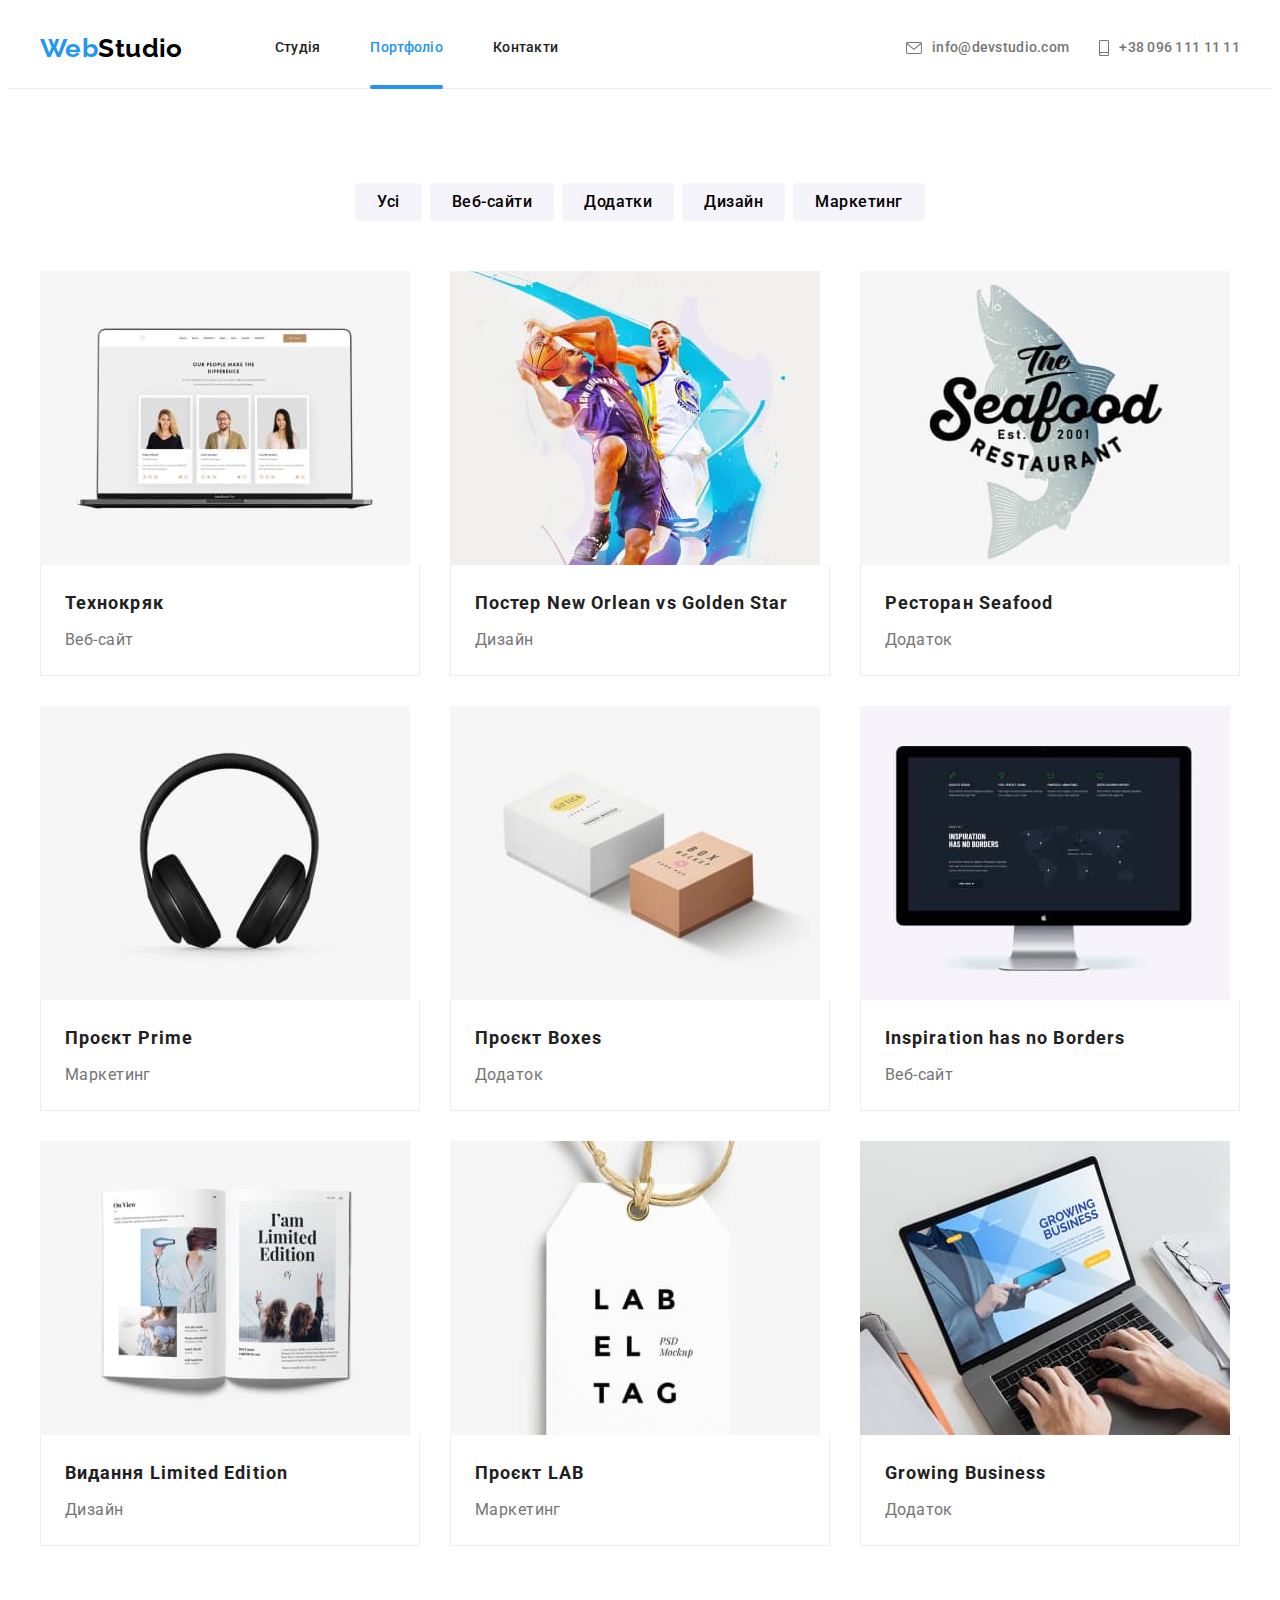
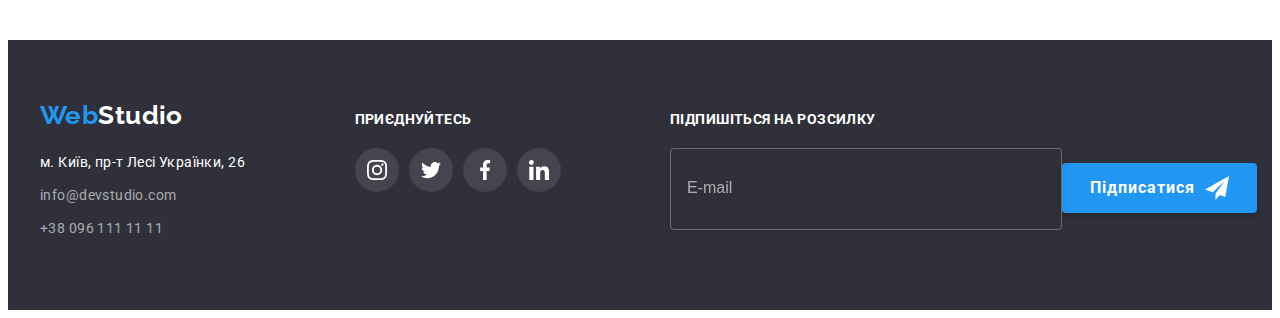
==== portfolio.html @ cccbb798 "add hw-8" ====
<!DOCTYPE html>
<html lang="uk">
  <head>
    <meta charset="UTF-8" />
    <meta http-equiv="X-UA-Compatible" content="IE=edge" />
    <meta name="viewport" content="width=device-width, initial-scale=1.0" />
    <title>WebStudio</title>
    <link
      rel="stylesheet"
      href="https://cdnjs.cloudflare.com/ajax/libs/modern-normalize/1.1.0/modern-normalize.min.css"
      integrity="sha512-wpPYUAdjBVSE4KJnH1VR1HeZfpl1ub8YT/NKx4PuQ5NmX2tKuGu6U/JRp5y+Y8XG2tV+wKQpNHVUX03MfMFn9Q=="
      crossorigin="anonymous"
      referrerpolicy="no-referrer"
    />
    <link rel="preconnect" href="https://fonts.googleapis.com" />
    <link rel="preconnect" href="https://fonts.gstatic.com" crossorigin />
    <link
      href="https://fonts.googleapis.com/css2?family=Raleway:wght@700&family=Roboto:wght@400;500;700;900&display=swap"
      rel="stylesheet"
    />
    <!-- <link rel="stylesheet" href="./css/styles.css" /> -->
    <link rel="stylesheet" href="./css/main.min.css" />
  </head>
  <body>
    <header class="header">
      <div class="container header__container">
        <nav class="nav-bar header__nav-bar">
          <a class="logo link header__logo" href="./index.html">Web<span class="logo__text text__color-black">Studio</span></a>
          <ul class="menu list header__menu">
            <li class="menu__item"><a class="menu__link link" href="./index.html">Студія</a></li>
            <li class="menu__item"><a class="menu__link link current" href="./portfolio.html">Портфоліо</a></li>
            <li class="menu__item"><a class="menu__link link" href="#">Контакти</a></li>
          </ul>
        </nav>
        <ul class="contacts-list list header__contacts-list">
          <li class="contacts-list__item">
            <a class="contacts-list__link link" href="mailto:info@devstudio.com">
              <svg class="contacts-list__mail" width="14" height="10">
                <use href="./images/icons.svg#icon-mail"></use></svg
              >info@devstudio.com</a
            >
          </li>
          <li class="contacts-list__item">
            <a class="contacts-list__link link" href="tel:+380961111111">
              <svg class="contacts-list__phone" width="10" height="14">
                <use href="./images/icons.svg#icon-smartphone"></use></svg
              >+38 096 111 11 11</a
            >
          </li>
        </ul>
        <button type="button" class="header__btn-open head__btn-svg" data-menu-open>
          <svg class="header__btn-icon" width="40" height="40">
            <use href="./images/icons.svg#icon-head-open"></use>
          </svg>
        </button>
      </div>
      <div class="mob-menu header__mob-menu is-hidden" data-menu>
        <div class="mob-menu__container">
          <div class="mob-menu__top">
            <button type="button" class="header__btn-close head__btn-svg" data-menu-close>
              <svg class="header__icon-close" width="40" height="40">
                <use href="./images/icons.svg#icon-head-close"></use>
              </svg>
            </button>
            <ul class="mob-menu__nav-list">
              <li class="mob-menu__nav-item">
                <a class="mob-menu__nav-link link mob-menu__accent-col" href="./index.html">Студія</a>
              </li>
              <li class="mob-menu__nav-item"><a class="mob-menu__nav-link link" href="./portfolio.html">Портфоліо</a></li>
              <li class="mob-menu__nav-item"><a class="mob-menu__nav-link link" href="#">Контакти</a></li>
            </ul>
          </div>
          <div class="mob-menu__bottom">
            <ul class="mob-menu__contc-list">
              <li class="mob-menu__contc-item">
                <a class="mob-menu__contc-link link mob-menu__accent-col" href="tel:+380961111111"> +38 096 111 11 11</a>
              </li>
              <li class="mob-menu__contc-item">
                <a class="mob-menu__contc-link link mob-menu__regular-col" href="mailto:info@devstudio.com">info@devstudio.com</a>
              </li>
            </ul>
            <ul class="mob-menu__soc-list">
              <li class="mob-menu__soc-item"><a class="mob-menu__soc-link link mob-menu__accent-col" href="">Instagram</a></li>
              <li class="mob-menu__soc-item"><a class="mob-menu__soc-link link mob-menu__accent-col" href="">Twitter</a></li>
              <li class="mob-menu__soc-item"><a class="mob-menu__soc-link link mob-menu__accent-col" href="">Facebook</a></li>
              <li class="mob-menu__soc-item"><a class="mob-menu__soc-link link mob-menu__accent-col" href="">LinkedIn</a></li>
            </ul>
          </div>
        </div>
      </div>
    </header>
    <main>
      <section class="portfolio">
        <div class="container">
          <h1 class="visually-hidden">Our portfolio</h1>
          <ul class="filters-list list">
            <li class="filters-item"><button class="button" type="button">Усі</button></li>
            <li class="filters-item"><button class="button" type="button">Веб-сайти</button></li>
            <li class="filters-item"><button class="button" type="button">Додатки</button></li>
            <li class="filters-item"><button class="button" type="button">Дизайн</button></li>
            <li class="filters-item"><button class="button" type="button">Маркетинг</button></li>
          </ul>
          <ul class="products-list list">
            <li class="products-item">
              <a href="" class="products-link link">
                <div class="products-wrap">
                  <img src="./images/portfolio-1.jpg" alt="дизайн вебсайту" width="370" />
                  <p class="products-text">
                    Ресурс пропонує комплексні пропозиції з різним рівнем функціоналу та сервісів. Все це дозволить відвідувачу
                    отримати вичерпні відомості про компанію чи приватну особу.
                  </p>
                </div>
                <div class="products-container">
                  <h2 class="title">Технокряк</h2>
                  <p class="subtitle">Веб-сайт</p>
                </div>
              </a>
            </li>
            <li class="products-item">
              <a href="" class="products-link link">
                <div class="products-wrap">
                  <img src="./images/portfolio-2.jpg" alt="постер з баскетбольними ігроками" width="370" />
                  <p class="products-text">
                    Ресурс пропонує комплексні пропозиції з різним рівнем функціоналу та сервісів. Все це дозволить відвідувачу
                    отримати вичерпні відомості про компанію чи приватну особу.
                  </p>
                </div>
                <div class="products-container">
                  <h2 class="title">Постер New Orlean vs Golden Star</h2>
                  <p class="subtitle">Дизайн</p>
                </div>
              </a>
            </li>
            <li class="products-item">
              <a href="" class="products-link link">
                <div class="products-wrap">
                  <img src="./images/portfolio-3.jpg" alt="логотип ресторану" width="370" />
                  <p class="products-text">
                    Ресурс пропонує комплексні пропозиції з різним рівнем функціоналу та сервісів. Все це дозволить відвідувачу
                    отримати вичерпні відомості про компанію чи приватну особу.
                  </p>
                </div>
                <div class="products-container">
                  <h2 class="title">Ресторан Seafood</h2>
                  <p class="subtitle">Додаток</p>
                </div>
              </a>
            </li>
            <li class="products-item">
              <a href="" class="products-link link">
                <div class="products-wrap">
                  <img src="./images/portfolio-4.jpg" alt="навушники" width="370" />
                  <p class="products-text">
                    Ресурс пропонує комплексні пропозиції з різним рівнем функціоналу та сервісів. Все це дозволить відвідувачу
                    отримати вичерпні відомості про компанію чи приватну особу.
                  </p>
                </div>
                <div class="products-container">
                  <h2 class="title">Проєкт Prime</h2>
                  <p class="subtitle">Маркетинг</p>
                </div>
              </a>
            </li>
            <li class="products-item">
              <a href="" class="products-link link">
                <div class="products-wrap">
                  <img src="./images/portfolio-5.jpg" alt="картонні коробочки" width="370" />
                  <p class="products-text">
                    Ресурс пропонує комплексні пропозиції з різним рівнем функціоналу та сервісів. Все це дозволить відвідувачу
                    отримати вичерпні відомості про компанію чи приватну особу.
                  </p>
                </div>
                <div class="products-container">
                  <h2 class="title">Проєкт Boxes</h2>
                  <p class="subtitle">Додаток</p>
                </div>
              </a>
            </li>
            <li class="products-item">
              <a href="" class="products-link link">
                <div class="products-wrap">
                  <img src="./images/portfolio-6.jpg" alt="монітор" width="370" />
                  <p class="products-text">
                    Ресурс пропонує комплексні пропозиції з різним рівнем функціоналу та сервісів. Все це дозволить відвідувачу
                    отримати вичерпні відомості про компанію чи приватну особу.
                  </p>
                </div>
                <div class="products-container">
                  <h2 class="title">Inspiration has no Borders</h2>
                  <p class="subtitle">Веб-сайт</p>
                </div>
              </a>
            </li>
            <li class="products-item">
              <a href="" class="products-link link">
                <div class="products-wrap">
                  <img src="./images/portfolio-7.jpg" alt="розкритий журнал" width="370" />
                  <p class="products-text">
                    Ресурс пропонує комплексні пропозиції з різним рівнем функціоналу та сервісів. Все це дозволить відвідувачу
                    отримати вичерпні відомості про компанію чи приватну особу.
                  </p>
                </div>
                <div class="products-container">
                  <h2 class="title">Видання Limited Edition</h2>
                  <p class="subtitle">Дизайн</p>
                </div>
              </a>
            </li>
            <li class="products-item">
              <a href="" class="products-link link">
                <div class="products-wrap">
                  <img src="./images/portfolio-8.jpg" alt="ярлик з підписом" width="370" />
                  <p class="products-text">
                    Ресурс пропонує комплексні пропозиції з різним рівнем функціоналу та сервісів. Все це дозволить відвідувачу
                    отримати вичерпні відомості про компанію чи приватну особу.
                  </p>
                </div>
                <div class="products-container">
                  <h2 class="title">Проєкт LAB</h2>
                  <p class="subtitle">Маркетинг</p>
                </div>
              </a>
            </li>
            <li class="products-item">
              <a href="" class="products-link link">
                <div class="products-wrap">
                  <img src="./images/portfolio-9.jpg" alt="робота за ноутбуком" width="370" />
                  <p class="products-text">
                    Ресурс пропонує комплексні пропозиції з різним рівнем функціоналу та сервісів. Все це дозволить відвідувачу
                    отримати вичерпні відомості про компанію чи приватну особу.
                  </p>
                </div>
                <div class="products-container">
                  <h2 class="title">Growing Business</h2>
                  <p class="subtitle">Додаток</p>
                </div>
              </a>
            </li>
          </ul>
        </div>
      </section>
    </main>
  </body>
  <footer class="footer">
    <div class="container footer__container">
      <div class="footer__contacts">
        <a class="logo link footer__logo" href="./index.html">Web<span class="logo__text text__color-white">Studio</span></a>
        <address class="adress">
          <ul class="adress__list list">
            <li class="adress__item">
              <a
                class="adress__link link"
                href="https://goo.gl/maps/RUhM5rVb1HWtPnERA"
                target="_blank"
                rel="noopener noreferrer nofollow"
              >
                м. Київ, пр-т Лесі Українки, 26</a
              >
            </li>
            <li class="adress__item item">
              <a class="adress__link link adress__link--opacity" href="mailto:info@devstudio.com">info@devstudio.com</a>
            </li>
            <li class="adress__item item">
              <a class="adress__link link adress__link--opacity" href="tel:+380961111111">+38 096 111 11 11</a>
            </li>
          </ul>
        </address>
      </div>
      <div class="footer__wrap">
        <h2 class="footer__title">приєднуйтесь</h2>
        <ul class="socials">
          <li class="socials__item">
            <a href="" class="socials__link socials__link--bottom link" target="_blank" rel="noopener noreferrer nofollow">
              <svg class="socials__icon socials__icon--bottom" width="20" height="20">
                <use href="./images/icons.svg#icon-instagram"></use>
              </svg>
            </a>
          </li>
          <li class="socials__item">
            <a href="" class="socials__link socials__link--bottom link" target="_blank" rel="noopener noreferrer nofollow">
              <svg class="socials__icon socials__icon--bottom" width="20" height="20">
                <use href="./images/icons.svg#icon-twitter"></use>
              </svg>
            </a>
          </li>
          <li class="socials__item">
            <a href="" class="socials__link socials__link--bottom link" target="_blank" rel="noopener noreferrer nofollow">
              <svg class="socials__icon socials__icon--bottom" width="20" height="20">
                <use href="./images/icons.svg#icon-facebook"></use>
              </svg>
            </a>
          </li>
          <li class="socials__item">
            <a href="" class="socials__link socials__link--bottom link" target="_blank" rel="noopener noreferrer nofollow">
              <svg class="socials__icon socials__icon--bottom" width="20" height="20">
                <use href="./images/icons.svg#icon-linkedin"></use>
              </svg>
            </a>
          </li>
        </ul>
      </div>
      <form class="footer-form" name="mailing">
        <p class="footer-form-txt">Підпишіться на розсилку</p>
        <div class="footer-form-field">
          <label class="footer-form-label">
            <input type="email" name="user-mail" class="footer-form-input" placeholder="E-mail" required />
          </label>
          <button class="btn footer-form__btn" type="submit">
            Підписатися
            <svg class="footer-form-icon" width="24" height="24">
              <use href="./images/icons.svg#icon-send"></use>
            </svg>
          </button>
        </div>
      </form>
    </div>
  </footer>
</html>
---- css/main.min.css ----
p,h1,h2,h3,h4,h5,h6{margin:0}ul,ol{margin:0;padding-left:0;list-style:none}button{display:block;cursor:pointer;border:none;border-radius:4px}address{font-style:normal}img{display:block;max-width:100%;height:auto}:root{--primary-txt-color: #212121;--primary-txt-color-opacity: #21212133;--secondary-txt-color: #757575;--white-color: #ffffff;--white-opacity-color: #ffffff99;--black-color: #000000;--blue-color: #2196f3;--black-bg-color: #2F303A;--light-bg-color: #F5F4FA;--btn-color-accent: #188ce8;--svg-border-color: #AFB1B8;--timing-function: cubic-bezier(0.4, 0, 0.2, 1);--overlay: #00000033}.visually-hidden{position:absolute;width:1px;height:1px;margin:-1px;padding:0;border:0;clip:rect(0 0 0 0);overflow:hidden}body{font-family:"Roboto",sans-serif;font-size:14px;line-height:1.71;letter-spacing:0.03em;color:var(--primary-txt-color);background-color:var(--white-color)}.link{text-decoration:none}.section{padding-top:60px;padding-bottom:60px}@media screen and (min-width: 1200px){.section{padding-top:94px;padding-bottom:94px}}.is-hidden{opacity:0;visibility:hidden;pointer-events:none}.container{width:100%;padding-right:15px;padding-left:15px;margin-left:auto;margin-right:auto}@media screen and (min-width: 480px){.container{width:480px}}@media screen and (min-width: 768px){.container{width:768px}}@media screen and (min-width: 1200px){.container{width:1200px}}.header{height:60px;width:100%;border-bottom:1px solid #ECECEC;background-color:var(--white-color)}@media screen and (min-width: 768px){.header{height:80px}}.header__container{display:-webkit-box;display:-ms-flexbox;display:flex;height:100%}@media screen and (max-width: 480px){.header__container{position:relative}}.header__nav-bar{display:-webkit-box;display:-ms-flexbox;display:flex;-webkit-box-align:center;-ms-flex-align:center;align-items:center}.header__menu{display:none;-webkit-box-align:center;-ms-flex-align:center;align-items:center}@media screen and (min-width: 768px){.header__menu{display:-webkit-box;display:-ms-flexbox;display:flex}}.menu__item:not(:last-child){margin-right:50px}.menu__link{display:block;padding:32px 0 32px 0;font-weight:500;line-height:1.14;letter-spacing:0.02em;color:var(--primary-txt-color);-webkit-transition:color 250ms var(--timing-function);transition:color 250ms var(--timing-function)}.menu__link:hover,.menu__link:focus{color:var(--blue-color)}.header__contacts-list{display:none}@media screen and (min-width: 768px){.header__contacts-list{display:-webkit-box;display:-ms-flexbox;display:flex;-webkit-box-orient:vertical;-webkit-box-direction:normal;-ms-flex-direction:column;flex-direction:column;-webkit-box-pack:center;-ms-flex-pack:center;justify-content:center;gap:10px;margin-left:auto}}@media screen and (min-width: 1200px){.header__contacts-list{-webkit-box-orient:horizontal;-webkit-box-direction:normal;-ms-flex-direction:row;flex-direction:row;-webkit-box-align:center;-ms-flex-align:center;align-items:center;gap:30px}}.contacts-list__link{display:-webkit-box;display:-ms-flexbox;display:flex;-webkit-box-align:center;-ms-flex-align:center;align-items:center;gap:8px;line-height:1.14;font-weight:500;letter-spacing:0.02em;color:var(--secondary-txt-color);-webkit-transition:color 250ms var(--timing-function);transition:color 250ms var(--timing-function)}@media screen and (min-width: 1200px){.contacts-list__link{gap:10px;padding:32px 0}}.contacts-list__link:hover,.contacts-list__link:focus{color:var(--blue-color)}.contacts-list__mail{width:16px;height:12px}.contacts-list__phone{width:10px;height:16px}.contacts-list__mail,.contacts-list__phone{fill:currentColor}.current{color:var(--blue-color);position:relative}.current::after{content:'';display:inline-block;position:absolute;bottom:-1px;right:0;width:100%;height:4px;background-color:var(--blue-color);border-radius:2px}.head__btn-svg{padding:0;background-color:transparent;border-color:transparent;position:absolute;top:10px;right:15px}@media screen and (min-width: 768px){.head__btn-svg{display:none}}.header__mob-menu{position:fixed;top:0;z-index:10;width:100vw;height:100vh;padding-top:48px;padding-bottom:48px;background-color:var(--white-color)}@media screen and (min-width: 768px){.header__mob-menu{display:none}}.mob-menu__container{display:-webkit-box;display:-ms-flexbox;display:flex;-webkit-box-orient:vertical;-webkit-box-direction:normal;-ms-flex-direction:column;flex-direction:column;-webkit-box-pack:justify;-ms-flex-pack:justify;justify-content:space-between;height:100%;padding-left:40px;padding-right:15px;overflow:auto}.mob-menu__nav-list{margin-bottom:30px}.mob-menu__nav-item:not(:last-child){margin-bottom:32px}.mob-menu__nav-link{font-weight:500;letter-spacing:0.02em;font-size:40px;line-height:1.18;color:var(--primary-txt-color)}.mob-menu__contc-list{margin-bottom:64px}.mob-menu__contc-item:not(:last-child){margin-bottom:32px}.mob-menu__soc-list{display:-webkit-box;display:-ms-flexbox;display:flex}.mob-menu__soc-item:not(:last-child){margin-right:10px;padding-right:10px;position:relative}.mob-menu__soc-item:not(:last-child)::after{content:'';display:block;position:absolute;top:0;right:0;width:1px;height:100%;background-color:var(--primary-txt-color-opacity)}.mob-menu__soc-link{font-weight:500;letter-spacing:0.02em;font-size:12px;line-height:1.22}@media screen and (min-width: 400px){.mob-menu__soc-link{font-size:16px}}.mob-menu__contc-item:first-child{font-weight:500;letter-spacing:0.02em;font-size:34px;line-height:1.76}.mob-menu__contc-item:last-child{font-weight:500;letter-spacing:0.02em;font-size:24px;line-height:1.67}.mob-menu__accent-col{color:var(--blue-color)}.mob-menu__regular-col{color:var(--secondary-txt-color)}.header__btn-close:hover .header__icon-close,.header__btn-close:focus .header__icon-close{fill:var(--blue-color)}.backdrop{position:fixed;top:0;width:100%;height:100%;background-color:var(--overlay);-webkit-transition:opacity 250ms var(--timing-function),visibility 250ms var(--timing-function);transition:opacity 250ms var(--timing-function),visibility 250ms var(--timing-function)}.modal{position:absolute;top:50%;left:50%;-webkit-transform:translate(-50%, -50%) scale(1) rotate(0);transform:translate(-50%, -50%) scale(1) rotate(0);min-width:320px;width:calc(100% - 30px);height:609px;padding:40px;background-color:var(--white-color);-webkit-transition:-webkit-transform 250ms var(--timing-function);transition:-webkit-transform 250ms var(--timing-function);transition:transform 250ms var(--timing-function);transition:transform 250ms var(--timing-function), -webkit-transform 250ms var(--timing-function);overflow:auto}@media screen and (min-width: 768px){.modal{width:450px}}@media screen and (min-width: 1200px){.modal{width:528px;height:581px}}.modal .backdrop.is-hidden .modal{-webkit-transform:translate(-50%, -50%) scale(0) rotate(-360deg);transform:translate(-50%, -50%) scale(0) rotate(-360deg)}.modal .btn-modal-close{display:-webkit-box;display:-ms-flexbox;display:flex;-webkit-box-align:center;-ms-flex-align:center;align-items:center;-webkit-box-pack:center;-ms-flex-pack:center;justify-content:center;position:absolute;top:8px;right:8px;width:30px;height:30px;background-color:transparent;color:var(--black-color);border:1px solid rgba(0,0,0,0.1);border-radius:50%;padding:0;-webkit-transition:color 250ms var(--timing-function);transition:color 250ms var(--timing-function)}.modal .icon-modal-close{fill:currentColor}.modal .btn-modal-close:hover{color:var(--btn-color-accent)}.modal-txt{font-size:20px;font-weight:700;line-height:1.5;text-align:center;margin-bottom:12px;color:var(--primary-txt-color)}@media screen and (min-width: 1200px){.modal-txt{line-height:1.15}}.modal-form-label{display:block;position:relative}.modal-form-label+.modal-form-label{margin-top:10px}.modal-form-label:focus-within>.modal-form-icon{fill:var(--blue-color)}.modal-form-label>span{font-size:12px;line-height:1.67;letter-spacing:0.01em;color:var(--secondary-txt-color);margin-bottom:4px}.modal-input{width:100%;border:1px solid rgba(33,33,33,0.2);border-radius:4px;outline:transparent;-webkit-transition:border-color 250ms var(--timing-function);transition:border-color 250ms var(--timing-function)}.modal-form-input{height:40px;padding-left:30px}.modal-form-comment{height:120px;padding:12px 16px;resize:none}.modal-input:focus{border-color:var(--blue-color)}.modal-form-icon{position:absolute;top:50%;left:12px;-webkit-transition:fill 250ms var(--timing-function);transition:fill 250ms var(--timing-function)}.modal-form-field{margin-top:20px;margin-bottom:30px}.modal-check-txt{display:-webkit-box;display:-ms-flexbox;display:flex;-webkit-box-align:center;-ms-flex-align:center;align-items:center}@media screen and (min-width: 1200px){.modal-check-txt{-webkit-box-pack:center;-ms-flex-pack:center;justify-content:center}}.modal-txt-privacy{font-size:12px;line-height:1.17;color:var(--secondary-txt-color)}@media screen and (min-width: 1200px){.modal-txt-privacy{font-size:14px;line-height:1.71}}.modal-link-privacy{color:var(--blue-color)}.modal-check-txt .modal-new-check{display:-webkit-box;display:-ms-flexbox;display:flex;-webkit-box-align:center;-ms-flex-align:center;align-items:center;-webkit-box-pack:center;-ms-flex-pack:center;justify-content:center;width:16px;height:15px;border:2px solid black;border-radius:2px;margin-right:8px;fill:transparent;-webkit-transition:background-color 250ms var(--timing-function),fill 250ms var(--timing-function);transition:background-color 250ms var(--timing-function),fill 250ms var(--timing-function)}.modal-form-check:checked+.modal-check-txt .modal-new-check{background-color:var(--blue-color);fill:var(--white-color);border:transparent}.modal-form-check:focus+.modal-check-txt .modal-new-check{border-color:var(--blue-color)}.logo{font-family:"Raleway",sans-serif;font-weight:700;font-size:24px;line-height:1.17;color:var(--blue-color)}@media screen and (min-width: 1200px){.logo{font-size:26px}}.header__logo{display:-webkit-box;display:-ms-flexbox;display:flex;-webkit-box-align:center;-ms-flex-align:center;align-items:center}@media screen and (min-width: 768px){.header__logo{margin-right:87px}}@media screen and (min-width: 1200px){.header__logo{margin-right:92px}}.text__color-black{color:var(--black-color)}.footer__logo{display:block;text-align:center;margin-bottom:20px}@media screen and (min-width: 1200px){.footer__logo{text-align:left}}.text__color-white{color:var(--white-color)}.order{min-height:400px;margin:0 auto;padding:118px 60px;background-color:#C4C4C4;background-image:-webkit-gradient(linear, left top, left bottom, from(rgba(47,48,58,0.4)), to(rgba(47,48,58,0.4))),url(../images/hero-bg-mob.jpg);background-image:linear-gradient(rgba(47,48,58,0.4), rgba(47,48,58,0.4)),url(../images/hero-bg-mob.jpg);background-repeat:no-repeat;background-size:cover;background-position:center}@media (min-device-pixel-ratio: 2), (-webkit-min-device-pixel-ratio: 2), (min-resolution: 192dpi), (min-resolution: 2dppx){.order{background-image:-webkit-gradient(linear, left top, left bottom, from(rgba(47,48,58,0.4)), to(rgba(47,48,58,0.4))),url(../images/hero-bg-mob-2x.jpg);background-image:linear-gradient(rgba(47,48,58,0.4), rgba(47,48,58,0.4)),url(../images/hero-bg-mob-2x.jpg)}}@media screen and (min-width: 768px){.order{background-image:-webkit-gradient(linear, left top, left bottom, from(rgba(47,48,58,0.4)), to(rgba(47,48,58,0.4))),url(../images/hero-bg-tab.jpg);background-image:linear-gradient(rgba(47,48,58,0.4), rgba(47,48,58,0.4)),url(../images/hero-bg-tab.jpg);padding:118px 0}}@media screen and (min-width: 768px) and (min-device-pixel-ratio: 2), screen and (min-width: 768px) and (-webkit-min-device-pixel-ratio: 2), screen and (min-width: 768px) and (min-resolution: 192dpi), screen and (min-width: 768px) and (min-resolution: 2dppx){.order{background-image:-webkit-gradient(linear, left top, left bottom, from(rgba(47,48,58,0.4)), to(rgba(47,48,58,0.4))),url(../images/hero-bg-tab-2x.jpg);background-image:linear-gradient(rgba(47,48,58,0.4), rgba(47,48,58,0.4)),url(../images/hero-bg-tab-2x.jpg)}}@media screen and (min-width: 1200px){.order{min-height:600px;max-width:1600px;padding:200px 0;background-image:-webkit-gradient(linear, left top, left bottom, from(rgba(47,48,58,0.4)), to(rgba(47,48,58,0.4))),url(../images/hero-bg.jpg);background-image:linear-gradient(rgba(47,48,58,0.4), rgba(47,48,58,0.4)),url(../images/hero-bg.jpg)}}@media screen and (min-width: 1200px) and (min-device-pixel-ratio: 2), screen and (min-width: 1200px) and (-webkit-min-device-pixel-ratio: 2), screen and (min-width: 1200px) and (min-resolution: 192dpi), screen and (min-width: 1200px) and (min-resolution: 2dppx){.order{background-image:-webkit-gradient(linear, left top, left bottom, from(rgba(47,48,58,0.4)), to(rgba(47,48,58,0.4))),url(../images/hero-bg-2x.jpg);background-image:linear-gradient(rgba(47,48,58,0.4), rgba(47,48,58,0.4)),url(../images/hero-bg-2x.jpg)}}.order__title{margin-left:auto;margin-right:auto;max-width:360px;margin-bottom:30px;font-weight:900;font-size:26px;line-height:1.62;text-align:center;letter-spacing:0.06em;text-transform:uppercase;color:var(--white-color)}@media screen and (min-width: 1200px){.order__title{max-width:696px;font-size:44px;line-height:1.36}}.btn{font-family:"Roboto",sans-serif;font-style:normal;font-weight:700;font-size:16px;line-height:1.87;text-align:center;letter-spacing:0.06em;color:var(--white-color);background-color:var(--blue-color);border-color:transparent;outline:transparent;-webkit-box-shadow:0px 4px 4px rgba(0,0,0,0.15);box-shadow:0px 4px 4px rgba(0,0,0,0.15);-webkit-transition:background-color 250ms var(--timing-function);transition:background-color 250ms var(--timing-function)}.btn:hover,.btn:focus{background-color:var(--btn-color-accent)}.order__btn{padding:10px 24px;margin-left:auto;margin-right:auto}@media screen and (min-width: 1200px){.order__btn{padding:10px 32px}}.footer-form__btn{display:-webkit-box;display:-ms-flexbox;display:flex;-webkit-box-align:center;-ms-flex-align:center;align-items:center;margin-left:auto;margin-right:auto;padding:10px 28px 10px 31px;width:200px;height:50px}@media screen and (min-width: 1200px){.footer-form__btn{padding:10px 28px;margin-left:0;margin-right:0}}.btn__modal-form{padding:10px 52px;margin-left:auto;margin-right:auto}.socials{display:-webkit-box;display:-ms-flexbox;display:flex;-webkit-box-pack:center;-ms-flex-pack:center;justify-content:center;gap:10px}.socials__item{width:44px;height:44px}.socials__link{display:-webkit-box;display:-ms-flexbox;display:flex;-webkit-box-pack:center;-ms-flex-pack:center;justify-content:center;-webkit-box-align:center;-ms-flex-align:center;align-items:center;width:100%;height:100%;border-radius:50%;color:var(--svg-border-color);-webkit-transition:background-color 250ms var(--timing-function),color 250ms var(--timing-function);transition:background-color 250ms var(--timing-function),color 250ms var(--timing-function)}.socials__link:hover,.socials__link:focus{background-color:var(--blue-color);color:var(--white-color)}.socials__icon--top{fill:currentColor}.socials__icon--bottom{fill:currentColor}.intro__icon-list{display:-webkit-box;display:-ms-flexbox;display:flex;-webkit-box-orient:vertical;-webkit-box-direction:normal;-ms-flex-direction:column;flex-direction:column;-webkit-box-align:center;-ms-flex-align:center;align-items:center;-ms-flex-wrap:wrap;flex-wrap:wrap;gap:30px}@media screen and (min-width: 768px){.intro__icon-list{-webkit-box-orient:horizontal;-webkit-box-direction:normal;-ms-flex-direction:row;flex-direction:row;-webkit-box-align:stretch;-ms-flex-align:stretch;align-items:stretch}}.icon-list__title{margin-bottom:10px;font-size:inherit;font-weight:700;line-height:1.17;text-transform:uppercase;text-align:center}@media screen and (min-width: 768px){.icon-list__title{text-align:start}}@media screen and (min-width: 768px){.icon-list__item{-ms-flex-preferred-size:calc((100% - 30) / 2);flex-basis:calc((100% - 30) / 2)}}@media screen and (min-width: 1200px){.icon-list__item{-ms-flex-preferred-size:calc((100% - 90) / 4);flex-basis:calc((100% - 90) / 4)}}.icon-list__subtitle{color:var(--secondary-txt-color)}@media screen and (min-width: 768px){.icon-list__subtitle{max-width:354px}}@media screen and (min-width: 1200px){.icon-list__subtitle{max-width:270px}}.svg-antenna::before{content:" ";display:block;width:100%;height:120px;margin-bottom:30px;background-color:var(--light-bg-color);background-repeat:no-repeat;background-size:70px 70px;background-position:center;background-image:url(../images/antenna.svg)}@media screen and (min-width: 768px){.svg-antenna::before{width:354px}}@media screen and (min-width: 1200px){.svg-antenna::before{max-width:270px}}.svg-clock::before{content:" ";display:block;width:100%;height:120px;margin-bottom:30px;background-color:var(--light-bg-color);background-repeat:no-repeat;background-size:70px 70px;background-position:center;background-image:url(../images/clock.svg)}@media screen and (min-width: 768px){.svg-clock::before{width:354px}}@media screen and (min-width: 1200px){.svg-clock::before{max-width:270px}}.svg-diagram::before{content:" ";display:block;width:100%;height:120px;margin-bottom:30px;background-color:var(--light-bg-color);background-repeat:no-repeat;background-size:70px 70px;background-position:center;background-image:url(../images/diagram.svg)}@media screen and (min-width: 768px){.svg-diagram::before{width:354px}}@media screen and (min-width: 1200px){.svg-diagram::before{max-width:270px}}.svg-astronaut::before{content:" ";display:block;width:100%;height:120px;margin-bottom:30px;background-color:var(--light-bg-color);background-repeat:no-repeat;background-size:70px 70px;background-position:center;background-image:url(../images/astronaut.svg)}@media screen and (min-width: 768px){.svg-astronaut::before{width:354px}}@media screen and (min-width: 1200px){.svg-astronaut::before{max-width:270px}}.about{display:none;padding-top:0}@media screen and (min-width: 1200px){.about{display:block}}.about__title{margin-bottom:50px;font-size:36px;line-height:1.66;text-align:center}.work-list{display:-webkit-box;display:-ms-flexbox;display:flex}.work-list__item{position:relative}.work-list__item:not(:last-child){margin-right:30px}.work-list__overlay{position:absolute;bottom:0;right:0;display:-webkit-box;display:-ms-flexbox;display:flex;-webkit-box-pack:center;-ms-flex-pack:center;justify-content:center;-webkit-box-align:center;-ms-flex-align:center;align-items:center;width:100%;height:70px;font-weight:700;line-height:1.172;text-transform:uppercase;color:var(--white-color);background-color:rgba(47,48,58,0.8)}.team{background-color:var(--light-bg-color)}.team__title{margin-bottom:30px;font-size:28px;text-align:center}@media screen and (min-width: 1200px){.team__title{font-size:36px;line-height:1.72;margin-bottom:50px}}.people-list{display:-webkit-box;display:-ms-flexbox;display:flex;-webkit-box-orient:vertical;-webkit-box-direction:normal;-ms-flex-direction:column;flex-direction:column;-webkit-box-align:center;-ms-flex-align:center;align-items:center;-ms-flex-wrap:wrap;flex-wrap:wrap;gap:30px}@media screen and (min-width: 768px){.people-list{-webkit-box-orient:horizontal;-webkit-box-direction:normal;-ms-flex-direction:row;flex-direction:row}}.people-list__item{background-color:var(--white-color);border-radius:0px 0px 4px 4px;-webkit-box-shadow:0 4px 4px rgba(0,0,0,0.25);box-shadow:0 4px 4px rgba(0,0,0,0.25)}@media screen and (min-width: 768px){.people-list__item{-ms-flex-preferred-size:calc((100% - 30px) / 2);flex-basis:calc((100% - 30px) / 2)}}@media screen and (min-width: 1200px){.people-list__item{-ms-flex-preferred-size:calc((100% - 90px) / 4);flex-basis:calc((100% - 90px) / 4)}}.people-list__container{padding-top:30px;padding-bottom:24px}@media screen and (min-width: 1200px){.people-list__container{padding-bottom:30px}}.people-list__title{margin-bottom:10px;font-weight:500;font-size:16px;text-align:center}.people-list__subtitle{font-size:16px;text-align:center;color:var(--secondary-txt-color);margin-bottom:16px}.clients__title{margin-bottom:30px;font-size:28px;line-height:1.18;text-align:center}@media screen and (min-width: 768px){.clients__title{line-height:1.17}}@media screen and (min-width: 1200px){.clients__title{font-size:36px;margin-bottom:50px}}.clients__card-list{display:-webkit-box;display:-ms-flexbox;display:flex;-ms-flex-wrap:wrap;flex-wrap:wrap;gap:30px}.card-list__item{-ms-flex-preferred-size:calc((100% - 30px) / 2);flex-basis:calc((100% - 30px) / 2);height:92px}@media screen and (min-width: 768px){.card-list__item{-ms-flex-preferred-size:calc((100% - 60px) / 3);flex-basis:calc((100% - 60px) / 3)}}@media screen and (min-width: 1200px){.card-list__item{-ms-flex-preferred-size:calc((100% - 150px) / 6);flex-basis:calc((100% - 150px) / 6)}}.card-list__link{display:-webkit-box;display:-ms-flexbox;display:flex;-webkit-box-pack:center;-ms-flex-pack:center;justify-content:center;-webkit-box-align:center;-ms-flex-align:center;align-items:center;width:100%;height:100%;border:1px solid var(--svg-border-color);border-radius:4px;color:var(--svg-border-color);-webkit-transition:border-color 250ms var(--timing-function),color 250ms var(--timing-function);transition:border-color 250ms var(--timing-function),color 250ms var(--timing-function)}.card-list__link:hover,.card-list__link:focus{border-color:var(--blue-color);color:var(--blue-color)}.card-list__icon{fill:currentColor}.footer{padding-top:60px;padding-bottom:60px;background-color:var(--black-bg-color)}.footer__container{display:-webkit-box;display:-ms-flexbox;display:flex;-webkit-box-orient:vertical;-webkit-box-direction:normal;-ms-flex-direction:column;flex-direction:column;-webkit-box-align:center;-ms-flex-align:center;align-items:center}@media screen and (min-width: 768px){.footer__container{-webkit-box-orient:horizontal;-webkit-box-direction:normal;-ms-flex-direction:row;flex-direction:row;-ms-flex-wrap:wrap;flex-wrap:wrap;-ms-flex-pack:distribute;justify-content:space-around;-webkit-box-align:baseline;-ms-flex-align:baseline;align-items:baseline}}@media screen and (min-width: 1200px){.footer__container{-webkit-box-pack:justify;-ms-flex-pack:justify;justify-content:space-between}}.footer__contacts{margin-bottom:60px}@media screen and (min-width: 1200px){.footer__contacts{margin-bottom:0}}.footer__wrap{margin-bottom:60px}@media screen and (min-width: 1200px){.footer__wrap{margin-bottom:0}}.footer__title{margin-bottom:20px;font-size:14px;line-height:1.17;text-align:center;text-transform:uppercase;color:var(--white-color)}@media screen and (min-width: 1200px){.footer__title{text-align:start;line-height:1.14}}.adress__list{display:-webkit-box;display:-ms-flexbox;display:flex;-webkit-box-orient:vertical;-webkit-box-direction:normal;-ms-flex-direction:column;flex-direction:column;-webkit-box-align:center;-ms-flex-align:center;align-items:center}@media screen and (min-width: 1200px){.adress__list{-webkit-box-align:start;-ms-flex-align:start;align-items:flex-start}}.adress__item:not(:last-child){margin-bottom:8px}@media screen and (min-width: 1200px){.adress__item:not(:last-child){margin-bottom:9px}}.adress__link{line-height:1.7;color:var(--white-color);-webkit-transition:color 250ms var(--timing-function);transition:color 250ms var(--timing-function)}.adress__link:hover,.adress__link:focus{color:var(--blue-color)}.adress__link--opacity{color:var(--white-opacity-color)}.socials__link--bottom{background-color:rgba(255,255,255,0.1);color:var(--white-color)}.socials__link--bottom:hover,.socials__link--bottom:focus{background-color:#2196F3}.filters-list{display:-webkit-box;display:-ms-flexbox;display:flex;-webkit-box-pack:center;-ms-flex-pack:center;justify-content:center;margin-bottom:50px}.filters-item+.filters-item{margin-left:8px}.button{padding:6px 22px;font-family:"Roboto",sans-serif;font-weight:500;font-size:16px;line-height:1.625;text-align:center;letter-spacing:0.03em;background-color:var(--light-bg-color);border:none;border-color:transparent;border-radius:4px;-webkit-transition:color 250ms var(--timing-function),background-color 250ms var(--timing-function),-webkit-box-shadow 250ms var(--timing-function);transition:color 250ms var(--timing-function),background-color 250ms var(--timing-function),-webkit-box-shadow 250ms var(--timing-function);transition:color 250ms var(--timing-function),background-color 250ms var(--timing-function),box-shadow 250ms var(--timing-function);transition:color 250ms var(--timing-function),background-color 250ms var(--timing-function),box-shadow 250ms var(--timing-function),-webkit-box-shadow 250ms var(--timing-function)}.button:hover,.button:focus{color:var(--white-color);background-color:var(--blue-color);-webkit-box-shadow:0px 3px 1px rgba(0,0,0,0.1),0px 1px 2px rgba(0,0,0,0.08),0px 2px 2px rgba(0,0,0,0.12);box-shadow:0px 3px 1px rgba(0,0,0,0.1),0px 1px 2px rgba(0,0,0,0.08),0px 2px 2px rgba(0,0,0,0.12)}.products-item{background-color:var(--white-color)}.products-link .title{font-size:18px;line-height:2;letter-spacing:0.06em;color:var(--primary-txt-color)}.products-link .subtitle{font-size:16px;line-height:1.88;color:var(--secondary-txt-color)}.portfolio{padding-top:94px;padding-bottom:94px}.products-list{display:-webkit-box;display:-ms-flexbox;display:flex;-ms-flex-wrap:wrap;flex-wrap:wrap;gap:30px}.products-item{-ms-flex-preferred-size:calc((100% - 60px) / 3);flex-basis:calc((100% - 60px) / 3)}.products-container{padding:20px 24px;border:1px solid #EEEEEE;border-top:none}.products-container .title{margin-bottom:4px}.products-link{display:block;-webkit-transition:-webkit-box-shadow 250ms var(--timing-function);transition:-webkit-box-shadow 250ms var(--timing-function);transition:box-shadow 250ms var(--timing-function);transition:box-shadow 250ms var(--timing-function), -webkit-box-shadow 250ms var(--timing-function)}.products-link:hover,.products-link:focus{-webkit-box-shadow:0px 1px 1px rgba(0,0,0,0.12),0px 4px 4px rgba(0,0,0,0.06),1px 4px 6px rgba(0,0,0,0.16);box-shadow:0px 1px 1px rgba(0,0,0,0.12),0px 4px 4px rgba(0,0,0,0.06),1px 4px 6px rgba(0,0,0,0.16)}.products-wrap{position:relative;overflow:hidden}.products-text{position:absolute;top:0;left:0;width:100%;height:100%;-webkit-transform:translateY(100%);transform:translateY(100%);-webkit-transition:-webkit-transform 250ms var(--timing-function);transition:-webkit-transform 250ms var(--timing-function);transition:transform 250ms var(--timing-function);transition:transform 250ms var(--timing-function), -webkit-transform 250ms var(--timing-function);font-size:18px;line-height:1.55;color:var(--white-color);background-color:rgba(33,150,243,0.9);padding:63px 24px}.products-link:hover .products-text,.products-link:focus .products-text{-webkit-transform:translateY(0);transform:translateY(0)}.footer-form{width:100%}@media screen and (min-width: 768px){.footer-form{width:450px}}@media screen and (min-width: 1200px){.footer-form{width:570px}}.footer-form-txt{font-weight:700;line-height:1.14;text-transform:uppercase;color:var(--white-color);margin-bottom:20px;text-align:center}@media screen and (min-width: 1200px){.footer-form-txt{text-align:left;line-height:1.17}}.footer-form-field{display:-webkit-box;display:-ms-flexbox;display:flex;-webkit-box-orient:vertical;-webkit-box-direction:normal;-ms-flex-direction:column;flex-direction:column}@media screen and (min-width: 1200px){.footer-form-field{-webkit-box-orient:horizontal;-webkit-box-direction:normal;-ms-flex-direction:row;flex-direction:row;-webkit-box-align:baseline;-ms-flex-align:baseline;align-items:baseline;-webkit-box-pack:justify;-ms-flex-pack:justify;justify-content:space-between}}.footer-form-input{width:100%;height:50px;background-color:transparent;color:var(--white-color);border:1px solid rgba(255,255,255,0.3);-webkit-filter:drop-shadow(0px 4px 4px rgba(0,0,0,0.15));filter:drop-shadow(0px 4px 4px rgba(0,0,0,0.15));border-radius:4px;padding:15px 16px;margin-bottom:20px;outline:transparent}@media screen and (min-width: 1200px){.footer-form-input{width:358px}}.footer-form-input::-webkit-input-placeholder{font-size:16px;line-height:1.25;color:var(--white-opacity-color)}.footer-form-input:-ms-input-placeholder{font-size:16px;line-height:1.25;color:var(--white-opacity-color)}.footer-form-input::-ms-input-placeholder{font-size:16px;line-height:1.25;color:var(--white-opacity-color)}.footer-form-input::placeholder{font-size:16px;line-height:1.25;color:var(--white-opacity-color)}.footer-form-icon{fill:currentColor;margin-left:10px}.footer-form-input:focus{border-color:var(--white-color)}.form-btn:hover,.form-btn:focus{background-color:var(--btn-color-accent)}
/*# sourceMappingURL=main.min.css.map */
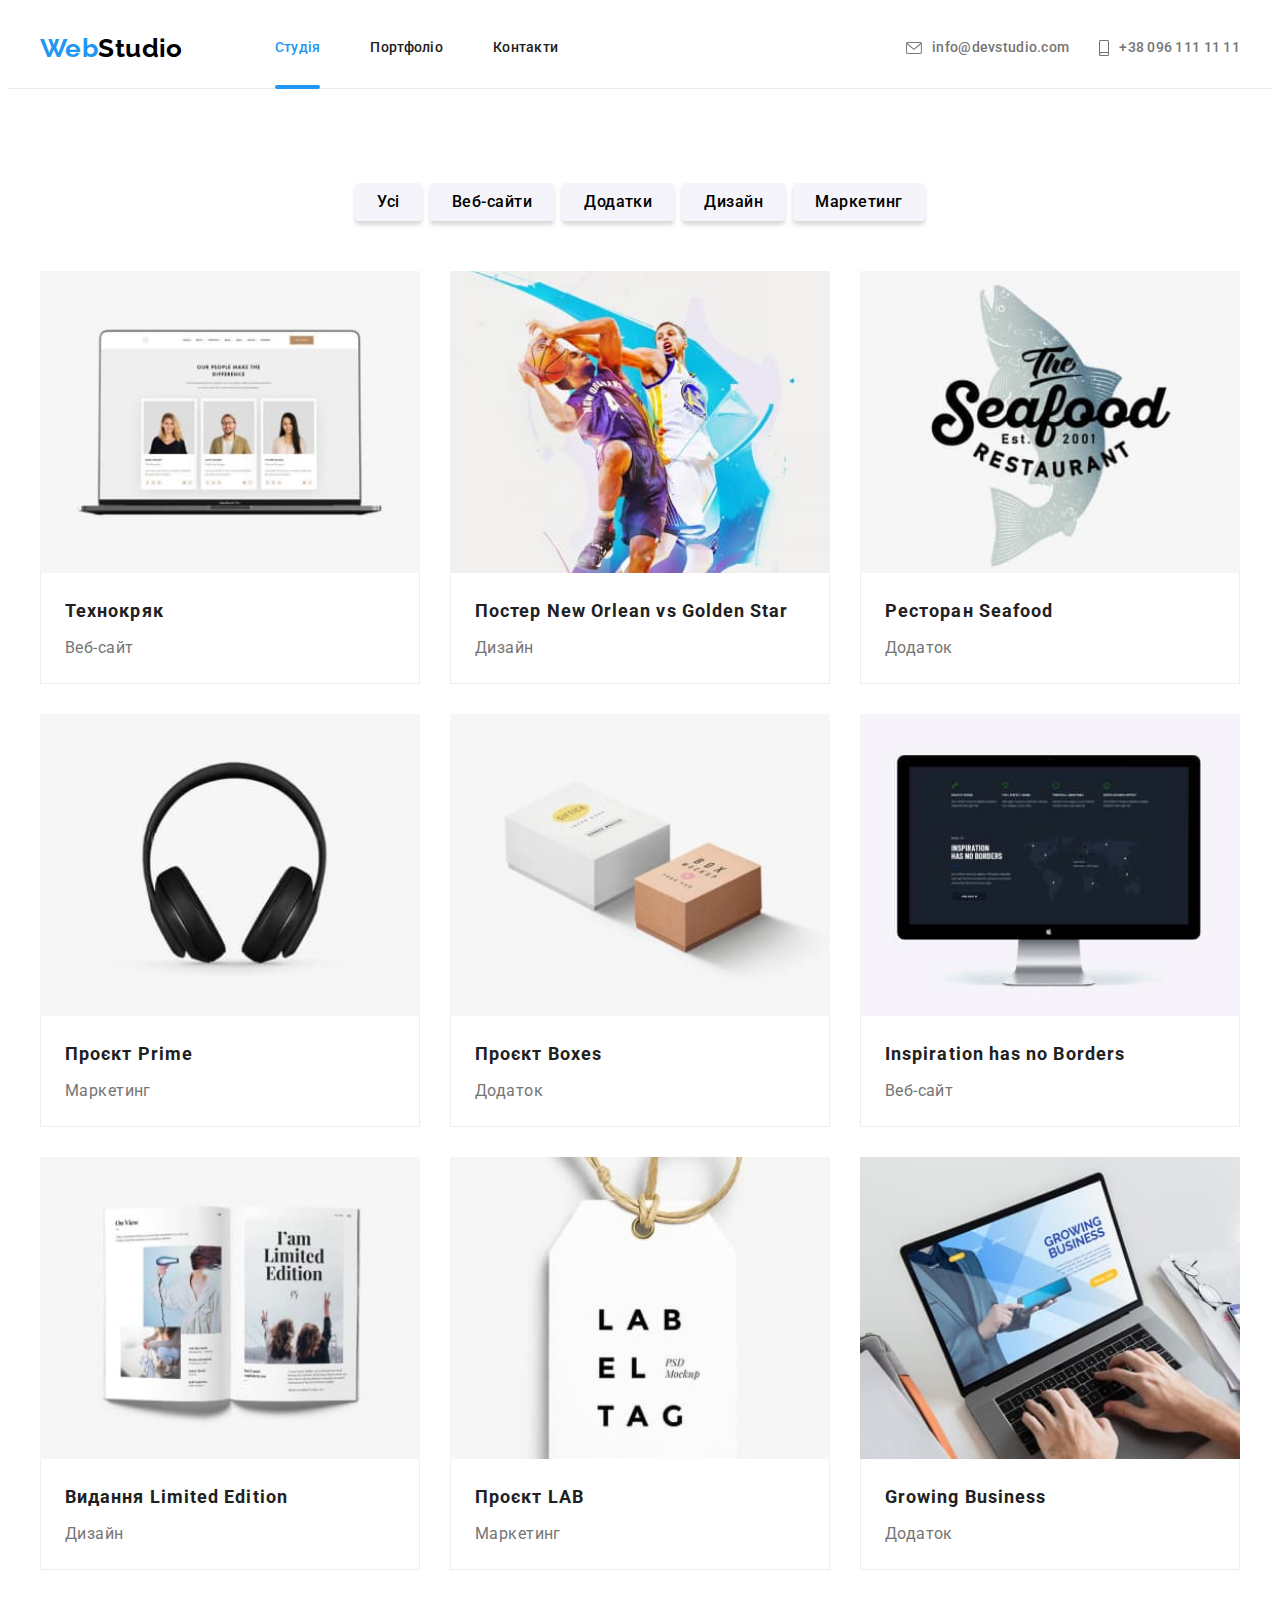
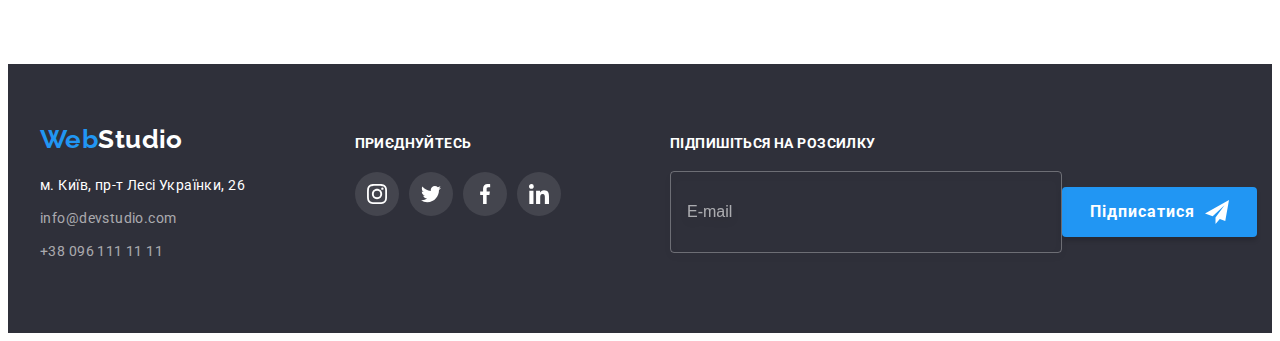
==== commit 2f26ad41: "add portfolio" ====
--- a/portfolio.html
+++ b/portfolio.html
@@ -25,10 +25,17 @@
     <header class="header">
       <div class="container header__container">
         <nav class="nav-bar header__nav-bar">
-          <a class="logo link header__logo" href="./index.html">Web<span class="logo__text text__color-black">Studio</span></a>
+          <div class="nav-bar__wrap">
+            <a class="logo link header__logo" href="./index.html">Web<span class="logo__text text__color-black">Studio</span></a>
+            <button type="button" class="header__btn-open head__btn-svg" data-menu-open>
+              <svg class="header__btn-icon" width="40" height="40">
+                <use href="./images/icons.svg#icon-head-open"></use>
+              </svg>
+            </button>
+          </div>
           <ul class="menu list header__menu">
-            <li class="menu__item"><a class="menu__link link" href="./index.html">Студія</a></li>
-            <li class="menu__item"><a class="menu__link link current" href="./portfolio.html">Портфоліо</a></li>
+            <li class="menu__item"><a class="menu__link link current" href="./index.html">Студія</a></li>
+            <li class="menu__item"><a class="menu__link link" href="./portfolio.html">Портфоліо</a></li>
             <li class="menu__item"><a class="menu__link link" href="#">Контакти</a></li>
           </ul>
         </nav>
@@ -48,11 +55,6 @@
             >
           </li>
         </ul>
-        <button type="button" class="header__btn-open head__btn-svg" data-menu-open>
-          <svg class="header__btn-icon" width="40" height="40">
-            <use href="./images/icons.svg#icon-head-open"></use>
-          </svg>
-        </button>
       </div>
       <div class="mob-menu header__mob-menu is-hidden" data-menu>
         <div class="mob-menu__container">
@@ -64,7 +66,7 @@
             </button>
             <ul class="mob-menu__nav-list">
               <li class="mob-menu__nav-item">
-                <a class="mob-menu__nav-link link mob-menu__accent-col" href="./index.html">Студія</a>
+                <a class="mob-menu__nav-link link" href="./index.html">Студія</a>
               </li>
               <li class="mob-menu__nav-item"><a class="mob-menu__nav-link link" href="./portfolio.html">Портфоліо</a></li>
               <li class="mob-menu__nav-item"><a class="mob-menu__nav-link link" href="#">Контакти</a></li>
@@ -90,149 +92,285 @@
       </div>
     </header>
     <main>
-      <section class="portfolio">
+      <section class="portfolio section">
         <div class="container">
           <h1 class="visually-hidden">Our portfolio</h1>
           <ul class="filters-list list">
-            <li class="filters-item"><button class="button" type="button">Усі</button></li>
-            <li class="filters-item"><button class="button" type="button">Веб-сайти</button></li>
-            <li class="filters-item"><button class="button" type="button">Додатки</button></li>
-            <li class="filters-item"><button class="button" type="button">Дизайн</button></li>
-            <li class="filters-item"><button class="button" type="button">Маркетинг</button></li>
+            <li class="filters-list__item"><button class="btn filter-list__btn" type="button">Усі</button></li>
+            <li class="filters-list__item"><button class="btn filter-list__btn" type="button">Веб-сайти</button></li>
+            <li class="filters-list__item"><button class="btn filter-list__btn" type="button">Додатки</button></li>
+            <li class="filters-list__item"><button class="btn filter-list__btn" type="button">Дизайн</button></li>
+            <li class="filters-list__item"><button class="btn filter-list__btn" type="button">Маркетинг</button></li>
           </ul>
           <ul class="products-list list">
-            <li class="products-item">
-              <a href="" class="products-link link">
-                <div class="products-wrap">
-                  <img src="./images/portfolio-1.jpg" alt="дизайн вебсайту" width="370" />
-                  <p class="products-text">
-                    Ресурс пропонує комплексні пропозиції з різним рівнем функціоналу та сервісів. Все це дозволить відвідувачу
-                    отримати вичерпні відомості про компанію чи приватну особу.
-                  </p>
-                </div>
-                <div class="products-container">
-                  <h2 class="title">Технокряк</h2>
-                  <p class="subtitle">Веб-сайт</p>
-                </div>
-              </a>
-            </li>
-            <li class="products-item">
-              <a href="" class="products-link link">
-                <div class="products-wrap">
-                  <img src="./images/portfolio-2.jpg" alt="постер з баскетбольними ігроками" width="370" />
-                  <p class="products-text">
-                    Ресурс пропонує комплексні пропозиції з різним рівнем функціоналу та сервісів. Все це дозволить відвідувачу
-                    отримати вичерпні відомості про компанію чи приватну особу.
-                  </p>
-                </div>
-                <div class="products-container">
-                  <h2 class="title">Постер New Orlean vs Golden Star</h2>
-                  <p class="subtitle">Дизайн</p>
-                </div>
-              </a>
-            </li>
-            <li class="products-item">
-              <a href="" class="products-link link">
-                <div class="products-wrap">
-                  <img src="./images/portfolio-3.jpg" alt="логотип ресторану" width="370" />
-                  <p class="products-text">
-                    Ресурс пропонує комплексні пропозиції з різним рівнем функціоналу та сервісів. Все це дозволить відвідувачу
-                    отримати вичерпні відомості про компанію чи приватну особу.
-                  </p>
-                </div>
-                <div class="products-container">
-                  <h2 class="title">Ресторан Seafood</h2>
-                  <p class="subtitle">Додаток</p>
-                </div>
-              </a>
-            </li>
-            <li class="products-item">
-              <a href="" class="products-link link">
-                <div class="products-wrap">
-                  <img src="./images/portfolio-4.jpg" alt="навушники" width="370" />
-                  <p class="products-text">
-                    Ресурс пропонує комплексні пропозиції з різним рівнем функціоналу та сервісів. Все це дозволить відвідувачу
-                    отримати вичерпні відомості про компанію чи приватну особу.
-                  </p>
-                </div>
-                <div class="products-container">
-                  <h2 class="title">Проєкт Prime</h2>
-                  <p class="subtitle">Маркетинг</p>
-                </div>
-              </a>
-            </li>
-            <li class="products-item">
-              <a href="" class="products-link link">
-                <div class="products-wrap">
-                  <img src="./images/portfolio-5.jpg" alt="картонні коробочки" width="370" />
-                  <p class="products-text">
-                    Ресурс пропонує комплексні пропозиції з різним рівнем функціоналу та сервісів. Все це дозволить відвідувачу
-                    отримати вичерпні відомості про компанію чи приватну особу.
-                  </p>
-                </div>
-                <div class="products-container">
-                  <h2 class="title">Проєкт Boxes</h2>
-                  <p class="subtitle">Додаток</p>
-                </div>
-              </a>
-            </li>
-            <li class="products-item">
-              <a href="" class="products-link link">
-                <div class="products-wrap">
-                  <img src="./images/portfolio-6.jpg" alt="монітор" width="370" />
-                  <p class="products-text">
-                    Ресурс пропонує комплексні пропозиції з різним рівнем функціоналу та сервісів. Все це дозволить відвідувачу
-                    отримати вичерпні відомості про компанію чи приватну особу.
-                  </p>
-                </div>
-                <div class="products-container">
-                  <h2 class="title">Inspiration has no Borders</h2>
-                  <p class="subtitle">Веб-сайт</p>
-                </div>
-              </a>
-            </li>
-            <li class="products-item">
-              <a href="" class="products-link link">
-                <div class="products-wrap">
-                  <img src="./images/portfolio-7.jpg" alt="розкритий журнал" width="370" />
-                  <p class="products-text">
-                    Ресурс пропонує комплексні пропозиції з різним рівнем функціоналу та сервісів. Все це дозволить відвідувачу
-                    отримати вичерпні відомості про компанію чи приватну особу.
-                  </p>
-                </div>
-                <div class="products-container">
-                  <h2 class="title">Видання Limited Edition</h2>
-                  <p class="subtitle">Дизайн</p>
-                </div>
-              </a>
-            </li>
-            <li class="products-item">
-              <a href="" class="products-link link">
-                <div class="products-wrap">
-                  <img src="./images/portfolio-8.jpg" alt="ярлик з підписом" width="370" />
-                  <p class="products-text">
-                    Ресурс пропонує комплексні пропозиції з різним рівнем функціоналу та сервісів. Все це дозволить відвідувачу
-                    отримати вичерпні відомості про компанію чи приватну особу.
-                  </p>
-                </div>
-                <div class="products-container">
-                  <h2 class="title">Проєкт LAB</h2>
-                  <p class="subtitle">Маркетинг</p>
-                </div>
-              </a>
-            </li>
-            <li class="products-item">
-              <a href="" class="products-link link">
-                <div class="products-wrap">
-                  <img src="./images/portfolio-9.jpg" alt="робота за ноутбуком" width="370" />
-                  <p class="products-text">
-                    Ресурс пропонує комплексні пропозиції з різним рівнем функціоналу та сервісів. Все це дозволить відвідувачу
-                    отримати вичерпні відомості про компанію чи приватну особу.
-                  </p>
-                </div>
-                <div class="products-container">
-                  <h2 class="title">Growing Business</h2>
-                  <p class="subtitle">Додаток</p>
+            <li class="products-list__item">
+              <a href="" class="products-list__link link">
+                <div class="products__wrap">
+                  <picture>
+                    <source
+                      srcset="./images/portfolio/portfolio-1-desk.jpg 1x, ./images/portfolio/portfolio-1-desk-2x.jpg 2x"
+                      media="(min-width: 1200px)"
+                    />
+                    <source
+                      srcset="./images/portfolio/portfolio-1-tab.jpg 1x, ./images/portfolio/portfolio-1-tab-2x.jpg 2x"
+                      media="(min-width: 768px)"
+                    />
+                    <source
+                      srcset="./images/portfolio/portfolio-1-mob.jpg 1x, ./images/portfolio/portfolio-1-mob-2x.jpg 2x"
+                      media="(max-width: 767px)"
+                    />
+                    <img src="./images/portfolio/portfolio-1-desk.jpg" alt="дизайн вебсайту" width="450" height="294" />
+                  </picture>
+                  <p class="products__text">
+                    Ресурс пропонує комплексні пропозиції з різним рівнем функціоналу та сервісів. Все це дозволить відвідувачу
+                    отримати вичерпні відомості про компанію чи приватну особу.
+                  </p>
+                </div>
+                <div class="products-list__container">
+                  <h2 class="products-list__title">Технокряк</h2>
+                  <p class="products-list__subtitle">Веб-сайт</p>
+                </div>
+              </a>
+            </li>
+            <li class="products-list__item">
+              <a href="" class="products-list__link link">
+                <div class="products__wrap">
+                  <picture>
+                    <source
+                      srcset="./images/portfolio/portfolio-2-desk.jpg 1x, ./images/portfolio/portfolio-2-desk-2x.jpg 2x"
+                      media="(min-width: 1200px)"
+                    />
+                    <source
+                      srcset="./images/portfolio/portfolio-2-tab.jpg 1x, ./images/portfolio/portfolio-2-tab-2x.jpg 2x"
+                      media="(min-width: 768px)"
+                    />
+                    <source
+                      srcset="./images/portfolio/portfolio-2-mob.jpg 1x, ./images/portfolio/portfolio-2-mob-2x.jpg 2x"
+                      media="(max-width: 767px)"
+                    />
+                    <img
+                      src="./images/portfolio/portfolio-2-desk.jpg"
+                      alt="постер з баскетбольними ігроками"
+                      width="450"
+                      height="294"
+                    />
+                  </picture>
+                  <p class="products__text">
+                    Ресурс пропонує комплексні пропозиції з різним рівнем функціоналу та сервісів. Все це дозволить відвідувачу
+                    отримати вичерпні відомості про компанію чи приватну особу.
+                  </p>
+                </div>
+                <div class="products-list__container">
+                  <h2 class="products-list__title">Постер New Orlean vs Golden Star</h2>
+                  <p class="products-list__subtitle">Дизайн</p>
+                </div>
+              </a>
+            </li>
+            <li class="products-list__item">
+              <a href="" class="products-list__link link">
+                <div class="products__wrap">
+                  <picture>
+                    <source
+                      srcset="./images/portfolio/portfolio-3-desk.jpg 1x, ./images/portfolio/portfolio-3-desk-2x.jpg 2x"
+                      media="(min-width: 1200px)"
+                    />
+                    <source
+                      srcset="./images/portfolio/portfolio-3-tab.jpg 1x, ./images/portfolio/portfolio-3-tab-2x.jpg 2x"
+                      media="(min-width: 768px)"
+                    />
+                    <source
+                      srcset="./images/portfolio/portfolio-3-mob.jpg 1x, ./images/portfolio/portfolio-3-mob-2x.jpg 2x"
+                      media="(max-width: 767px)"
+                    />
+                    <img
+                      src="./images/portfolio/portfolio-3-desk.jpg"
+                      alt="постер з логотипом ресторану"
+                      width="450"
+                      height="294"
+                    />
+                  </picture>
+                  <p class="products__text">
+                    Ресурс пропонує комплексні пропозиції з різним рівнем функціоналу та сервісів. Все це дозволить відвідувачу
+                    отримати вичерпні відомості про компанію чи приватну особу.
+                  </p>
+                </div>
+                <div class="products-list__container">
+                  <h2 class="products-list__title">Ресторан Seafood</h2>
+                  <p class="products-list__subtitle">Додаток</p>
+                </div>
+              </a>
+            </li>
+            <li class="products-list__item">
+              <a href="" class="products-list__link link">
+                <div class="products__wrap">
+                  <picture>
+                    <source
+                      srcset="./images/portfolio/portfolio-4-desk.jpg 1x, ./images/portfolio/portfolio-4-desk-2x.jpg 2x"
+                      media="(min-width: 1200px)"
+                    />
+                    <source
+                      srcset="./images/portfolio/portfolio-4-tab.jpg 1x, ./images/portfolio/portfolio-4-tab-2x.jpg 2x"
+                      media="(min-width: 768px)"
+                    />
+                    <source
+                      srcset="./images/portfolio/portfolio-4-mob.jpg 1x, ./images/portfolio/portfolio-4-mob-2x.jpg 2x"
+                      media="(max-width: 767px)"
+                    />
+                    <img src="./images/portfolio/portfolio-4-desk.jpg" alt="постер з навушниками" width="450" height="294" />
+                  </picture>
+                  <p class="products__text">
+                    Ресурс пропонує комплексні пропозиції з різним рівнем функціоналу та сервісів. Все це дозволить відвідувачу
+                    отримати вичерпні відомості про компанію чи приватну особу.
+                  </p>
+                </div>
+                <div class="products-list__container">
+                  <h2 class="products-list__title">Проєкт Prime</h2>
+                  <p class="products-list__subtitle">Маркетинг</p>
+                </div>
+              </a>
+            </li>
+            <li class="products-list__item">
+              <a href="" class="products-list__link link">
+                <div class="products__wrap">
+                  <picture>
+                    <source
+                      srcset="./images/portfolio/portfolio-5-desk.jpg 1x, ./images/portfolio/portfolio-5-desk-2x.jpg 2x"
+                      media="(min-width: 1200px)"
+                    />
+                    <source
+                      srcset="./images/portfolio/portfolio-5-tab.jpg 1x, ./images/portfolio/portfolio-5-tab-2x.jpg 2x"
+                      media="(min-width: 768px)"
+                    />
+                    <source
+                      srcset="./images/portfolio/portfolio-5-mob.jpg 1x, ./images/portfolio/portfolio-5-mob-2x.jpg 2x"
+                      media="(max-width: 767px)"
+                    />
+                    <img src="./images/portfolio/portfolio-5-desk.jpg" alt="картонні коробочки" width="450" height="294" />
+                  </picture>
+                  <p class="products__text">
+                    Ресурс пропонує комплексні пропозиції з різним рівнем функціоналу та сервісів. Все це дозволить відвідувачу
+                    отримати вичерпні відомості про компанію чи приватну особу.
+                  </p>
+                </div>
+                <div class="products-list__container">
+                  <h2 class="products-list__title">Проєкт Boxes</h2>
+                  <p class="products-list__subtitle">Додаток</p>
+                </div>
+              </a>
+            </li>
+            <li class="products-list__item">
+              <a href="" class="products-list__link link">
+                <div class="products__wrap">
+                  <picture>
+                    <source
+                      srcset="./images/portfolio/portfolio-6-desk.jpg 1x, ./images/portfolio/portfolio-6-desk-2x.jpg 2x"
+                      media="(min-width: 1200px)"
+                    />
+                    <source
+                      srcset="./images/portfolio/portfolio-6-tab.jpg 1x, ./images/portfolio/portfolio-6-tab-2x.jpg 2x"
+                      media="(min-width: 768px)"
+                    />
+                    <source
+                      srcset="./images/portfolio/portfolio-6-mob.jpg 1x, ./images/portfolio/portfolio-6-mob-2x.jpg 2x"
+                      media="(max-width: 767px)"
+                    />
+                    <img src="./images/portfolio/portfolio-6-desk.jpg" alt="монітор" width="450" height="294" />
+                  </picture>
+                  <p class="products__text">
+                    Ресурс пропонує комплексні пропозиції з різним рівнем функціоналу та сервісів. Все це дозволить відвідувачу
+                    отримати вичерпні відомості про компанію чи приватну особу.
+                  </p>
+                </div>
+                <div class="products-list__container">
+                  <h2 class="products-list__title">Inspiration has no Borders</h2>
+                  <p class="products-list__subtitle">Веб-сайт</p>
+                </div>
+              </a>
+            </li>
+            <li class="products-list__item">
+              <a href="" class="products-list__link link">
+                <div class="products__wrap">
+                  <picture>
+                    <source
+                      srcset="./images/portfolio/portfolio-7-desk.jpg 1x, ./images/portfolio/portfolio-7-desk-2x.jpg 2x"
+                      media="(min-width: 1200px)"
+                    />
+                    <source
+                      srcset="./images/portfolio/portfolio-7-tab.jpg 1x, ./images/portfolio/portfolio-7-tab-2x.jpg 2x"
+                      media="(min-width: 768px)"
+                    />
+                    <source
+                      srcset="./images/portfolio/portfolio-7-mob.jpg 1x, ./images/portfolio/portfolio-7-mob-2x.jpg 2x"
+                      media="(max-width: 767px)"
+                    />
+                    <img src="./images/portfolio/portfolio-7-desk.jpg" alt="розкритий журнал" width="450" height="294" />
+                  </picture>
+                  <p class="products__text">
+                    Ресурс пропонує комплексні пропозиції з різним рівнем функціоналу та сервісів. Все це дозволить відвідувачу
+                    отримати вичерпні відомості про компанію чи приватну особу.
+                  </p>
+                </div>
+                <div class="products-list__container">
+                  <h2 class="products-list__title">Видання Limited Edition</h2>
+                  <p class="products-list__subtitle">Дизайн</p>
+                </div>
+              </a>
+            </li>
+            <li class="products-list__item">
+              <a href="" class="products-list__link link">
+                <div class="products__wrap">
+                  <picture>
+                    <source
+                      srcset="./images/portfolio/portfolio-8-desk.jpg 1x, ./images/portfolio/portfolio-8-desk-2x.jpg 2x"
+                      media="(min-width: 1200px)"
+                    />
+                    <source
+                      srcset="./images/portfolio/portfolio-8-tab.jpg 1x, ./images/portfolio/portfolio-8-tab-2x.jpg 2x"
+                      media="(min-width: 768px)"
+                    />
+                    <source
+                      srcset="./images/portfolio/portfolio-8-mob.jpg 1x, ./images/portfolio/portfolio-8-mob-2x.jpg 2x"
+                      media="(max-width: 767px)"
+                    />
+                    <img src="./images/portfolio/portfolio-8-desk.jpg" alt="ярлик з підписом" width="450" height="294" />
+                  </picture>
+                  <p class="products__text">
+                    Ресурс пропонує комплексні пропозиції з різним рівнем функціоналу та сервісів. Все це дозволить відвідувачу
+                    отримати вичерпні відомості про компанію чи приватну особу.
+                  </p>
+                </div>
+                <div class="products-list__container">
+                  <h2 class="products-list__title">Проєкт LAB</h2>
+                  <p class="products-list__subtitle">Маркетинг</p>
+                </div>
+              </a>
+            </li>
+            <li class="products-list__item">
+              <a href="" class="products-list__link link">
+                <div class="products__wrap">
+                  <picture>
+                    <source
+                      srcset="./images/portfolio/portfolio-9-desk.jpg 1x, ./images/portfolio/portfolio-9-desk-2x.jpg 2x"
+                      media="(min-width: 1200px)"
+                    />
+                    <source
+                      srcset="./images/portfolio/portfolio-9-tab.jpg 1x, ./images/portfolio/portfolio-9-tab-2x.jpg 2x"
+                      media="(min-width: 768px)"
+                    />
+                    <source
+                      srcset="./images/portfolio/portfolio-9-mob.jpg 1x, ./images/portfolio/portfolio-9-mob-2x.jpg 2x"
+                      media="(max-width: 767px)"
+                    />
+                    <img src="./images/portfolio/portfolio-9-desk.jpg" alt="робота за ноутбуком" width="450" height="294" />
+                  </picture>
+                  <p class="products__text">
+                    Ресурс пропонує комплексні пропозиції з різним рівнем функціоналу та сервісів. Все це дозволить відвідувачу
+                    отримати вичерпні відомості про компанію чи приватну особу.
+                  </p>
+                </div>
+                <div class="products-list__container">
+                  <h2 class="products-list__title">Growing Business</h2>
+                  <p class="products-list__subtitle">Додаток</p>
                 </div>
               </a>
             </li>
@@ -240,79 +378,80 @@
         </div>
       </section>
     </main>
+    <footer class="footer">
+      <div class="container footer__container">
+        <div class="footer__contacts">
+          <a class="logo link footer__logo" href="./index.html">Web<span class="logo__text text__color-white">Studio</span></a>
+          <address class="adress">
+            <ul class="adress__list list">
+              <li class="adress__item">
+                <a
+                  class="adress__link link"
+                  href="https://goo.gl/maps/RUhM5rVb1HWtPnERA"
+                  target="_blank"
+                  rel="noopener noreferrer nofollow"
+                >
+                  м. Київ, пр-т Лесі Українки, 26</a
+                >
+              </li>
+              <li class="adress__item item">
+                <a class="adress__link link adress__link--opacity" href="mailto:info@devstudio.com">info@devstudio.com</a>
+              </li>
+              <li class="adress__item item">
+                <a class="adress__link link adress__link--opacity" href="tel:+380961111111">+38 096 111 11 11</a>
+              </li>
+            </ul>
+          </address>
+        </div>
+        <div class="footer__wrap">
+          <h2 class="footer__title">приєднуйтесь</h2>
+          <ul class="socials">
+            <li class="socials__item">
+              <a href="" class="socials__link socials__link--bottom link" target="_blank" rel="noopener noreferrer nofollow">
+                <svg class="socials__icon socials__icon--bottom" width="20" height="20">
+                  <use href="./images/icons.svg#icon-instagram"></use>
+                </svg>
+              </a>
+            </li>
+            <li class="socials__item">
+              <a href="" class="socials__link socials__link--bottom link" target="_blank" rel="noopener noreferrer nofollow">
+                <svg class="socials__icon socials__icon--bottom" width="20" height="20">
+                  <use href="./images/icons.svg#icon-twitter"></use>
+                </svg>
+              </a>
+            </li>
+            <li class="socials__item">
+              <a href="" class="socials__link socials__link--bottom link" target="_blank" rel="noopener noreferrer nofollow">
+                <svg class="socials__icon socials__icon--bottom" width="20" height="20">
+                  <use href="./images/icons.svg#icon-facebook"></use>
+                </svg>
+              </a>
+            </li>
+            <li class="socials__item">
+              <a href="" class="socials__link socials__link--bottom link" target="_blank" rel="noopener noreferrer nofollow">
+                <svg class="socials__icon socials__icon--bottom" width="20" height="20">
+                  <use href="./images/icons.svg#icon-linkedin"></use>
+                </svg>
+              </a>
+            </li>
+          </ul>
+        </div>
+        <form class="footer-form" name="mailing">
+          <p class="footer-form-txt">Підпишіться на розсилку</p>
+          <div class="footer-form-field">
+            <label class="footer-form-label">
+              <input type="email" name="user-mail" class="footer-form-input" placeholder="E-mail" required />
+            </label>
+            <button class="btn footer-form__btn" type="submit">
+              Підписатися
+              <svg class="footer-form-icon" width="24" height="24">
+                <use href="./images/icons.svg#icon-send"></use>
+              </svg>
+            </button>
+          </div>
+        </form>
+      </div>
+    </footer>
+    <script src="./js/menu.js"></script>
   </body>
-  <footer class="footer">
-    <div class="container footer__container">
-      <div class="footer__contacts">
-        <a class="logo link footer__logo" href="./index.html">Web<span class="logo__text text__color-white">Studio</span></a>
-        <address class="adress">
-          <ul class="adress__list list">
-            <li class="adress__item">
-              <a
-                class="adress__link link"
-                href="https://goo.gl/maps/RUhM5rVb1HWtPnERA"
-                target="_blank"
-                rel="noopener noreferrer nofollow"
-              >
-                м. Київ, пр-т Лесі Українки, 26</a
-              >
-            </li>
-            <li class="adress__item item">
-              <a class="adress__link link adress__link--opacity" href="mailto:info@devstudio.com">info@devstudio.com</a>
-            </li>
-            <li class="adress__item item">
-              <a class="adress__link link adress__link--opacity" href="tel:+380961111111">+38 096 111 11 11</a>
-            </li>
-          </ul>
-        </address>
-      </div>
-      <div class="footer__wrap">
-        <h2 class="footer__title">приєднуйтесь</h2>
-        <ul class="socials">
-          <li class="socials__item">
-            <a href="" class="socials__link socials__link--bottom link" target="_blank" rel="noopener noreferrer nofollow">
-              <svg class="socials__icon socials__icon--bottom" width="20" height="20">
-                <use href="./images/icons.svg#icon-instagram"></use>
-              </svg>
-            </a>
-          </li>
-          <li class="socials__item">
-            <a href="" class="socials__link socials__link--bottom link" target="_blank" rel="noopener noreferrer nofollow">
-              <svg class="socials__icon socials__icon--bottom" width="20" height="20">
-                <use href="./images/icons.svg#icon-twitter"></use>
-              </svg>
-            </a>
-          </li>
-          <li class="socials__item">
-            <a href="" class="socials__link socials__link--bottom link" target="_blank" rel="noopener noreferrer nofollow">
-              <svg class="socials__icon socials__icon--bottom" width="20" height="20">
-                <use href="./images/icons.svg#icon-facebook"></use>
-              </svg>
-            </a>
-          </li>
-          <li class="socials__item">
-            <a href="" class="socials__link socials__link--bottom link" target="_blank" rel="noopener noreferrer nofollow">
-              <svg class="socials__icon socials__icon--bottom" width="20" height="20">
-                <use href="./images/icons.svg#icon-linkedin"></use>
-              </svg>
-            </a>
-          </li>
-        </ul>
-      </div>
-      <form class="footer-form" name="mailing">
-        <p class="footer-form-txt">Підпишіться на розсилку</p>
-        <div class="footer-form-field">
-          <label class="footer-form-label">
-            <input type="email" name="user-mail" class="footer-form-input" placeholder="E-mail" required />
-          </label>
-          <button class="btn footer-form__btn" type="submit">
-            Підписатися
-            <svg class="footer-form-icon" width="24" height="24">
-              <use href="./images/icons.svg#icon-send"></use>
-            </svg>
-          </button>
-        </div>
-      </form>
-    </div>
-  </footer>
 </html>
--- a/css/main.min.css
+++ b/css/main.min.css
@@ -1,2 +1,2 @@
-p,h1,h2,h3,h4,h5,h6{margin:0}ul,ol{margin:0;padding-left:0;list-style:none}button{display:block;cursor:pointer;border:none;border-radius:4px}address{font-style:normal}img{display:block;max-width:100%;height:auto}:root{--primary-txt-color: #212121;--primary-txt-color-opacity: #21212133;--secondary-txt-color: #757575;--white-color: #ffffff;--white-opacity-color: #ffffff99;--black-color: #000000;--blue-color: #2196f3;--black-bg-color: #2F303A;--light-bg-color: #F5F4FA;--btn-color-accent: #188ce8;--svg-border-color: #AFB1B8;--timing-function: cubic-bezier(0.4, 0, 0.2, 1);--overlay: #00000033}.visually-hidden{position:absolute;width:1px;height:1px;margin:-1px;padding:0;border:0;clip:rect(0 0 0 0);overflow:hidden}body{font-family:"Roboto",sans-serif;font-size:14px;line-height:1.71;letter-spacing:0.03em;color:var(--primary-txt-color);background-color:var(--white-color)}.link{text-decoration:none}.section{padding-top:60px;padding-bottom:60px}@media screen and (min-width: 1200px){.section{padding-top:94px;padding-bottom:94px}}.is-hidden{opacity:0;visibility:hidden;pointer-events:none}.container{width:100%;padding-right:15px;padding-left:15px;margin-left:auto;margin-right:auto}@media screen and (min-width: 480px){.container{width:480px}}@media screen and (min-width: 768px){.container{width:768px}}@media screen and (min-width: 1200px){.container{width:1200px}}.header{height:60px;width:100%;border-bottom:1px solid #ECECEC;background-color:var(--white-color)}@media screen and (min-width: 768px){.header{height:80px}}.header__container{display:-webkit-box;display:-ms-flexbox;display:flex;height:100%}@media screen and (max-width: 480px){.header__container{position:relative}}.header__nav-bar{display:-webkit-box;display:-ms-flexbox;display:flex;-webkit-box-align:center;-ms-flex-align:center;align-items:center}.header__menu{display:none;-webkit-box-align:center;-ms-flex-align:center;align-items:center}@media screen and (min-width: 768px){.header__menu{display:-webkit-box;display:-ms-flexbox;display:flex}}.menu__item:not(:last-child){margin-right:50px}.menu__link{display:block;padding:32px 0 32px 0;font-weight:500;line-height:1.14;letter-spacing:0.02em;color:var(--primary-txt-color);-webkit-transition:color 250ms var(--timing-function);transition:color 250ms var(--timing-function)}.menu__link:hover,.menu__link:focus{color:var(--blue-color)}.header__contacts-list{display:none}@media screen and (min-width: 768px){.header__contacts-list{display:-webkit-box;display:-ms-flexbox;display:flex;-webkit-box-orient:vertical;-webkit-box-direction:normal;-ms-flex-direction:column;flex-direction:column;-webkit-box-pack:center;-ms-flex-pack:center;justify-content:center;gap:10px;margin-left:auto}}@media screen and (min-width: 1200px){.header__contacts-list{-webkit-box-orient:horizontal;-webkit-box-direction:normal;-ms-flex-direction:row;flex-direction:row;-webkit-box-align:center;-ms-flex-align:center;align-items:center;gap:30px}}.contacts-list__link{display:-webkit-box;display:-ms-flexbox;display:flex;-webkit-box-align:center;-ms-flex-align:center;align-items:center;gap:8px;line-height:1.14;font-weight:500;letter-spacing:0.02em;color:var(--secondary-txt-color);-webkit-transition:color 250ms var(--timing-function);transition:color 250ms var(--timing-function)}@media screen and (min-width: 1200px){.contacts-list__link{gap:10px;padding:32px 0}}.contacts-list__link:hover,.contacts-list__link:focus{color:var(--blue-color)}.contacts-list__mail{width:16px;height:12px}.contacts-list__phone{width:10px;height:16px}.contacts-list__mail,.contacts-list__phone{fill:currentColor}.current{color:var(--blue-color);position:relative}.current::after{content:'';display:inline-block;position:absolute;bottom:-1px;right:0;width:100%;height:4px;background-color:var(--blue-color);border-radius:2px}.head__btn-svg{padding:0;background-color:transparent;border-color:transparent;position:absolute;top:10px;right:15px}@media screen and (min-width: 768px){.head__btn-svg{display:none}}.header__mob-menu{position:fixed;top:0;z-index:10;width:100vw;height:100vh;padding-top:48px;padding-bottom:48px;background-color:var(--white-color)}@media screen and (min-width: 768px){.header__mob-menu{display:none}}.mob-menu__container{display:-webkit-box;display:-ms-flexbox;display:flex;-webkit-box-orient:vertical;-webkit-box-direction:normal;-ms-flex-direction:column;flex-direction:column;-webkit-box-pack:justify;-ms-flex-pack:justify;justify-content:space-between;height:100%;padding-left:40px;padding-right:15px;overflow:auto}.mob-menu__nav-list{margin-bottom:30px}.mob-menu__nav-item:not(:last-child){margin-bottom:32px}.mob-menu__nav-link{font-weight:500;letter-spacing:0.02em;font-size:40px;line-height:1.18;color:var(--primary-txt-color)}.mob-menu__contc-list{margin-bottom:64px}.mob-menu__contc-item:not(:last-child){margin-bottom:32px}.mob-menu__soc-list{display:-webkit-box;display:-ms-flexbox;display:flex}.mob-menu__soc-item:not(:last-child){margin-right:10px;padding-right:10px;position:relative}.mob-menu__soc-item:not(:last-child)::after{content:'';display:block;position:absolute;top:0;right:0;width:1px;height:100%;background-color:var(--primary-txt-color-opacity)}.mob-menu__soc-link{font-weight:500;letter-spacing:0.02em;font-size:12px;line-height:1.22}@media screen and (min-width: 400px){.mob-menu__soc-link{font-size:16px}}.mob-menu__contc-item:first-child{font-weight:500;letter-spacing:0.02em;font-size:34px;line-height:1.76}.mob-menu__contc-item:last-child{font-weight:500;letter-spacing:0.02em;font-size:24px;line-height:1.67}.mob-menu__accent-col{color:var(--blue-color)}.mob-menu__regular-col{color:var(--secondary-txt-color)}.header__btn-close:hover .header__icon-close,.header__btn-close:focus .header__icon-close{fill:var(--blue-color)}.backdrop{position:fixed;top:0;width:100%;height:100%;background-color:var(--overlay);-webkit-transition:opacity 250ms var(--timing-function),visibility 250ms var(--timing-function);transition:opacity 250ms var(--timing-function),visibility 250ms var(--timing-function)}.modal{position:absolute;top:50%;left:50%;-webkit-transform:translate(-50%, -50%) scale(1) rotate(0);transform:translate(-50%, -50%) scale(1) rotate(0);min-width:320px;width:calc(100% - 30px);height:609px;padding:40px;background-color:var(--white-color);-webkit-transition:-webkit-transform 250ms var(--timing-function);transition:-webkit-transform 250ms var(--timing-function);transition:transform 250ms var(--timing-function);transition:transform 250ms var(--timing-function), -webkit-transform 250ms var(--timing-function);overflow:auto}@media screen and (min-width: 768px){.modal{width:450px}}@media screen and (min-width: 1200px){.modal{width:528px;height:581px}}.modal .backdrop.is-hidden .modal{-webkit-transform:translate(-50%, -50%) scale(0) rotate(-360deg);transform:translate(-50%, -50%) scale(0) rotate(-360deg)}.modal .btn-modal-close{display:-webkit-box;display:-ms-flexbox;display:flex;-webkit-box-align:center;-ms-flex-align:center;align-items:center;-webkit-box-pack:center;-ms-flex-pack:center;justify-content:center;position:absolute;top:8px;right:8px;width:30px;height:30px;background-color:transparent;color:var(--black-color);border:1px solid rgba(0,0,0,0.1);border-radius:50%;padding:0;-webkit-transition:color 250ms var(--timing-function);transition:color 250ms var(--timing-function)}.modal .icon-modal-close{fill:currentColor}.modal .btn-modal-close:hover{color:var(--btn-color-accent)}.modal-txt{font-size:20px;font-weight:700;line-height:1.5;text-align:center;margin-bottom:12px;color:var(--primary-txt-color)}@media screen and (min-width: 1200px){.modal-txt{line-height:1.15}}.modal-form-label{display:block;position:relative}.modal-form-label+.modal-form-label{margin-top:10px}.modal-form-label:focus-within>.modal-form-icon{fill:var(--blue-color)}.modal-form-label>span{font-size:12px;line-height:1.67;letter-spacing:0.01em;color:var(--secondary-txt-color);margin-bottom:4px}.modal-input{width:100%;border:1px solid rgba(33,33,33,0.2);border-radius:4px;outline:transparent;-webkit-transition:border-color 250ms var(--timing-function);transition:border-color 250ms var(--timing-function)}.modal-form-input{height:40px;padding-left:30px}.modal-form-comment{height:120px;padding:12px 16px;resize:none}.modal-input:focus{border-color:var(--blue-color)}.modal-form-icon{position:absolute;top:50%;left:12px;-webkit-transition:fill 250ms var(--timing-function);transition:fill 250ms var(--timing-function)}.modal-form-field{margin-top:20px;margin-bottom:30px}.modal-check-txt{display:-webkit-box;display:-ms-flexbox;display:flex;-webkit-box-align:center;-ms-flex-align:center;align-items:center}@media screen and (min-width: 1200px){.modal-check-txt{-webkit-box-pack:center;-ms-flex-pack:center;justify-content:center}}.modal-txt-privacy{font-size:12px;line-height:1.17;color:var(--secondary-txt-color)}@media screen and (min-width: 1200px){.modal-txt-privacy{font-size:14px;line-height:1.71}}.modal-link-privacy{color:var(--blue-color)}.modal-check-txt .modal-new-check{display:-webkit-box;display:-ms-flexbox;display:flex;-webkit-box-align:center;-ms-flex-align:center;align-items:center;-webkit-box-pack:center;-ms-flex-pack:center;justify-content:center;width:16px;height:15px;border:2px solid black;border-radius:2px;margin-right:8px;fill:transparent;-webkit-transition:background-color 250ms var(--timing-function),fill 250ms var(--timing-function);transition:background-color 250ms var(--timing-function),fill 250ms var(--timing-function)}.modal-form-check:checked+.modal-check-txt .modal-new-check{background-color:var(--blue-color);fill:var(--white-color);border:transparent}.modal-form-check:focus+.modal-check-txt .modal-new-check{border-color:var(--blue-color)}.logo{font-family:"Raleway",sans-serif;font-weight:700;font-size:24px;line-height:1.17;color:var(--blue-color)}@media screen and (min-width: 1200px){.logo{font-size:26px}}.header__logo{display:-webkit-box;display:-ms-flexbox;display:flex;-webkit-box-align:center;-ms-flex-align:center;align-items:center}@media screen and (min-width: 768px){.header__logo{margin-right:87px}}@media screen and (min-width: 1200px){.header__logo{margin-right:92px}}.text__color-black{color:var(--black-color)}.footer__logo{display:block;text-align:center;margin-bottom:20px}@media screen and (min-width: 1200px){.footer__logo{text-align:left}}.text__color-white{color:var(--white-color)}.order{min-height:400px;margin:0 auto;padding:118px 60px;background-color:#C4C4C4;background-image:-webkit-gradient(linear, left top, left bottom, from(rgba(47,48,58,0.4)), to(rgba(47,48,58,0.4))),url(../images/hero-bg-mob.jpg);background-image:linear-gradient(rgba(47,48,58,0.4), rgba(47,48,58,0.4)),url(../images/hero-bg-mob.jpg);background-repeat:no-repeat;background-size:cover;background-position:center}@media (min-device-pixel-ratio: 2), (-webkit-min-device-pixel-ratio: 2), (min-resolution: 192dpi), (min-resolution: 2dppx){.order{background-image:-webkit-gradient(linear, left top, left bottom, from(rgba(47,48,58,0.4)), to(rgba(47,48,58,0.4))),url(../images/hero-bg-mob-2x.jpg);background-image:linear-gradient(rgba(47,48,58,0.4), rgba(47,48,58,0.4)),url(../images/hero-bg-mob-2x.jpg)}}@media screen and (min-width: 768px){.order{background-image:-webkit-gradient(linear, left top, left bottom, from(rgba(47,48,58,0.4)), to(rgba(47,48,58,0.4))),url(../images/hero-bg-tab.jpg);background-image:linear-gradient(rgba(47,48,58,0.4), rgba(47,48,58,0.4)),url(../images/hero-bg-tab.jpg);padding:118px 0}}@media screen and (min-width: 768px) and (min-device-pixel-ratio: 2), screen and (min-width: 768px) and (-webkit-min-device-pixel-ratio: 2), screen and (min-width: 768px) and (min-resolution: 192dpi), screen and (min-width: 768px) and (min-resolution: 2dppx){.order{background-image:-webkit-gradient(linear, left top, left bottom, from(rgba(47,48,58,0.4)), to(rgba(47,48,58,0.4))),url(../images/hero-bg-tab-2x.jpg);background-image:linear-gradient(rgba(47,48,58,0.4), rgba(47,48,58,0.4)),url(../images/hero-bg-tab-2x.jpg)}}@media screen and (min-width: 1200px){.order{min-height:600px;max-width:1600px;padding:200px 0;background-image:-webkit-gradient(linear, left top, left bottom, from(rgba(47,48,58,0.4)), to(rgba(47,48,58,0.4))),url(../images/hero-bg.jpg);background-image:linear-gradient(rgba(47,48,58,0.4), rgba(47,48,58,0.4)),url(../images/hero-bg.jpg)}}@media screen and (min-width: 1200px) and (min-device-pixel-ratio: 2), screen and (min-width: 1200px) and (-webkit-min-device-pixel-ratio: 2), screen and (min-width: 1200px) and (min-resolution: 192dpi), screen and (min-width: 1200px) and (min-resolution: 2dppx){.order{background-image:-webkit-gradient(linear, left top, left bottom, from(rgba(47,48,58,0.4)), to(rgba(47,48,58,0.4))),url(../images/hero-bg-2x.jpg);background-image:linear-gradient(rgba(47,48,58,0.4), rgba(47,48,58,0.4)),url(../images/hero-bg-2x.jpg)}}.order__title{margin-left:auto;margin-right:auto;max-width:360px;margin-bottom:30px;font-weight:900;font-size:26px;line-height:1.62;text-align:center;letter-spacing:0.06em;text-transform:uppercase;color:var(--white-color)}@media screen and (min-width: 1200px){.order__title{max-width:696px;font-size:44px;line-height:1.36}}.btn{font-family:"Roboto",sans-serif;font-style:normal;font-weight:700;font-size:16px;line-height:1.87;text-align:center;letter-spacing:0.06em;color:var(--white-color);background-color:var(--blue-color);border-color:transparent;outline:transparent;-webkit-box-shadow:0px 4px 4px rgba(0,0,0,0.15);box-shadow:0px 4px 4px rgba(0,0,0,0.15);-webkit-transition:background-color 250ms var(--timing-function);transition:background-color 250ms var(--timing-function)}.btn:hover,.btn:focus{background-color:var(--btn-color-accent)}.order__btn{padding:10px 24px;margin-left:auto;margin-right:auto}@media screen and (min-width: 1200px){.order__btn{padding:10px 32px}}.footer-form__btn{display:-webkit-box;display:-ms-flexbox;display:flex;-webkit-box-align:center;-ms-flex-align:center;align-items:center;margin-left:auto;margin-right:auto;padding:10px 28px 10px 31px;width:200px;height:50px}@media screen and (min-width: 1200px){.footer-form__btn{padding:10px 28px;margin-left:0;margin-right:0}}.btn__modal-form{padding:10px 52px;margin-left:auto;margin-right:auto}.socials{display:-webkit-box;display:-ms-flexbox;display:flex;-webkit-box-pack:center;-ms-flex-pack:center;justify-content:center;gap:10px}.socials__item{width:44px;height:44px}.socials__link{display:-webkit-box;display:-ms-flexbox;display:flex;-webkit-box-pack:center;-ms-flex-pack:center;justify-content:center;-webkit-box-align:center;-ms-flex-align:center;align-items:center;width:100%;height:100%;border-radius:50%;color:var(--svg-border-color);-webkit-transition:background-color 250ms var(--timing-function),color 250ms var(--timing-function);transition:background-color 250ms var(--timing-function),color 250ms var(--timing-function)}.socials__link:hover,.socials__link:focus{background-color:var(--blue-color);color:var(--white-color)}.socials__icon--top{fill:currentColor}.socials__icon--bottom{fill:currentColor}.intro__icon-list{display:-webkit-box;display:-ms-flexbox;display:flex;-webkit-box-orient:vertical;-webkit-box-direction:normal;-ms-flex-direction:column;flex-direction:column;-webkit-box-align:center;-ms-flex-align:center;align-items:center;-ms-flex-wrap:wrap;flex-wrap:wrap;gap:30px}@media screen and (min-width: 768px){.intro__icon-list{-webkit-box-orient:horizontal;-webkit-box-direction:normal;-ms-flex-direction:row;flex-direction:row;-webkit-box-align:stretch;-ms-flex-align:stretch;align-items:stretch}}.icon-list__title{margin-bottom:10px;font-size:inherit;font-weight:700;line-height:1.17;text-transform:uppercase;text-align:center}@media screen and (min-width: 768px){.icon-list__title{text-align:start}}@media screen and (min-width: 768px){.icon-list__item{-ms-flex-preferred-size:calc((100% - 30) / 2);flex-basis:calc((100% - 30) / 2)}}@media screen and (min-width: 1200px){.icon-list__item{-ms-flex-preferred-size:calc((100% - 90) / 4);flex-basis:calc((100% - 90) / 4)}}.icon-list__subtitle{color:var(--secondary-txt-color)}@media screen and (min-width: 768px){.icon-list__subtitle{max-width:354px}}@media screen and (min-width: 1200px){.icon-list__subtitle{max-width:270px}}.svg-antenna::before{content:" ";display:block;width:100%;height:120px;margin-bottom:30px;background-color:var(--light-bg-color);background-repeat:no-repeat;background-size:70px 70px;background-position:center;background-image:url(../images/antenna.svg)}@media screen and (min-width: 768px){.svg-antenna::before{width:354px}}@media screen and (min-width: 1200px){.svg-antenna::before{max-width:270px}}.svg-clock::before{content:" ";display:block;width:100%;height:120px;margin-bottom:30px;background-color:var(--light-bg-color);background-repeat:no-repeat;background-size:70px 70px;background-position:center;background-image:url(../images/clock.svg)}@media screen and (min-width: 768px){.svg-clock::before{width:354px}}@media screen and (min-width: 1200px){.svg-clock::before{max-width:270px}}.svg-diagram::before{content:" ";display:block;width:100%;height:120px;margin-bottom:30px;background-color:var(--light-bg-color);background-repeat:no-repeat;background-size:70px 70px;background-position:center;background-image:url(../images/diagram.svg)}@media screen and (min-width: 768px){.svg-diagram::before{width:354px}}@media screen and (min-width: 1200px){.svg-diagram::before{max-width:270px}}.svg-astronaut::before{content:" ";display:block;width:100%;height:120px;margin-bottom:30px;background-color:var(--light-bg-color);background-repeat:no-repeat;background-size:70px 70px;background-position:center;background-image:url(../images/astronaut.svg)}@media screen and (min-width: 768px){.svg-astronaut::before{width:354px}}@media screen and (min-width: 1200px){.svg-astronaut::before{max-width:270px}}.about{display:none;padding-top:0}@media screen and (min-width: 1200px){.about{display:block}}.about__title{margin-bottom:50px;font-size:36px;line-height:1.66;text-align:center}.work-list{display:-webkit-box;display:-ms-flexbox;display:flex}.work-list__item{position:relative}.work-list__item:not(:last-child){margin-right:30px}.work-list__overlay{position:absolute;bottom:0;right:0;display:-webkit-box;display:-ms-flexbox;display:flex;-webkit-box-pack:center;-ms-flex-pack:center;justify-content:center;-webkit-box-align:center;-ms-flex-align:center;align-items:center;width:100%;height:70px;font-weight:700;line-height:1.172;text-transform:uppercase;color:var(--white-color);background-color:rgba(47,48,58,0.8)}.team{background-color:var(--light-bg-color)}.team__title{margin-bottom:30px;font-size:28px;text-align:center}@media screen and (min-width: 1200px){.team__title{font-size:36px;line-height:1.72;margin-bottom:50px}}.people-list{display:-webkit-box;display:-ms-flexbox;display:flex;-webkit-box-orient:vertical;-webkit-box-direction:normal;-ms-flex-direction:column;flex-direction:column;-webkit-box-align:center;-ms-flex-align:center;align-items:center;-ms-flex-wrap:wrap;flex-wrap:wrap;gap:30px}@media screen and (min-width: 768px){.people-list{-webkit-box-orient:horizontal;-webkit-box-direction:normal;-ms-flex-direction:row;flex-direction:row}}.people-list__item{background-color:var(--white-color);border-radius:0px 0px 4px 4px;-webkit-box-shadow:0 4px 4px rgba(0,0,0,0.25);box-shadow:0 4px 4px rgba(0,0,0,0.25)}@media screen and (min-width: 768px){.people-list__item{-ms-flex-preferred-size:calc((100% - 30px) / 2);flex-basis:calc((100% - 30px) / 2)}}@media screen and (min-width: 1200px){.people-list__item{-ms-flex-preferred-size:calc((100% - 90px) / 4);flex-basis:calc((100% - 90px) / 4)}}.people-list__container{padding-top:30px;padding-bottom:24px}@media screen and (min-width: 1200px){.people-list__container{padding-bottom:30px}}.people-list__title{margin-bottom:10px;font-weight:500;font-size:16px;text-align:center}.people-list__subtitle{font-size:16px;text-align:center;color:var(--secondary-txt-color);margin-bottom:16px}.clients__title{margin-bottom:30px;font-size:28px;line-height:1.18;text-align:center}@media screen and (min-width: 768px){.clients__title{line-height:1.17}}@media screen and (min-width: 1200px){.clients__title{font-size:36px;margin-bottom:50px}}.clients__card-list{display:-webkit-box;display:-ms-flexbox;display:flex;-ms-flex-wrap:wrap;flex-wrap:wrap;gap:30px}.card-list__item{-ms-flex-preferred-size:calc((100% - 30px) / 2);flex-basis:calc((100% - 30px) / 2);height:92px}@media screen and (min-width: 768px){.card-list__item{-ms-flex-preferred-size:calc((100% - 60px) / 3);flex-basis:calc((100% - 60px) / 3)}}@media screen and (min-width: 1200px){.card-list__item{-ms-flex-preferred-size:calc((100% - 150px) / 6);flex-basis:calc((100% - 150px) / 6)}}.card-list__link{display:-webkit-box;display:-ms-flexbox;display:flex;-webkit-box-pack:center;-ms-flex-pack:center;justify-content:center;-webkit-box-align:center;-ms-flex-align:center;align-items:center;width:100%;height:100%;border:1px solid var(--svg-border-color);border-radius:4px;color:var(--svg-border-color);-webkit-transition:border-color 250ms var(--timing-function),color 250ms var(--timing-function);transition:border-color 250ms var(--timing-function),color 250ms var(--timing-function)}.card-list__link:hover,.card-list__link:focus{border-color:var(--blue-color);color:var(--blue-color)}.card-list__icon{fill:currentColor}.footer{padding-top:60px;padding-bottom:60px;background-color:var(--black-bg-color)}.footer__container{display:-webkit-box;display:-ms-flexbox;display:flex;-webkit-box-orient:vertical;-webkit-box-direction:normal;-ms-flex-direction:column;flex-direction:column;-webkit-box-align:center;-ms-flex-align:center;align-items:center}@media screen and (min-width: 768px){.footer__container{-webkit-box-orient:horizontal;-webkit-box-direction:normal;-ms-flex-direction:row;flex-direction:row;-ms-flex-wrap:wrap;flex-wrap:wrap;-ms-flex-pack:distribute;justify-content:space-around;-webkit-box-align:baseline;-ms-flex-align:baseline;align-items:baseline}}@media screen and (min-width: 1200px){.footer__container{-webkit-box-pack:justify;-ms-flex-pack:justify;justify-content:space-between}}.footer__contacts{margin-bottom:60px}@media screen and (min-width: 1200px){.footer__contacts{margin-bottom:0}}.footer__wrap{margin-bottom:60px}@media screen and (min-width: 1200px){.footer__wrap{margin-bottom:0}}.footer__title{margin-bottom:20px;font-size:14px;line-height:1.17;text-align:center;text-transform:uppercase;color:var(--white-color)}@media screen and (min-width: 1200px){.footer__title{text-align:start;line-height:1.14}}.adress__list{display:-webkit-box;display:-ms-flexbox;display:flex;-webkit-box-orient:vertical;-webkit-box-direction:normal;-ms-flex-direction:column;flex-direction:column;-webkit-box-align:center;-ms-flex-align:center;align-items:center}@media screen and (min-width: 1200px){.adress__list{-webkit-box-align:start;-ms-flex-align:start;align-items:flex-start}}.adress__item:not(:last-child){margin-bottom:8px}@media screen and (min-width: 1200px){.adress__item:not(:last-child){margin-bottom:9px}}.adress__link{line-height:1.7;color:var(--white-color);-webkit-transition:color 250ms var(--timing-function);transition:color 250ms var(--timing-function)}.adress__link:hover,.adress__link:focus{color:var(--blue-color)}.adress__link--opacity{color:var(--white-opacity-color)}.socials__link--bottom{background-color:rgba(255,255,255,0.1);color:var(--white-color)}.socials__link--bottom:hover,.socials__link--bottom:focus{background-color:#2196F3}.filters-list{display:-webkit-box;display:-ms-flexbox;display:flex;-webkit-box-pack:center;-ms-flex-pack:center;justify-content:center;margin-bottom:50px}.filters-item+.filters-item{margin-left:8px}.button{padding:6px 22px;font-family:"Roboto",sans-serif;font-weight:500;font-size:16px;line-height:1.625;text-align:center;letter-spacing:0.03em;background-color:var(--light-bg-color);border:none;border-color:transparent;border-radius:4px;-webkit-transition:color 250ms var(--timing-function),background-color 250ms var(--timing-function),-webkit-box-shadow 250ms var(--timing-function);transition:color 250ms var(--timing-function),background-color 250ms var(--timing-function),-webkit-box-shadow 250ms var(--timing-function);transition:color 250ms var(--timing-function),background-color 250ms var(--timing-function),box-shadow 250ms var(--timing-function);transition:color 250ms var(--timing-function),background-color 250ms var(--timing-function),box-shadow 250ms var(--timing-function),-webkit-box-shadow 250ms var(--timing-function)}.button:hover,.button:focus{color:var(--white-color);background-color:var(--blue-color);-webkit-box-shadow:0px 3px 1px rgba(0,0,0,0.1),0px 1px 2px rgba(0,0,0,0.08),0px 2px 2px rgba(0,0,0,0.12);box-shadow:0px 3px 1px rgba(0,0,0,0.1),0px 1px 2px rgba(0,0,0,0.08),0px 2px 2px rgba(0,0,0,0.12)}.products-item{background-color:var(--white-color)}.products-link .title{font-size:18px;line-height:2;letter-spacing:0.06em;color:var(--primary-txt-color)}.products-link .subtitle{font-size:16px;line-height:1.88;color:var(--secondary-txt-color)}.portfolio{padding-top:94px;padding-bottom:94px}.products-list{display:-webkit-box;display:-ms-flexbox;display:flex;-ms-flex-wrap:wrap;flex-wrap:wrap;gap:30px}.products-item{-ms-flex-preferred-size:calc((100% - 60px) / 3);flex-basis:calc((100% - 60px) / 3)}.products-container{padding:20px 24px;border:1px solid #EEEEEE;border-top:none}.products-container .title{margin-bottom:4px}.products-link{display:block;-webkit-transition:-webkit-box-shadow 250ms var(--timing-function);transition:-webkit-box-shadow 250ms var(--timing-function);transition:box-shadow 250ms var(--timing-function);transition:box-shadow 250ms var(--timing-function), -webkit-box-shadow 250ms var(--timing-function)}.products-link:hover,.products-link:focus{-webkit-box-shadow:0px 1px 1px rgba(0,0,0,0.12),0px 4px 4px rgba(0,0,0,0.06),1px 4px 6px rgba(0,0,0,0.16);box-shadow:0px 1px 1px rgba(0,0,0,0.12),0px 4px 4px rgba(0,0,0,0.06),1px 4px 6px rgba(0,0,0,0.16)}.products-wrap{position:relative;overflow:hidden}.products-text{position:absolute;top:0;left:0;width:100%;height:100%;-webkit-transform:translateY(100%);transform:translateY(100%);-webkit-transition:-webkit-transform 250ms var(--timing-function);transition:-webkit-transform 250ms var(--timing-function);transition:transform 250ms var(--timing-function);transition:transform 250ms var(--timing-function), -webkit-transform 250ms var(--timing-function);font-size:18px;line-height:1.55;color:var(--white-color);background-color:rgba(33,150,243,0.9);padding:63px 24px}.products-link:hover .products-text,.products-link:focus .products-text{-webkit-transform:translateY(0);transform:translateY(0)}.footer-form{width:100%}@media screen and (min-width: 768px){.footer-form{width:450px}}@media screen and (min-width: 1200px){.footer-form{width:570px}}.footer-form-txt{font-weight:700;line-height:1.14;text-transform:uppercase;color:var(--white-color);margin-bottom:20px;text-align:center}@media screen and (min-width: 1200px){.footer-form-txt{text-align:left;line-height:1.17}}.footer-form-field{display:-webkit-box;display:-ms-flexbox;display:flex;-webkit-box-orient:vertical;-webkit-box-direction:normal;-ms-flex-direction:column;flex-direction:column}@media screen and (min-width: 1200px){.footer-form-field{-webkit-box-orient:horizontal;-webkit-box-direction:normal;-ms-flex-direction:row;flex-direction:row;-webkit-box-align:baseline;-ms-flex-align:baseline;align-items:baseline;-webkit-box-pack:justify;-ms-flex-pack:justify;justify-content:space-between}}.footer-form-input{width:100%;height:50px;background-color:transparent;color:var(--white-color);border:1px solid rgba(255,255,255,0.3);-webkit-filter:drop-shadow(0px 4px 4px rgba(0,0,0,0.15));filter:drop-shadow(0px 4px 4px rgba(0,0,0,0.15));border-radius:4px;padding:15px 16px;margin-bottom:20px;outline:transparent}@media screen and (min-width: 1200px){.footer-form-input{width:358px}}.footer-form-input::-webkit-input-placeholder{font-size:16px;line-height:1.25;color:var(--white-opacity-color)}.footer-form-input:-ms-input-placeholder{font-size:16px;line-height:1.25;color:var(--white-opacity-color)}.footer-form-input::-ms-input-placeholder{font-size:16px;line-height:1.25;color:var(--white-opacity-color)}.footer-form-input::placeholder{font-size:16px;line-height:1.25;color:var(--white-opacity-color)}.footer-form-icon{fill:currentColor;margin-left:10px}.footer-form-input:focus{border-color:var(--white-color)}.form-btn:hover,.form-btn:focus{background-color:var(--btn-color-accent)}
+p,h1,h2,h3,h4,h5,h6{margin:0}ul,ol{margin:0;padding-left:0;list-style:none}button{display:block;cursor:pointer;border:none;border-radius:4px}address{font-style:normal}img{display:block;max-width:100%;height:auto}:root{--primary-txt-color: #212121;--primary-txt-color-opacity: #21212133;--secondary-txt-color: #757575;--white-color: #ffffff;--white-opacity-color: #ffffff99;--black-color: #000000;--blue-color: #2196f3;--black-bg-color: #2F303A;--light-bg-color: #F5F4FA;--btn-color-accent: #188ce8;--svg-border-color: #AFB1B8;--timing-function: cubic-bezier(0.4, 0, 0.2, 1);--overlay: #00000033}.visually-hidden{position:absolute;width:1px;height:1px;margin:-1px;padding:0;border:0;clip:rect(0 0 0 0);overflow:hidden}body{font-family:"Roboto",sans-serif;font-size:14px;line-height:1.71;letter-spacing:0.03em;color:var(--primary-txt-color);background-color:var(--white-color)}.link{text-decoration:none}.section{padding-top:60px;padding-bottom:60px}@media screen and (min-width: 1200px){.section{padding-top:94px;padding-bottom:94px}}.is-hidden{opacity:0;visibility:hidden;pointer-events:none}.container{width:100%;padding-right:15px;padding-left:15px;margin-left:auto;margin-right:auto}@media screen and (min-width: 480px){.container{width:480px}}@media screen and (min-width: 768px){.container{width:768px}}@media screen and (min-width: 1200px){.container{width:1200px}}.header{height:60px;width:100%;border-bottom:1px solid #ECECEC;background-color:var(--white-color)}@media screen and (min-width: 768px){.header{height:80px}}.header__container{display:-webkit-box;display:-ms-flexbox;display:flex;height:100%}@media screen and (max-width: 480px){.header__container{position:relative}}.header__nav-bar{display:-webkit-box;display:-ms-flexbox;display:flex;-webkit-box-align:center;-ms-flex-align:center;align-items:center}@media screen and (max-width: 767px){.header__nav-bar{width:100%}}.header__menu{display:none;-webkit-box-align:center;-ms-flex-align:center;align-items:center}@media screen and (min-width: 768px){.header__menu{display:-webkit-box;display:-ms-flexbox;display:flex}}.menu__item:not(:last-child){margin-right:50px}.menu__link{display:block;padding:32px 0 32px 0;font-weight:500;line-height:1.14;letter-spacing:0.02em;color:var(--primary-txt-color);-webkit-transition:color 250ms var(--timing-function);transition:color 250ms var(--timing-function)}.menu__link:hover,.menu__link:focus{color:var(--blue-color)}.header__contacts-list{display:none}@media screen and (min-width: 768px){.header__contacts-list{display:-webkit-box;display:-ms-flexbox;display:flex;-webkit-box-orient:vertical;-webkit-box-direction:normal;-ms-flex-direction:column;flex-direction:column;-webkit-box-pack:center;-ms-flex-pack:center;justify-content:center;gap:10px;margin-left:auto}}@media screen and (min-width: 1200px){.header__contacts-list{-webkit-box-orient:horizontal;-webkit-box-direction:normal;-ms-flex-direction:row;flex-direction:row;-webkit-box-align:center;-ms-flex-align:center;align-items:center;gap:30px}}.contacts-list__link{display:-webkit-box;display:-ms-flexbox;display:flex;-webkit-box-align:center;-ms-flex-align:center;align-items:center;gap:8px;line-height:1.14;font-weight:500;letter-spacing:0.02em;color:var(--secondary-txt-color);-webkit-transition:color 250ms var(--timing-function);transition:color 250ms var(--timing-function)}@media screen and (min-width: 1200px){.contacts-list__link{gap:10px;padding:32px 0}}.contacts-list__link:hover,.contacts-list__link:focus{color:var(--blue-color)}.contacts-list__mail{width:16px;height:12px}.contacts-list__phone{width:10px;height:16px}.contacts-list__mail,.contacts-list__phone{fill:currentColor}.current{color:var(--blue-color);position:relative}.current::after{content:'';display:inline-block;position:absolute;bottom:-1px;right:0;width:100%;height:4px;background-color:var(--blue-color);border-radius:2px}.header__btn-open{padding:0;background-color:transparent;border-color:transparent}@media screen and (min-width: 768px){.header__btn-open{display:none}}@media screen and (max-width: 767px){.nav-bar__wrap{width:100%;display:-webkit-box;display:-ms-flexbox;display:flex;-webkit-box-align:center;-ms-flex-align:center;align-items:center;-webkit-box-pack:justify;-ms-flex-pack:justify;justify-content:space-between}}.header__btn-close{padding:0;background-color:transparent;border-color:transparent;position:absolute;top:10px;right:15px}@media screen and (min-width: 768px){.header__btn-close{display:none}}.header__mob-menu{position:fixed;top:0;z-index:10;width:100vw;height:100vh;padding-top:48px;padding-bottom:48px;background-color:var(--white-color)}@media screen and (min-width: 768px){.header__mob-menu{display:none}}.mob-menu__container{display:-webkit-box;display:-ms-flexbox;display:flex;-webkit-box-orient:vertical;-webkit-box-direction:normal;-ms-flex-direction:column;flex-direction:column;-webkit-box-pack:justify;-ms-flex-pack:justify;justify-content:space-between;height:100%;padding-left:40px;padding-right:15px;overflow:auto}.mob-menu__nav-list{margin-bottom:30px}.mob-menu__nav-item:not(:last-child){margin-bottom:32px}.mob-menu__nav-link{font-weight:500;letter-spacing:0.02em;font-size:40px;line-height:1.18;color:var(--primary-txt-color)}.mob-menu__nav-link:hover,.mob-menu__nav-link:focus{color:var(--blue-color)}.mob-menu__contc-list{margin-bottom:64px}.mob-menu__contc-item:not(:last-child){margin-bottom:32px}.mob-menu__soc-list{display:-webkit-box;display:-ms-flexbox;display:flex}.mob-menu__soc-item:not(:last-child){margin-right:10px;padding-right:10px;position:relative}.mob-menu__soc-item:not(:last-child)::after{content:'';display:block;position:absolute;top:0;right:0;width:1px;height:100%;background-color:var(--primary-txt-color-opacity)}.mob-menu__soc-link{font-weight:500;letter-spacing:0.02em;font-size:12px;line-height:1.22}@media screen and (min-width: 400px){.mob-menu__soc-link{font-size:16px}}.mob-menu__contc-item:first-child{font-weight:500;letter-spacing:0.02em;font-size:34px;line-height:1.76}.mob-menu__contc-item:last-child{font-weight:500;letter-spacing:0.02em;font-size:24px;line-height:1.67}.mob-menu__accent-col{color:var(--blue-color)}.mob-menu__regular-col{color:var(--secondary-txt-color)}.header__btn-close:hover .header__icon-close,.header__btn-close:focus .header__icon-close{fill:var(--blue-color)}.backdrop{position:fixed;top:0;width:100%;height:100%;background-color:var(--overlay);-webkit-transition:opacity 250ms var(--timing-function),visibility 250ms var(--timing-function);transition:opacity 250ms var(--timing-function),visibility 250ms var(--timing-function)}.modal{position:absolute;top:50%;left:50%;-webkit-transform:translate(-50%, -50%) scale(1) rotate(0);transform:translate(-50%, -50%) scale(1) rotate(0);min-width:320px;width:calc(100% - 30px);height:609px;padding:40px;background-color:var(--white-color);-webkit-transition:-webkit-transform 250ms var(--timing-function);transition:-webkit-transform 250ms var(--timing-function);transition:transform 250ms var(--timing-function);transition:transform 250ms var(--timing-function), -webkit-transform 250ms var(--timing-function);overflow:auto}@media screen and (min-width: 768px){.modal{width:450px}}@media screen and (min-width: 1200px){.modal{width:528px;height:581px}}.modal .backdrop.is-hidden .modal{-webkit-transform:translate(-50%, -50%) scale(0) rotate(-360deg);transform:translate(-50%, -50%) scale(0) rotate(-360deg)}.modal .btn-modal-close{display:-webkit-box;display:-ms-flexbox;display:flex;-webkit-box-align:center;-ms-flex-align:center;align-items:center;-webkit-box-pack:center;-ms-flex-pack:center;justify-content:center;position:absolute;top:8px;right:8px;width:30px;height:30px;background-color:transparent;color:var(--black-color);border:1px solid rgba(0,0,0,0.1);border-radius:50%;padding:0;-webkit-transition:color 250ms var(--timing-function);transition:color 250ms var(--timing-function)}.modal .icon-modal-close{fill:currentColor}.modal .btn-modal-close:hover{color:var(--btn-color-accent)}.modal-txt{font-size:20px;font-weight:700;line-height:1.5;text-align:center;margin-bottom:12px;color:var(--primary-txt-color)}@media screen and (min-width: 1200px){.modal-txt{line-height:1.15}}.modal-form-label{display:block;position:relative}.modal-form-label+.modal-form-label{margin-top:10px}.modal-form-label:focus-within>.modal-form-icon{fill:var(--blue-color)}.modal-form-label>span{font-size:12px;line-height:1.67;letter-spacing:0.01em;color:var(--secondary-txt-color);margin-bottom:4px}.modal-input{width:100%;border:1px solid rgba(33,33,33,0.2);border-radius:4px;outline:transparent;-webkit-transition:border-color 250ms var(--timing-function);transition:border-color 250ms var(--timing-function)}.modal-form-input{height:40px;padding-left:30px}.modal-form-comment{height:120px;padding:12px 16px;resize:none}.modal-input:focus{border-color:var(--blue-color)}.modal-form-icon{position:absolute;top:50%;left:12px;-webkit-transition:fill 250ms var(--timing-function);transition:fill 250ms var(--timing-function)}.modal-form-field{margin-top:20px;margin-bottom:30px}.modal-check-txt{display:-webkit-box;display:-ms-flexbox;display:flex;-webkit-box-align:center;-ms-flex-align:center;align-items:center}@media screen and (min-width: 1200px){.modal-check-txt{-webkit-box-pack:center;-ms-flex-pack:center;justify-content:center}}.modal-txt-privacy{font-size:12px;line-height:1.17;color:var(--secondary-txt-color)}@media screen and (min-width: 1200px){.modal-txt-privacy{font-size:14px;line-height:1.71}}.modal-link-privacy{color:var(--blue-color)}.modal-check-txt .modal-new-check{display:-webkit-box;display:-ms-flexbox;display:flex;-webkit-box-align:center;-ms-flex-align:center;align-items:center;-webkit-box-pack:center;-ms-flex-pack:center;justify-content:center;width:16px;height:15px;border:2px solid black;border-radius:2px;margin-right:8px;fill:transparent;-webkit-transition:background-color 250ms var(--timing-function),fill 250ms var(--timing-function);transition:background-color 250ms var(--timing-function),fill 250ms var(--timing-function)}.modal-form-check:checked+.modal-check-txt .modal-new-check{background-color:var(--blue-color);fill:var(--white-color);border:transparent}.modal-form-check:focus+.modal-check-txt .modal-new-check{border-color:var(--blue-color)}.logo{font-family:"Raleway",sans-serif;font-weight:700;font-size:24px;line-height:1.17;color:var(--blue-color)}@media screen and (min-width: 1200px){.logo{font-size:26px}}.header__logo{display:-webkit-box;display:-ms-flexbox;display:flex;-webkit-box-align:center;-ms-flex-align:center;align-items:center}@media screen and (min-width: 768px){.header__logo{margin-right:87px}}@media screen and (min-width: 1200px){.header__logo{margin-right:92px}}.text__color-black{color:var(--black-color)}.footer__logo{display:block;text-align:center;margin-bottom:20px}@media screen and (min-width: 1200px){.footer__logo{text-align:left}}.text__color-white{color:var(--white-color)}.order{min-height:400px;margin:0 auto;padding:118px 60px;background-color:#C4C4C4;background-image:-webkit-gradient(linear, left top, left bottom, from(rgba(47,48,58,0.4)), to(rgba(47,48,58,0.4))),url(../images/hero-bg-mob.jpg);background-image:linear-gradient(rgba(47,48,58,0.4), rgba(47,48,58,0.4)),url(../images/hero-bg-mob.jpg);background-repeat:no-repeat;background-size:cover;background-position:center}@media (min-device-pixel-ratio: 2), (-webkit-min-device-pixel-ratio: 2), (min-resolution: 192dpi), (min-resolution: 2dppx){.order{background-image:-webkit-gradient(linear, left top, left bottom, from(rgba(47,48,58,0.4)), to(rgba(47,48,58,0.4))),url(../images/hero-bg-mob-2x.jpg);background-image:linear-gradient(rgba(47,48,58,0.4), rgba(47,48,58,0.4)),url(../images/hero-bg-mob-2x.jpg)}}@media screen and (min-width: 768px){.order{background-image:-webkit-gradient(linear, left top, left bottom, from(rgba(47,48,58,0.4)), to(rgba(47,48,58,0.4))),url(../images/hero-bg-tab.jpg);background-image:linear-gradient(rgba(47,48,58,0.4), rgba(47,48,58,0.4)),url(../images/hero-bg-tab.jpg);padding:118px 0}}@media screen and (min-width: 768px) and (min-device-pixel-ratio: 2), screen and (min-width: 768px) and (-webkit-min-device-pixel-ratio: 2), screen and (min-width: 768px) and (min-resolution: 192dpi), screen and (min-width: 768px) and (min-resolution: 2dppx){.order{background-image:-webkit-gradient(linear, left top, left bottom, from(rgba(47,48,58,0.4)), to(rgba(47,48,58,0.4))),url(../images/hero-bg-tab-2x.jpg);background-image:linear-gradient(rgba(47,48,58,0.4), rgba(47,48,58,0.4)),url(../images/hero-bg-tab-2x.jpg)}}@media screen and (min-width: 1200px){.order{min-height:600px;max-width:1600px;padding:200px 0;background-image:-webkit-gradient(linear, left top, left bottom, from(rgba(47,48,58,0.4)), to(rgba(47,48,58,0.4))),url(../images/hero-bg.jpg);background-image:linear-gradient(rgba(47,48,58,0.4), rgba(47,48,58,0.4)),url(../images/hero-bg.jpg)}}@media screen and (min-width: 1200px) and (min-device-pixel-ratio: 2), screen and (min-width: 1200px) and (-webkit-min-device-pixel-ratio: 2), screen and (min-width: 1200px) and (min-resolution: 192dpi), screen and (min-width: 1200px) and (min-resolution: 2dppx){.order{background-image:-webkit-gradient(linear, left top, left bottom, from(rgba(47,48,58,0.4)), to(rgba(47,48,58,0.4))),url(../images/hero-bg-2x.jpg);background-image:linear-gradient(rgba(47,48,58,0.4), rgba(47,48,58,0.4)),url(../images/hero-bg-2x.jpg)}}.order__title{margin-left:auto;margin-right:auto;max-width:360px;margin-bottom:30px;font-weight:900;font-size:26px;line-height:1.62;text-align:center;letter-spacing:0.06em;text-transform:uppercase;color:var(--white-color)}@media screen and (min-width: 1200px){.order__title{max-width:696px;font-size:44px;line-height:1.36}}.btn{font-family:"Roboto",sans-serif;font-style:normal;font-weight:700;font-size:16px;line-height:1.87;text-align:center;letter-spacing:0.06em;color:var(--white-color);background-color:var(--blue-color);border-color:transparent;outline:transparent;-webkit-box-shadow:0px 4px 4px rgba(0,0,0,0.15);box-shadow:0px 4px 4px rgba(0,0,0,0.15);-webkit-transition:background-color 250ms var(--timing-function);transition:background-color 250ms var(--timing-function)}.btn:hover,.btn:focus{background-color:var(--btn-color-accent)}.order__btn{padding:10px 24px;margin-left:auto;margin-right:auto}@media screen and (min-width: 1200px){.order__btn{padding:10px 32px}}.footer-form__btn{display:-webkit-box;display:-ms-flexbox;display:flex;-webkit-box-align:center;-ms-flex-align:center;align-items:center;margin-left:auto;margin-right:auto;padding:10px 28px 10px 31px;width:200px;height:50px}@media screen and (min-width: 1200px){.footer-form__btn{padding:10px 28px;margin-left:0;margin-right:0}}.btn__modal-form{padding:10px 52px;margin-left:auto;margin-right:auto}.filter-list__btn{padding:6px 22px;font-weight:500;line-height:1.62;letter-spacing:0.03em;color:var(--black-color);background-color:var(--light-bg-color);border:none;border-color:transparent;border-radius:4px;-webkit-transition:color 250ms var(--timing-function),background-color 250ms var(--timing-function),-webkit-box-shadow 250ms var(--timing-function);transition:color 250ms var(--timing-function),background-color 250ms var(--timing-function),-webkit-box-shadow 250ms var(--timing-function);transition:color 250ms var(--timing-function),background-color 250ms var(--timing-function),box-shadow 250ms var(--timing-function);transition:color 250ms var(--timing-function),background-color 250ms var(--timing-function),box-shadow 250ms var(--timing-function),-webkit-box-shadow 250ms var(--timing-function)}.filter-list__btn:hover,.filter-list__btn:focus{color:var(--white-color);background-color:var(--blue-color);-webkit-box-shadow:0px 3px 1px rgba(0,0,0,0.1),0px 1px 2px rgba(0,0,0,0.08),0px 2px 2px rgba(0,0,0,0.12);box-shadow:0px 3px 1px rgba(0,0,0,0.1),0px 1px 2px rgba(0,0,0,0.08),0px 2px 2px rgba(0,0,0,0.12)}.socials{display:-webkit-box;display:-ms-flexbox;display:flex;-webkit-box-pack:center;-ms-flex-pack:center;justify-content:center;gap:10px}.socials__item{width:44px;height:44px}.socials__link{display:-webkit-box;display:-ms-flexbox;display:flex;-webkit-box-pack:center;-ms-flex-pack:center;justify-content:center;-webkit-box-align:center;-ms-flex-align:center;align-items:center;width:100%;height:100%;border-radius:50%;color:var(--svg-border-color);-webkit-transition:background-color 250ms var(--timing-function),color 250ms var(--timing-function);transition:background-color 250ms var(--timing-function),color 250ms var(--timing-function)}.socials__link:hover,.socials__link:focus{background-color:var(--blue-color);color:var(--white-color)}.socials__icon--top{fill:currentColor}.socials__icon--bottom{fill:currentColor}.intro__icon-list{display:-webkit-box;display:-ms-flexbox;display:flex;-webkit-box-orient:vertical;-webkit-box-direction:normal;-ms-flex-direction:column;flex-direction:column;-webkit-box-align:center;-ms-flex-align:center;align-items:center;-ms-flex-wrap:wrap;flex-wrap:wrap;gap:30px}@media screen and (min-width: 768px){.intro__icon-list{-webkit-box-orient:horizontal;-webkit-box-direction:normal;-ms-flex-direction:row;flex-direction:row;-webkit-box-align:stretch;-ms-flex-align:stretch;align-items:stretch}}.icon-list__title{margin-bottom:10px;font-size:inherit;font-weight:700;line-height:1.17;text-transform:uppercase;text-align:center}@media screen and (min-width: 768px){.icon-list__title{text-align:start}}@media screen and (min-width: 768px){.icon-list__item{-ms-flex-preferred-size:calc((100% - 30) / 2);flex-basis:calc((100% - 30) / 2)}}@media screen and (min-width: 1200px){.icon-list__item{-ms-flex-preferred-size:calc((100% - 90) / 4);flex-basis:calc((100% - 90) / 4)}}.icon-list__subtitle{color:var(--secondary-txt-color)}@media screen and (min-width: 768px){.icon-list__subtitle{max-width:354px}}@media screen and (min-width: 1200px){.icon-list__subtitle{max-width:270px}}.svg-antenna::before{content:" ";display:block;width:100%;height:120px;margin-bottom:30px;background-color:var(--light-bg-color);background-repeat:no-repeat;background-size:70px 70px;background-position:center;background-image:url(../images/antenna.svg)}@media screen and (min-width: 768px){.svg-antenna::before{width:354px}}@media screen and (min-width: 1200px){.svg-antenna::before{max-width:270px}}.svg-clock::before{content:" ";display:block;width:100%;height:120px;margin-bottom:30px;background-color:var(--light-bg-color);background-repeat:no-repeat;background-size:70px 70px;background-position:center;background-image:url(../images/clock.svg)}@media screen and (min-width: 768px){.svg-clock::before{width:354px}}@media screen and (min-width: 1200px){.svg-clock::before{max-width:270px}}.svg-diagram::before{content:" ";display:block;width:100%;height:120px;margin-bottom:30px;background-color:var(--light-bg-color);background-repeat:no-repeat;background-size:70px 70px;background-position:center;background-image:url(../images/diagram.svg)}@media screen and (min-width: 768px){.svg-diagram::before{width:354px}}@media screen and (min-width: 1200px){.svg-diagram::before{max-width:270px}}.svg-astronaut::before{content:" ";display:block;width:100%;height:120px;margin-bottom:30px;background-color:var(--light-bg-color);background-repeat:no-repeat;background-size:70px 70px;background-position:center;background-image:url(../images/astronaut.svg)}@media screen and (min-width: 768px){.svg-astronaut::before{width:354px}}@media screen and (min-width: 1200px){.svg-astronaut::before{max-width:270px}}.about{display:none;padding-top:0}@media screen and (min-width: 1200px){.about{display:block}}.about__title{margin-bottom:50px;font-size:36px;line-height:1.66;text-align:center}.work-list{display:-webkit-box;display:-ms-flexbox;display:flex}.work-list__item{position:relative}.work-list__item:not(:last-child){margin-right:30px}.work-list__overlay{position:absolute;bottom:0;right:0;display:-webkit-box;display:-ms-flexbox;display:flex;-webkit-box-pack:center;-ms-flex-pack:center;justify-content:center;-webkit-box-align:center;-ms-flex-align:center;align-items:center;width:100%;height:70px;font-weight:700;line-height:1.172;text-transform:uppercase;color:var(--white-color);background-color:rgba(47,48,58,0.8)}.team{background-color:var(--light-bg-color)}.team__title{margin-bottom:30px;font-size:28px;text-align:center}@media screen and (min-width: 1200px){.team__title{font-size:36px;line-height:1.72;margin-bottom:50px}}.people-list{display:-webkit-box;display:-ms-flexbox;display:flex;-webkit-box-orient:vertical;-webkit-box-direction:normal;-ms-flex-direction:column;flex-direction:column;-webkit-box-align:center;-ms-flex-align:center;align-items:center;-ms-flex-wrap:wrap;flex-wrap:wrap;gap:30px}@media screen and (min-width: 768px){.people-list{-webkit-box-orient:horizontal;-webkit-box-direction:normal;-ms-flex-direction:row;flex-direction:row}}.people-list__item{background-color:var(--white-color);border-radius:0px 0px 4px 4px;-webkit-box-shadow:0 4px 4px rgba(0,0,0,0.25);box-shadow:0 4px 4px rgba(0,0,0,0.25)}@media screen and (min-width: 768px){.people-list__item{-ms-flex-preferred-size:calc((100% - 30px) / 2);flex-basis:calc((100% - 30px) / 2)}}@media screen and (min-width: 1200px){.people-list__item{-ms-flex-preferred-size:calc((100% - 90px) / 4);flex-basis:calc((100% - 90px) / 4)}}.people-list__container{padding-top:30px;padding-bottom:24px}@media screen and (min-width: 1200px){.people-list__container{padding-bottom:30px}}.people-list__title{margin-bottom:10px;font-weight:500;font-size:16px;text-align:center}.people-list__subtitle{font-size:16px;text-align:center;color:var(--secondary-txt-color);margin-bottom:16px}.clients__title{margin-bottom:30px;font-size:28px;line-height:1.18;text-align:center}@media screen and (min-width: 768px){.clients__title{line-height:1.17}}@media screen and (min-width: 1200px){.clients__title{font-size:36px;margin-bottom:50px}}.clients__card-list{display:-webkit-box;display:-ms-flexbox;display:flex;-ms-flex-wrap:wrap;flex-wrap:wrap;gap:30px}.card-list__item{-ms-flex-preferred-size:calc((100% - 30px) / 2);flex-basis:calc((100% - 30px) / 2);height:92px}@media screen and (min-width: 768px){.card-list__item{-ms-flex-preferred-size:calc((100% - 60px) / 3);flex-basis:calc((100% - 60px) / 3)}}@media screen and (min-width: 1200px){.card-list__item{-ms-flex-preferred-size:calc((100% - 150px) / 6);flex-basis:calc((100% - 150px) / 6)}}.card-list__link{display:-webkit-box;display:-ms-flexbox;display:flex;-webkit-box-pack:center;-ms-flex-pack:center;justify-content:center;-webkit-box-align:center;-ms-flex-align:center;align-items:center;width:100%;height:100%;border:1px solid var(--svg-border-color);border-radius:4px;color:var(--svg-border-color);-webkit-transition:border-color 250ms var(--timing-function),color 250ms var(--timing-function);transition:border-color 250ms var(--timing-function),color 250ms var(--timing-function)}.card-list__link:hover,.card-list__link:focus{border-color:var(--blue-color);color:var(--blue-color)}.card-list__icon{fill:currentColor}.footer{padding-top:60px;padding-bottom:60px;background-color:var(--black-bg-color)}.footer__container{display:-webkit-box;display:-ms-flexbox;display:flex;-webkit-box-orient:vertical;-webkit-box-direction:normal;-ms-flex-direction:column;flex-direction:column;-webkit-box-align:center;-ms-flex-align:center;align-items:center}@media screen and (min-width: 768px){.footer__container{-webkit-box-orient:horizontal;-webkit-box-direction:normal;-ms-flex-direction:row;flex-direction:row;-ms-flex-wrap:wrap;flex-wrap:wrap;-ms-flex-pack:distribute;justify-content:space-around;-webkit-box-align:baseline;-ms-flex-align:baseline;align-items:baseline}}@media screen and (min-width: 1200px){.footer__container{-webkit-box-pack:justify;-ms-flex-pack:justify;justify-content:space-between}}.footer__contacts{margin-bottom:60px}@media screen and (min-width: 1200px){.footer__contacts{margin-bottom:0}}.footer__wrap{margin-bottom:60px}@media screen and (min-width: 1200px){.footer__wrap{margin-bottom:0}}.footer__title{margin-bottom:20px;font-size:14px;line-height:1.17;text-align:center;text-transform:uppercase;color:var(--white-color)}@media screen and (min-width: 1200px){.footer__title{text-align:start;line-height:1.14}}.adress__list{display:-webkit-box;display:-ms-flexbox;display:flex;-webkit-box-orient:vertical;-webkit-box-direction:normal;-ms-flex-direction:column;flex-direction:column;-webkit-box-align:center;-ms-flex-align:center;align-items:center}@media screen and (min-width: 1200px){.adress__list{-webkit-box-align:start;-ms-flex-align:start;align-items:flex-start}}.adress__item:not(:last-child){margin-bottom:8px}@media screen and (min-width: 1200px){.adress__item:not(:last-child){margin-bottom:9px}}.adress__link{line-height:1.7;color:var(--white-color);-webkit-transition:color 250ms var(--timing-function);transition:color 250ms var(--timing-function)}.adress__link:hover,.adress__link:focus{color:var(--blue-color)}.adress__link--opacity{color:var(--white-opacity-color)}.socials__link--bottom{background-color:rgba(255,255,255,0.1);color:var(--white-color)}.socials__link--bottom:hover,.socials__link--bottom:focus{background-color:#2196F3}.filters-list{display:-webkit-box;display:-ms-flexbox;display:flex;-ms-flex-wrap:wrap;flex-wrap:wrap;gap:8px;width:326px;margin-bottom:40px}@media screen and (min-width: 768px){.filters-list{-ms-flex-wrap:nowrap;flex-wrap:nowrap;width:100%;-webkit-box-pack:center;-ms-flex-pack:center;justify-content:center;margin-bottom:30px}}@media screen and (min-width: 1200px){.filters-list{margin-bottom:50px}}.products-list{display:-webkit-box;display:-ms-flexbox;display:flex;-webkit-box-orient:vertical;-webkit-box-direction:normal;-ms-flex-direction:column;flex-direction:column;gap:30px}@media screen and (min-width: 768px){.products-list{-webkit-box-orient:horizontal;-webkit-box-direction:normal;-ms-flex-direction:row;flex-direction:row;-ms-flex-wrap:wrap;flex-wrap:wrap}}.products-list__item{background-color:var(--white-color)}@media screen and (min-width: 768px){.products-list__item{-ms-flex-preferred-size:calc((100% - 30px) / 2);flex-basis:calc((100% - 30px) / 2)}}@media screen and (min-width: 1200px){.products-list__item{-ms-flex-preferred-size:calc((100% - 60px) / 3);flex-basis:calc((100% - 60px) / 3)}}.products-list__container{padding:20px 24px;border:1px solid #EEEEEE;border-top:none;-webkit-box-flex:1;-ms-flex-positive:1;flex-grow:1}.products-list__title{font-size:18px;line-height:2;letter-spacing:0.06em;color:var(--primary-txt-color);margin-bottom:4px}.products-list__subtitle{font-size:16px;line-height:1.88;color:var(--secondary-txt-color)}.products-list__link{display:-webkit-box;display:-ms-flexbox;display:flex;-webkit-box-orient:vertical;-webkit-box-direction:normal;-ms-flex-direction:column;flex-direction:column;-webkit-transition:-webkit-box-shadow 250ms var(--timing-function);transition:-webkit-box-shadow 250ms var(--timing-function);transition:box-shadow 250ms var(--timing-function);transition:box-shadow 250ms var(--timing-function), -webkit-box-shadow 250ms var(--timing-function)}.products-list__link:hover,.products-list__link:focus{-webkit-box-shadow:0px 1px 1px rgba(0,0,0,0.12),0px 4px 4px rgba(0,0,0,0.06),1px 4px 6px rgba(0,0,0,0.16);box-shadow:0px 1px 1px rgba(0,0,0,0.12),0px 4px 4px rgba(0,0,0,0.06),1px 4px 6px rgba(0,0,0,0.16)}.products-list__link:hover .products__text,.products-list__link:focus .products__text{-webkit-transform:translateY(0);transform:translateY(0)}.products__wrap{position:relative;overflow:hidden}.products__text{position:absolute;top:0;left:0;width:100%;height:100%;-webkit-transform:translateY(100%);transform:translateY(100%);-webkit-transition:-webkit-transform 250ms var(--timing-function);transition:-webkit-transform 250ms var(--timing-function);transition:transform 250ms var(--timing-function);transition:transform 250ms var(--timing-function), -webkit-transform 250ms var(--timing-function);font-size:18px;line-height:1.56;color:var(--white-color);background-color:rgba(33,150,243,0.9);padding:63px 24px}.footer-form{width:100%}@media screen and (min-width: 768px){.footer-form{width:450px}}@media screen and (min-width: 1200px){.footer-form{width:570px}}.footer-form-txt{font-weight:700;line-height:1.14;text-transform:uppercase;color:var(--white-color);margin-bottom:20px;text-align:center}@media screen and (min-width: 1200px){.footer-form-txt{text-align:left;line-height:1.17}}.footer-form-field{display:-webkit-box;display:-ms-flexbox;display:flex;-webkit-box-orient:vertical;-webkit-box-direction:normal;-ms-flex-direction:column;flex-direction:column}@media screen and (min-width: 1200px){.footer-form-field{-webkit-box-orient:horizontal;-webkit-box-direction:normal;-ms-flex-direction:row;flex-direction:row;-webkit-box-align:baseline;-ms-flex-align:baseline;align-items:baseline;-webkit-box-pack:justify;-ms-flex-pack:justify;justify-content:space-between}}.footer-form-input{width:100%;height:50px;background-color:transparent;color:var(--white-color);border:1px solid rgba(255,255,255,0.3);-webkit-filter:drop-shadow(0px 4px 4px rgba(0,0,0,0.15));filter:drop-shadow(0px 4px 4px rgba(0,0,0,0.15));border-radius:4px;padding:15px 16px;margin-bottom:20px;outline:transparent}@media screen and (min-width: 1200px){.footer-form-input{width:358px}}.footer-form-input::-webkit-input-placeholder{font-size:16px;line-height:1.25;color:var(--white-opacity-color)}.footer-form-input:-ms-input-placeholder{font-size:16px;line-height:1.25;color:var(--white-opacity-color)}.footer-form-input::-ms-input-placeholder{font-size:16px;line-height:1.25;color:var(--white-opacity-color)}.footer-form-input::placeholder{font-size:16px;line-height:1.25;color:var(--white-opacity-color)}.footer-form-icon{fill:currentColor;margin-left:10px}.footer-form-input:focus{border-color:var(--white-color)}.form-btn:hover,.form-btn:focus{background-color:var(--btn-color-accent)}
 /*# sourceMappingURL=main.min.css.map */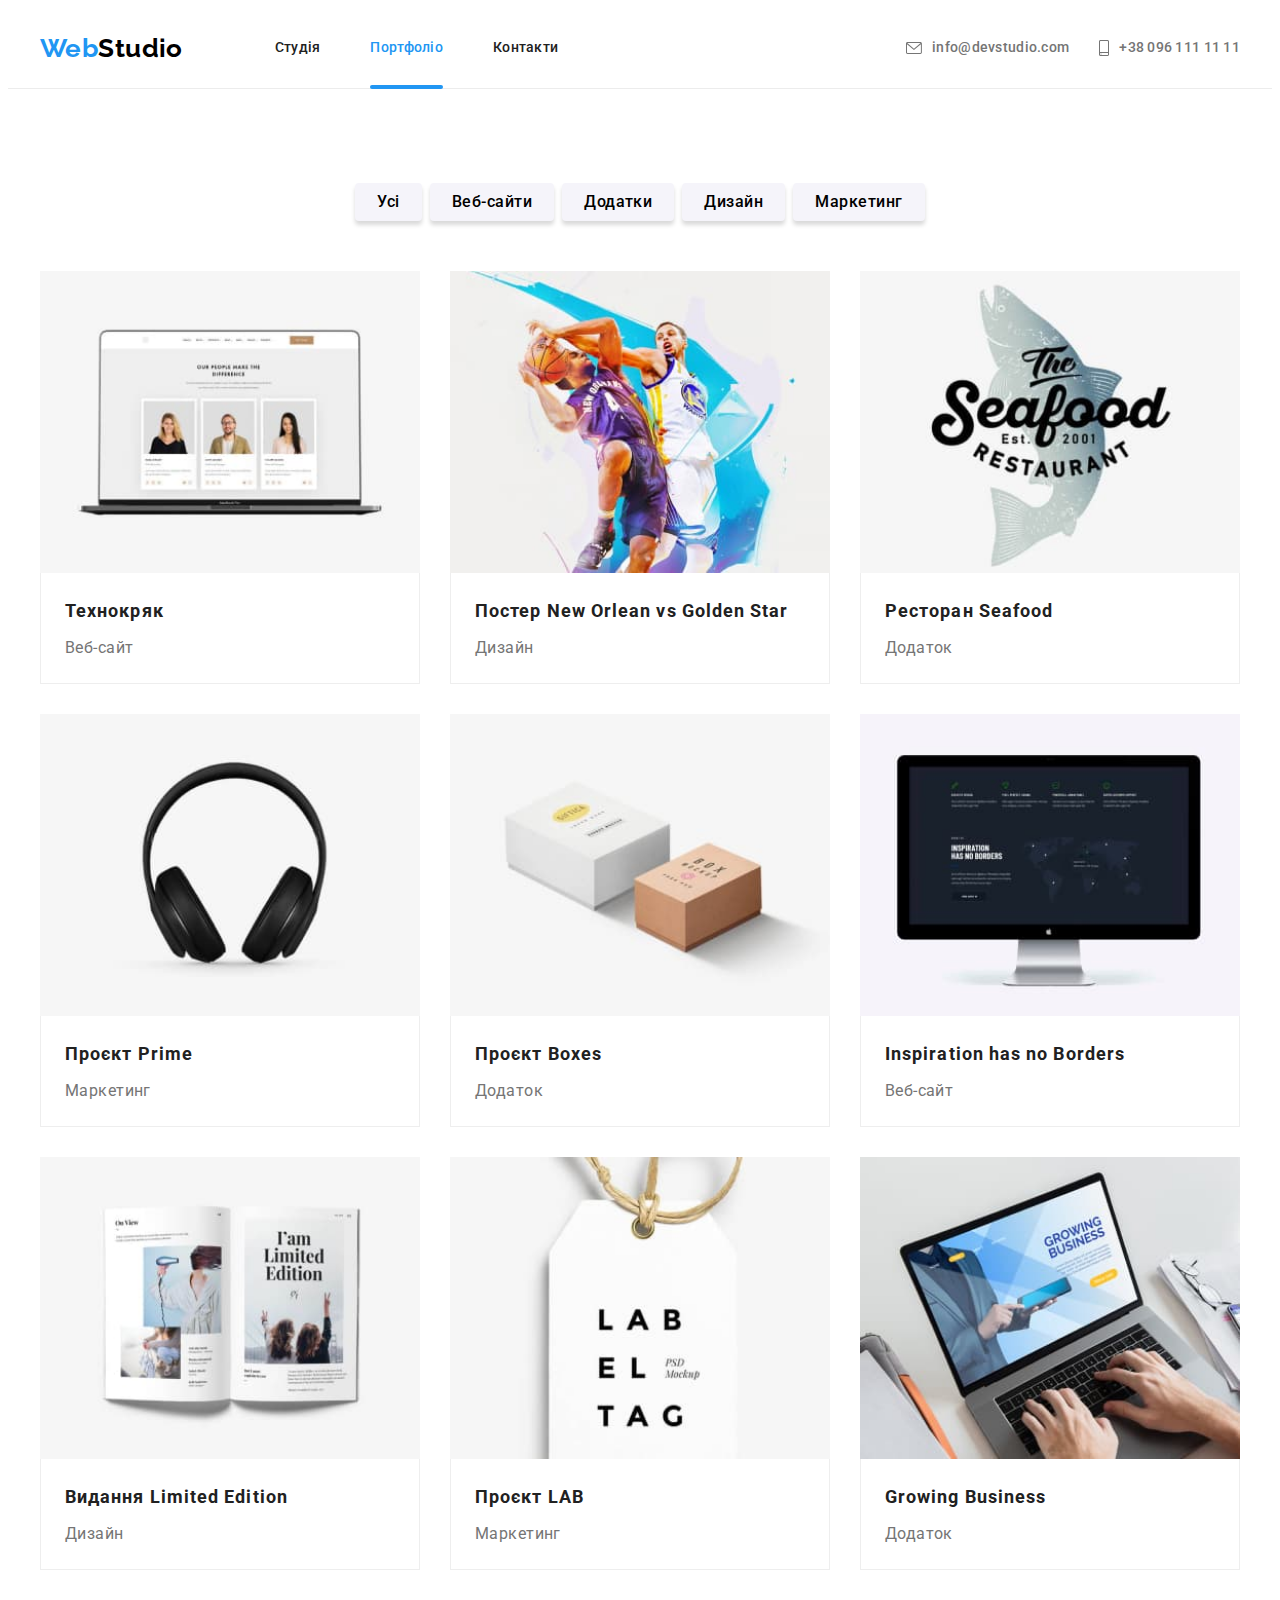
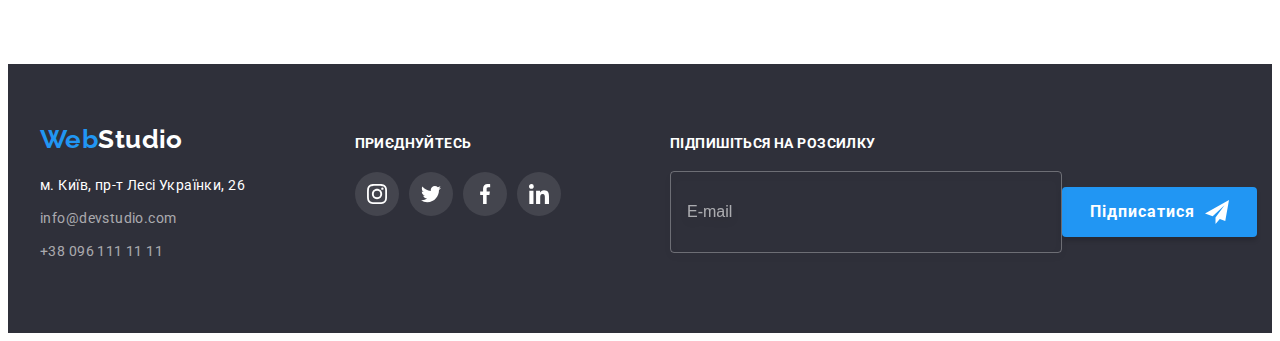
==== commit ecfb0461: "last changes" ====
--- a/portfolio.html
+++ b/portfolio.html
@@ -34,8 +34,8 @@
             </button>
           </div>
           <ul class="menu list header__menu">
-            <li class="menu__item"><a class="menu__link link current" href="./index.html">Студія</a></li>
-            <li class="menu__item"><a class="menu__link link" href="./portfolio.html">Портфоліо</a></li>
+            <li class="menu__item"><a class="menu__link link" href="./index.html">Студія</a></li>
+            <li class="menu__item"><a class="menu__link link current" href="./portfolio.html">Портфоліо</a></li>
             <li class="menu__item"><a class="menu__link link" href="#">Контакти</a></li>
           </ul>
         </nav>
@@ -68,7 +68,9 @@
               <li class="mob-menu__nav-item">
                 <a class="mob-menu__nav-link link" href="./index.html">Студія</a>
               </li>
-              <li class="mob-menu__nav-item"><a class="mob-menu__nav-link link" href="./portfolio.html">Портфоліо</a></li>
+              <li class="mob-menu__nav-item">
+                <a class="mob-menu__nav-link link mob-menu__accent-col" href="./portfolio.html">Портфоліо</a>
+              </li>
               <li class="mob-menu__nav-item"><a class="mob-menu__nav-link link" href="#">Контакти</a></li>
             </ul>
           </div>
--- a/css/main.min.css
+++ b/css/main.min.css
@@ -1,2 +1,2 @@
-p,h1,h2,h3,h4,h5,h6{margin:0}ul,ol{margin:0;padding-left:0;list-style:none}button{display:block;cursor:pointer;border:none;border-radius:4px}address{font-style:normal}img{display:block;max-width:100%;height:auto}:root{--primary-txt-color: #212121;--primary-txt-color-opacity: #21212133;--secondary-txt-color: #757575;--white-color: #ffffff;--white-opacity-color: #ffffff99;--black-color: #000000;--blue-color: #2196f3;--black-bg-color: #2F303A;--light-bg-color: #F5F4FA;--btn-color-accent: #188ce8;--svg-border-color: #AFB1B8;--timing-function: cubic-bezier(0.4, 0, 0.2, 1);--overlay: #00000033}.visually-hidden{position:absolute;width:1px;height:1px;margin:-1px;padding:0;border:0;clip:rect(0 0 0 0);overflow:hidden}body{font-family:"Roboto",sans-serif;font-size:14px;line-height:1.71;letter-spacing:0.03em;color:var(--primary-txt-color);background-color:var(--white-color)}.link{text-decoration:none}.section{padding-top:60px;padding-bottom:60px}@media screen and (min-width: 1200px){.section{padding-top:94px;padding-bottom:94px}}.is-hidden{opacity:0;visibility:hidden;pointer-events:none}.container{width:100%;padding-right:15px;padding-left:15px;margin-left:auto;margin-right:auto}@media screen and (min-width: 480px){.container{width:480px}}@media screen and (min-width: 768px){.container{width:768px}}@media screen and (min-width: 1200px){.container{width:1200px}}.header{height:60px;width:100%;border-bottom:1px solid #ECECEC;background-color:var(--white-color)}@media screen and (min-width: 768px){.header{height:80px}}.header__container{display:-webkit-box;display:-ms-flexbox;display:flex;height:100%}@media screen and (max-width: 480px){.header__container{position:relative}}.header__nav-bar{display:-webkit-box;display:-ms-flexbox;display:flex;-webkit-box-align:center;-ms-flex-align:center;align-items:center}@media screen and (max-width: 767px){.header__nav-bar{width:100%}}.header__menu{display:none;-webkit-box-align:center;-ms-flex-align:center;align-items:center}@media screen and (min-width: 768px){.header__menu{display:-webkit-box;display:-ms-flexbox;display:flex}}.menu__item:not(:last-child){margin-right:50px}.menu__link{display:block;padding:32px 0 32px 0;font-weight:500;line-height:1.14;letter-spacing:0.02em;color:var(--primary-txt-color);-webkit-transition:color 250ms var(--timing-function);transition:color 250ms var(--timing-function)}.menu__link:hover,.menu__link:focus{color:var(--blue-color)}.header__contacts-list{display:none}@media screen and (min-width: 768px){.header__contacts-list{display:-webkit-box;display:-ms-flexbox;display:flex;-webkit-box-orient:vertical;-webkit-box-direction:normal;-ms-flex-direction:column;flex-direction:column;-webkit-box-pack:center;-ms-flex-pack:center;justify-content:center;gap:10px;margin-left:auto}}@media screen and (min-width: 1200px){.header__contacts-list{-webkit-box-orient:horizontal;-webkit-box-direction:normal;-ms-flex-direction:row;flex-direction:row;-webkit-box-align:center;-ms-flex-align:center;align-items:center;gap:30px}}.contacts-list__link{display:-webkit-box;display:-ms-flexbox;display:flex;-webkit-box-align:center;-ms-flex-align:center;align-items:center;gap:8px;line-height:1.14;font-weight:500;letter-spacing:0.02em;color:var(--secondary-txt-color);-webkit-transition:color 250ms var(--timing-function);transition:color 250ms var(--timing-function)}@media screen and (min-width: 1200px){.contacts-list__link{gap:10px;padding:32px 0}}.contacts-list__link:hover,.contacts-list__link:focus{color:var(--blue-color)}.contacts-list__mail{width:16px;height:12px}.contacts-list__phone{width:10px;height:16px}.contacts-list__mail,.contacts-list__phone{fill:currentColor}.current{color:var(--blue-color);position:relative}.current::after{content:'';display:inline-block;position:absolute;bottom:-1px;right:0;width:100%;height:4px;background-color:var(--blue-color);border-radius:2px}.header__btn-open{padding:0;background-color:transparent;border-color:transparent}@media screen and (min-width: 768px){.header__btn-open{display:none}}@media screen and (max-width: 767px){.nav-bar__wrap{width:100%;display:-webkit-box;display:-ms-flexbox;display:flex;-webkit-box-align:center;-ms-flex-align:center;align-items:center;-webkit-box-pack:justify;-ms-flex-pack:justify;justify-content:space-between}}.header__btn-close{padding:0;background-color:transparent;border-color:transparent;position:absolute;top:10px;right:15px}@media screen and (min-width: 768px){.header__btn-close{display:none}}.header__mob-menu{position:fixed;top:0;z-index:10;width:100vw;height:100vh;padding-top:48px;padding-bottom:48px;background-color:var(--white-color)}@media screen and (min-width: 768px){.header__mob-menu{display:none}}.mob-menu__container{display:-webkit-box;display:-ms-flexbox;display:flex;-webkit-box-orient:vertical;-webkit-box-direction:normal;-ms-flex-direction:column;flex-direction:column;-webkit-box-pack:justify;-ms-flex-pack:justify;justify-content:space-between;height:100%;padding-left:40px;padding-right:15px;overflow:auto}.mob-menu__nav-list{margin-bottom:30px}.mob-menu__nav-item:not(:last-child){margin-bottom:32px}.mob-menu__nav-link{font-weight:500;letter-spacing:0.02em;font-size:40px;line-height:1.18;color:var(--primary-txt-color)}.mob-menu__nav-link:hover,.mob-menu__nav-link:focus{color:var(--blue-color)}.mob-menu__contc-list{margin-bottom:64px}.mob-menu__contc-item:not(:last-child){margin-bottom:32px}.mob-menu__soc-list{display:-webkit-box;display:-ms-flexbox;display:flex}.mob-menu__soc-item:not(:last-child){margin-right:10px;padding-right:10px;position:relative}.mob-menu__soc-item:not(:last-child)::after{content:'';display:block;position:absolute;top:0;right:0;width:1px;height:100%;background-color:var(--primary-txt-color-opacity)}.mob-menu__soc-link{font-weight:500;letter-spacing:0.02em;font-size:12px;line-height:1.22}@media screen and (min-width: 400px){.mob-menu__soc-link{font-size:16px}}.mob-menu__contc-item:first-child{font-weight:500;letter-spacing:0.02em;font-size:34px;line-height:1.76}.mob-menu__contc-item:last-child{font-weight:500;letter-spacing:0.02em;font-size:24px;line-height:1.67}.mob-menu__accent-col{color:var(--blue-color)}.mob-menu__regular-col{color:var(--secondary-txt-color)}.header__btn-close:hover .header__icon-close,.header__btn-close:focus .header__icon-close{fill:var(--blue-color)}.backdrop{position:fixed;top:0;width:100%;height:100%;background-color:var(--overlay);-webkit-transition:opacity 250ms var(--timing-function),visibility 250ms var(--timing-function);transition:opacity 250ms var(--timing-function),visibility 250ms var(--timing-function)}.modal{position:absolute;top:50%;left:50%;-webkit-transform:translate(-50%, -50%) scale(1) rotate(0);transform:translate(-50%, -50%) scale(1) rotate(0);min-width:320px;width:calc(100% - 30px);height:609px;padding:40px;background-color:var(--white-color);-webkit-transition:-webkit-transform 250ms var(--timing-function);transition:-webkit-transform 250ms var(--timing-function);transition:transform 250ms var(--timing-function);transition:transform 250ms var(--timing-function), -webkit-transform 250ms var(--timing-function);overflow:auto}@media screen and (min-width: 768px){.modal{width:450px}}@media screen and (min-width: 1200px){.modal{width:528px;height:581px}}.modal .backdrop.is-hidden .modal{-webkit-transform:translate(-50%, -50%) scale(0) rotate(-360deg);transform:translate(-50%, -50%) scale(0) rotate(-360deg)}.modal .btn-modal-close{display:-webkit-box;display:-ms-flexbox;display:flex;-webkit-box-align:center;-ms-flex-align:center;align-items:center;-webkit-box-pack:center;-ms-flex-pack:center;justify-content:center;position:absolute;top:8px;right:8px;width:30px;height:30px;background-color:transparent;color:var(--black-color);border:1px solid rgba(0,0,0,0.1);border-radius:50%;padding:0;-webkit-transition:color 250ms var(--timing-function);transition:color 250ms var(--timing-function)}.modal .icon-modal-close{fill:currentColor}.modal .btn-modal-close:hover{color:var(--btn-color-accent)}.modal-txt{font-size:20px;font-weight:700;line-height:1.5;text-align:center;margin-bottom:12px;color:var(--primary-txt-color)}@media screen and (min-width: 1200px){.modal-txt{line-height:1.15}}.modal-form-label{display:block;position:relative}.modal-form-label+.modal-form-label{margin-top:10px}.modal-form-label:focus-within>.modal-form-icon{fill:var(--blue-color)}.modal-form-label>span{font-size:12px;line-height:1.67;letter-spacing:0.01em;color:var(--secondary-txt-color);margin-bottom:4px}.modal-input{width:100%;border:1px solid rgba(33,33,33,0.2);border-radius:4px;outline:transparent;-webkit-transition:border-color 250ms var(--timing-function);transition:border-color 250ms var(--timing-function)}.modal-form-input{height:40px;padding-left:30px}.modal-form-comment{height:120px;padding:12px 16px;resize:none}.modal-input:focus{border-color:var(--blue-color)}.modal-form-icon{position:absolute;top:50%;left:12px;-webkit-transition:fill 250ms var(--timing-function);transition:fill 250ms var(--timing-function)}.modal-form-field{margin-top:20px;margin-bottom:30px}.modal-check-txt{display:-webkit-box;display:-ms-flexbox;display:flex;-webkit-box-align:center;-ms-flex-align:center;align-items:center}@media screen and (min-width: 1200px){.modal-check-txt{-webkit-box-pack:center;-ms-flex-pack:center;justify-content:center}}.modal-txt-privacy{font-size:12px;line-height:1.17;color:var(--secondary-txt-color)}@media screen and (min-width: 1200px){.modal-txt-privacy{font-size:14px;line-height:1.71}}.modal-link-privacy{color:var(--blue-color)}.modal-check-txt .modal-new-check{display:-webkit-box;display:-ms-flexbox;display:flex;-webkit-box-align:center;-ms-flex-align:center;align-items:center;-webkit-box-pack:center;-ms-flex-pack:center;justify-content:center;width:16px;height:15px;border:2px solid black;border-radius:2px;margin-right:8px;fill:transparent;-webkit-transition:background-color 250ms var(--timing-function),fill 250ms var(--timing-function);transition:background-color 250ms var(--timing-function),fill 250ms var(--timing-function)}.modal-form-check:checked+.modal-check-txt .modal-new-check{background-color:var(--blue-color);fill:var(--white-color);border:transparent}.modal-form-check:focus+.modal-check-txt .modal-new-check{border-color:var(--blue-color)}.logo{font-family:"Raleway",sans-serif;font-weight:700;font-size:24px;line-height:1.17;color:var(--blue-color)}@media screen and (min-width: 1200px){.logo{font-size:26px}}.header__logo{display:-webkit-box;display:-ms-flexbox;display:flex;-webkit-box-align:center;-ms-flex-align:center;align-items:center}@media screen and (min-width: 768px){.header__logo{margin-right:87px}}@media screen and (min-width: 1200px){.header__logo{margin-right:92px}}.text__color-black{color:var(--black-color)}.footer__logo{display:block;text-align:center;margin-bottom:20px}@media screen and (min-width: 1200px){.footer__logo{text-align:left}}.text__color-white{color:var(--white-color)}.order{min-height:400px;margin:0 auto;padding:118px 60px;background-color:#C4C4C4;background-image:-webkit-gradient(linear, left top, left bottom, from(rgba(47,48,58,0.4)), to(rgba(47,48,58,0.4))),url(../images/hero-bg-mob.jpg);background-image:linear-gradient(rgba(47,48,58,0.4), rgba(47,48,58,0.4)),url(../images/hero-bg-mob.jpg);background-repeat:no-repeat;background-size:cover;background-position:center}@media (min-device-pixel-ratio: 2), (-webkit-min-device-pixel-ratio: 2), (min-resolution: 192dpi), (min-resolution: 2dppx){.order{background-image:-webkit-gradient(linear, left top, left bottom, from(rgba(47,48,58,0.4)), to(rgba(47,48,58,0.4))),url(../images/hero-bg-mob-2x.jpg);background-image:linear-gradient(rgba(47,48,58,0.4), rgba(47,48,58,0.4)),url(../images/hero-bg-mob-2x.jpg)}}@media screen and (min-width: 768px){.order{background-image:-webkit-gradient(linear, left top, left bottom, from(rgba(47,48,58,0.4)), to(rgba(47,48,58,0.4))),url(../images/hero-bg-tab.jpg);background-image:linear-gradient(rgba(47,48,58,0.4), rgba(47,48,58,0.4)),url(../images/hero-bg-tab.jpg);padding:118px 0}}@media screen and (min-width: 768px) and (min-device-pixel-ratio: 2), screen and (min-width: 768px) and (-webkit-min-device-pixel-ratio: 2), screen and (min-width: 768px) and (min-resolution: 192dpi), screen and (min-width: 768px) and (min-resolution: 2dppx){.order{background-image:-webkit-gradient(linear, left top, left bottom, from(rgba(47,48,58,0.4)), to(rgba(47,48,58,0.4))),url(../images/hero-bg-tab-2x.jpg);background-image:linear-gradient(rgba(47,48,58,0.4), rgba(47,48,58,0.4)),url(../images/hero-bg-tab-2x.jpg)}}@media screen and (min-width: 1200px){.order{min-height:600px;max-width:1600px;padding:200px 0;background-image:-webkit-gradient(linear, left top, left bottom, from(rgba(47,48,58,0.4)), to(rgba(47,48,58,0.4))),url(../images/hero-bg.jpg);background-image:linear-gradient(rgba(47,48,58,0.4), rgba(47,48,58,0.4)),url(../images/hero-bg.jpg)}}@media screen and (min-width: 1200px) and (min-device-pixel-ratio: 2), screen and (min-width: 1200px) and (-webkit-min-device-pixel-ratio: 2), screen and (min-width: 1200px) and (min-resolution: 192dpi), screen and (min-width: 1200px) and (min-resolution: 2dppx){.order{background-image:-webkit-gradient(linear, left top, left bottom, from(rgba(47,48,58,0.4)), to(rgba(47,48,58,0.4))),url(../images/hero-bg-2x.jpg);background-image:linear-gradient(rgba(47,48,58,0.4), rgba(47,48,58,0.4)),url(../images/hero-bg-2x.jpg)}}.order__title{margin-left:auto;margin-right:auto;max-width:360px;margin-bottom:30px;font-weight:900;font-size:26px;line-height:1.62;text-align:center;letter-spacing:0.06em;text-transform:uppercase;color:var(--white-color)}@media screen and (min-width: 1200px){.order__title{max-width:696px;font-size:44px;line-height:1.36}}.btn{font-family:"Roboto",sans-serif;font-style:normal;font-weight:700;font-size:16px;line-height:1.87;text-align:center;letter-spacing:0.06em;color:var(--white-color);background-color:var(--blue-color);border-color:transparent;outline:transparent;-webkit-box-shadow:0px 4px 4px rgba(0,0,0,0.15);box-shadow:0px 4px 4px rgba(0,0,0,0.15);-webkit-transition:background-color 250ms var(--timing-function);transition:background-color 250ms var(--timing-function)}.btn:hover,.btn:focus{background-color:var(--btn-color-accent)}.order__btn{padding:10px 24px;margin-left:auto;margin-right:auto}@media screen and (min-width: 1200px){.order__btn{padding:10px 32px}}.footer-form__btn{display:-webkit-box;display:-ms-flexbox;display:flex;-webkit-box-align:center;-ms-flex-align:center;align-items:center;margin-left:auto;margin-right:auto;padding:10px 28px 10px 31px;width:200px;height:50px}@media screen and (min-width: 1200px){.footer-form__btn{padding:10px 28px;margin-left:0;margin-right:0}}.btn__modal-form{padding:10px 52px;margin-left:auto;margin-right:auto}.filter-list__btn{padding:6px 22px;font-weight:500;line-height:1.62;letter-spacing:0.03em;color:var(--black-color);background-color:var(--light-bg-color);border:none;border-color:transparent;border-radius:4px;-webkit-transition:color 250ms var(--timing-function),background-color 250ms var(--timing-function),-webkit-box-shadow 250ms var(--timing-function);transition:color 250ms var(--timing-function),background-color 250ms var(--timing-function),-webkit-box-shadow 250ms var(--timing-function);transition:color 250ms var(--timing-function),background-color 250ms var(--timing-function),box-shadow 250ms var(--timing-function);transition:color 250ms var(--timing-function),background-color 250ms var(--timing-function),box-shadow 250ms var(--timing-function),-webkit-box-shadow 250ms var(--timing-function)}.filter-list__btn:hover,.filter-list__btn:focus{color:var(--white-color);background-color:var(--blue-color);-webkit-box-shadow:0px 3px 1px rgba(0,0,0,0.1),0px 1px 2px rgba(0,0,0,0.08),0px 2px 2px rgba(0,0,0,0.12);box-shadow:0px 3px 1px rgba(0,0,0,0.1),0px 1px 2px rgba(0,0,0,0.08),0px 2px 2px rgba(0,0,0,0.12)}.socials{display:-webkit-box;display:-ms-flexbox;display:flex;-webkit-box-pack:center;-ms-flex-pack:center;justify-content:center;gap:10px}.socials__item{width:44px;height:44px}.socials__link{display:-webkit-box;display:-ms-flexbox;display:flex;-webkit-box-pack:center;-ms-flex-pack:center;justify-content:center;-webkit-box-align:center;-ms-flex-align:center;align-items:center;width:100%;height:100%;border-radius:50%;color:var(--svg-border-color);-webkit-transition:background-color 250ms var(--timing-function),color 250ms var(--timing-function);transition:background-color 250ms var(--timing-function),color 250ms var(--timing-function)}.socials__link:hover,.socials__link:focus{background-color:var(--blue-color);color:var(--white-color)}.socials__icon--top{fill:currentColor}.socials__icon--bottom{fill:currentColor}.intro__icon-list{display:-webkit-box;display:-ms-flexbox;display:flex;-webkit-box-orient:vertical;-webkit-box-direction:normal;-ms-flex-direction:column;flex-direction:column;-webkit-box-align:center;-ms-flex-align:center;align-items:center;-ms-flex-wrap:wrap;flex-wrap:wrap;gap:30px}@media screen and (min-width: 768px){.intro__icon-list{-webkit-box-orient:horizontal;-webkit-box-direction:normal;-ms-flex-direction:row;flex-direction:row;-webkit-box-align:stretch;-ms-flex-align:stretch;align-items:stretch}}.icon-list__title{margin-bottom:10px;font-size:inherit;font-weight:700;line-height:1.17;text-transform:uppercase;text-align:center}@media screen and (min-width: 768px){.icon-list__title{text-align:start}}@media screen and (min-width: 768px){.icon-list__item{-ms-flex-preferred-size:calc((100% - 30) / 2);flex-basis:calc((100% - 30) / 2)}}@media screen and (min-width: 1200px){.icon-list__item{-ms-flex-preferred-size:calc((100% - 90) / 4);flex-basis:calc((100% - 90) / 4)}}.icon-list__subtitle{color:var(--secondary-txt-color)}@media screen and (min-width: 768px){.icon-list__subtitle{max-width:354px}}@media screen and (min-width: 1200px){.icon-list__subtitle{max-width:270px}}.svg-antenna::before{content:" ";display:block;width:100%;height:120px;margin-bottom:30px;background-color:var(--light-bg-color);background-repeat:no-repeat;background-size:70px 70px;background-position:center;background-image:url(../images/antenna.svg)}@media screen and (min-width: 768px){.svg-antenna::before{width:354px}}@media screen and (min-width: 1200px){.svg-antenna::before{max-width:270px}}.svg-clock::before{content:" ";display:block;width:100%;height:120px;margin-bottom:30px;background-color:var(--light-bg-color);background-repeat:no-repeat;background-size:70px 70px;background-position:center;background-image:url(../images/clock.svg)}@media screen and (min-width: 768px){.svg-clock::before{width:354px}}@media screen and (min-width: 1200px){.svg-clock::before{max-width:270px}}.svg-diagram::before{content:" ";display:block;width:100%;height:120px;margin-bottom:30px;background-color:var(--light-bg-color);background-repeat:no-repeat;background-size:70px 70px;background-position:center;background-image:url(../images/diagram.svg)}@media screen and (min-width: 768px){.svg-diagram::before{width:354px}}@media screen and (min-width: 1200px){.svg-diagram::before{max-width:270px}}.svg-astronaut::before{content:" ";display:block;width:100%;height:120px;margin-bottom:30px;background-color:var(--light-bg-color);background-repeat:no-repeat;background-size:70px 70px;background-position:center;background-image:url(../images/astronaut.svg)}@media screen and (min-width: 768px){.svg-astronaut::before{width:354px}}@media screen and (min-width: 1200px){.svg-astronaut::before{max-width:270px}}.about{display:none;padding-top:0}@media screen and (min-width: 1200px){.about{display:block}}.about__title{margin-bottom:50px;font-size:36px;line-height:1.66;text-align:center}.work-list{display:-webkit-box;display:-ms-flexbox;display:flex}.work-list__item{position:relative}.work-list__item:not(:last-child){margin-right:30px}.work-list__overlay{position:absolute;bottom:0;right:0;display:-webkit-box;display:-ms-flexbox;display:flex;-webkit-box-pack:center;-ms-flex-pack:center;justify-content:center;-webkit-box-align:center;-ms-flex-align:center;align-items:center;width:100%;height:70px;font-weight:700;line-height:1.172;text-transform:uppercase;color:var(--white-color);background-color:rgba(47,48,58,0.8)}.team{background-color:var(--light-bg-color)}.team__title{margin-bottom:30px;font-size:28px;text-align:center}@media screen and (min-width: 1200px){.team__title{font-size:36px;line-height:1.72;margin-bottom:50px}}.people-list{display:-webkit-box;display:-ms-flexbox;display:flex;-webkit-box-orient:vertical;-webkit-box-direction:normal;-ms-flex-direction:column;flex-direction:column;-webkit-box-align:center;-ms-flex-align:center;align-items:center;-ms-flex-wrap:wrap;flex-wrap:wrap;gap:30px}@media screen and (min-width: 768px){.people-list{-webkit-box-orient:horizontal;-webkit-box-direction:normal;-ms-flex-direction:row;flex-direction:row}}.people-list__item{background-color:var(--white-color);border-radius:0px 0px 4px 4px;-webkit-box-shadow:0 4px 4px rgba(0,0,0,0.25);box-shadow:0 4px 4px rgba(0,0,0,0.25)}@media screen and (min-width: 768px){.people-list__item{-ms-flex-preferred-size:calc((100% - 30px) / 2);flex-basis:calc((100% - 30px) / 2)}}@media screen and (min-width: 1200px){.people-list__item{-ms-flex-preferred-size:calc((100% - 90px) / 4);flex-basis:calc((100% - 90px) / 4)}}.people-list__container{padding-top:30px;padding-bottom:24px}@media screen and (min-width: 1200px){.people-list__container{padding-bottom:30px}}.people-list__title{margin-bottom:10px;font-weight:500;font-size:16px;text-align:center}.people-list__subtitle{font-size:16px;text-align:center;color:var(--secondary-txt-color);margin-bottom:16px}.clients__title{margin-bottom:30px;font-size:28px;line-height:1.18;text-align:center}@media screen and (min-width: 768px){.clients__title{line-height:1.17}}@media screen and (min-width: 1200px){.clients__title{font-size:36px;margin-bottom:50px}}.clients__card-list{display:-webkit-box;display:-ms-flexbox;display:flex;-ms-flex-wrap:wrap;flex-wrap:wrap;gap:30px}.card-list__item{-ms-flex-preferred-size:calc((100% - 30px) / 2);flex-basis:calc((100% - 30px) / 2);height:92px}@media screen and (min-width: 768px){.card-list__item{-ms-flex-preferred-size:calc((100% - 60px) / 3);flex-basis:calc((100% - 60px) / 3)}}@media screen and (min-width: 1200px){.card-list__item{-ms-flex-preferred-size:calc((100% - 150px) / 6);flex-basis:calc((100% - 150px) / 6)}}.card-list__link{display:-webkit-box;display:-ms-flexbox;display:flex;-webkit-box-pack:center;-ms-flex-pack:center;justify-content:center;-webkit-box-align:center;-ms-flex-align:center;align-items:center;width:100%;height:100%;border:1px solid var(--svg-border-color);border-radius:4px;color:var(--svg-border-color);-webkit-transition:border-color 250ms var(--timing-function),color 250ms var(--timing-function);transition:border-color 250ms var(--timing-function),color 250ms var(--timing-function)}.card-list__link:hover,.card-list__link:focus{border-color:var(--blue-color);color:var(--blue-color)}.card-list__icon{fill:currentColor}.footer{padding-top:60px;padding-bottom:60px;background-color:var(--black-bg-color)}.footer__container{display:-webkit-box;display:-ms-flexbox;display:flex;-webkit-box-orient:vertical;-webkit-box-direction:normal;-ms-flex-direction:column;flex-direction:column;-webkit-box-align:center;-ms-flex-align:center;align-items:center}@media screen and (min-width: 768px){.footer__container{-webkit-box-orient:horizontal;-webkit-box-direction:normal;-ms-flex-direction:row;flex-direction:row;-ms-flex-wrap:wrap;flex-wrap:wrap;-ms-flex-pack:distribute;justify-content:space-around;-webkit-box-align:baseline;-ms-flex-align:baseline;align-items:baseline}}@media screen and (min-width: 1200px){.footer__container{-webkit-box-pack:justify;-ms-flex-pack:justify;justify-content:space-between}}.footer__contacts{margin-bottom:60px}@media screen and (min-width: 1200px){.footer__contacts{margin-bottom:0}}.footer__wrap{margin-bottom:60px}@media screen and (min-width: 1200px){.footer__wrap{margin-bottom:0}}.footer__title{margin-bottom:20px;font-size:14px;line-height:1.17;text-align:center;text-transform:uppercase;color:var(--white-color)}@media screen and (min-width: 1200px){.footer__title{text-align:start;line-height:1.14}}.adress__list{display:-webkit-box;display:-ms-flexbox;display:flex;-webkit-box-orient:vertical;-webkit-box-direction:normal;-ms-flex-direction:column;flex-direction:column;-webkit-box-align:center;-ms-flex-align:center;align-items:center}@media screen and (min-width: 1200px){.adress__list{-webkit-box-align:start;-ms-flex-align:start;align-items:flex-start}}.adress__item:not(:last-child){margin-bottom:8px}@media screen and (min-width: 1200px){.adress__item:not(:last-child){margin-bottom:9px}}.adress__link{line-height:1.7;color:var(--white-color);-webkit-transition:color 250ms var(--timing-function);transition:color 250ms var(--timing-function)}.adress__link:hover,.adress__link:focus{color:var(--blue-color)}.adress__link--opacity{color:var(--white-opacity-color)}.socials__link--bottom{background-color:rgba(255,255,255,0.1);color:var(--white-color)}.socials__link--bottom:hover,.socials__link--bottom:focus{background-color:#2196F3}.filters-list{display:-webkit-box;display:-ms-flexbox;display:flex;-ms-flex-wrap:wrap;flex-wrap:wrap;gap:8px;width:326px;margin-bottom:40px}@media screen and (min-width: 768px){.filters-list{-ms-flex-wrap:nowrap;flex-wrap:nowrap;width:100%;-webkit-box-pack:center;-ms-flex-pack:center;justify-content:center;margin-bottom:30px}}@media screen and (min-width: 1200px){.filters-list{margin-bottom:50px}}.products-list{display:-webkit-box;display:-ms-flexbox;display:flex;-webkit-box-orient:vertical;-webkit-box-direction:normal;-ms-flex-direction:column;flex-direction:column;gap:30px}@media screen and (min-width: 768px){.products-list{-webkit-box-orient:horizontal;-webkit-box-direction:normal;-ms-flex-direction:row;flex-direction:row;-ms-flex-wrap:wrap;flex-wrap:wrap}}.products-list__item{background-color:var(--white-color)}@media screen and (min-width: 768px){.products-list__item{-ms-flex-preferred-size:calc((100% - 30px) / 2);flex-basis:calc((100% - 30px) / 2)}}@media screen and (min-width: 1200px){.products-list__item{-ms-flex-preferred-size:calc((100% - 60px) / 3);flex-basis:calc((100% - 60px) / 3)}}.products-list__container{padding:20px 24px;border:1px solid #EEEEEE;border-top:none;-webkit-box-flex:1;-ms-flex-positive:1;flex-grow:1}.products-list__title{font-size:18px;line-height:2;letter-spacing:0.06em;color:var(--primary-txt-color);margin-bottom:4px}.products-list__subtitle{font-size:16px;line-height:1.88;color:var(--secondary-txt-color)}.products-list__link{display:-webkit-box;display:-ms-flexbox;display:flex;-webkit-box-orient:vertical;-webkit-box-direction:normal;-ms-flex-direction:column;flex-direction:column;-webkit-transition:-webkit-box-shadow 250ms var(--timing-function);transition:-webkit-box-shadow 250ms var(--timing-function);transition:box-shadow 250ms var(--timing-function);transition:box-shadow 250ms var(--timing-function), -webkit-box-shadow 250ms var(--timing-function)}.products-list__link:hover,.products-list__link:focus{-webkit-box-shadow:0px 1px 1px rgba(0,0,0,0.12),0px 4px 4px rgba(0,0,0,0.06),1px 4px 6px rgba(0,0,0,0.16);box-shadow:0px 1px 1px rgba(0,0,0,0.12),0px 4px 4px rgba(0,0,0,0.06),1px 4px 6px rgba(0,0,0,0.16)}.products-list__link:hover .products__text,.products-list__link:focus .products__text{-webkit-transform:translateY(0);transform:translateY(0)}.products__wrap{position:relative;overflow:hidden}.products__text{position:absolute;top:0;left:0;width:100%;height:100%;-webkit-transform:translateY(100%);transform:translateY(100%);-webkit-transition:-webkit-transform 250ms var(--timing-function);transition:-webkit-transform 250ms var(--timing-function);transition:transform 250ms var(--timing-function);transition:transform 250ms var(--timing-function), -webkit-transform 250ms var(--timing-function);font-size:18px;line-height:1.56;color:var(--white-color);background-color:rgba(33,150,243,0.9);padding:63px 24px}.footer-form{width:100%}@media screen and (min-width: 768px){.footer-form{width:450px}}@media screen and (min-width: 1200px){.footer-form{width:570px}}.footer-form-txt{font-weight:700;line-height:1.14;text-transform:uppercase;color:var(--white-color);margin-bottom:20px;text-align:center}@media screen and (min-width: 1200px){.footer-form-txt{text-align:left;line-height:1.17}}.footer-form-field{display:-webkit-box;display:-ms-flexbox;display:flex;-webkit-box-orient:vertical;-webkit-box-direction:normal;-ms-flex-direction:column;flex-direction:column}@media screen and (min-width: 1200px){.footer-form-field{-webkit-box-orient:horizontal;-webkit-box-direction:normal;-ms-flex-direction:row;flex-direction:row;-webkit-box-align:baseline;-ms-flex-align:baseline;align-items:baseline;-webkit-box-pack:justify;-ms-flex-pack:justify;justify-content:space-between}}.footer-form-input{width:100%;height:50px;background-color:transparent;color:var(--white-color);border:1px solid rgba(255,255,255,0.3);-webkit-filter:drop-shadow(0px 4px 4px rgba(0,0,0,0.15));filter:drop-shadow(0px 4px 4px rgba(0,0,0,0.15));border-radius:4px;padding:15px 16px;margin-bottom:20px;outline:transparent}@media screen and (min-width: 1200px){.footer-form-input{width:358px}}.footer-form-input::-webkit-input-placeholder{font-size:16px;line-height:1.25;color:var(--white-opacity-color)}.footer-form-input:-ms-input-placeholder{font-size:16px;line-height:1.25;color:var(--white-opacity-color)}.footer-form-input::-ms-input-placeholder{font-size:16px;line-height:1.25;color:var(--white-opacity-color)}.footer-form-input::placeholder{font-size:16px;line-height:1.25;color:var(--white-opacity-color)}.footer-form-icon{fill:currentColor;margin-left:10px}.footer-form-input:focus{border-color:var(--white-color)}.form-btn:hover,.form-btn:focus{background-color:var(--btn-color-accent)}
+p,h1,h2,h3,h4,h5,h6{margin:0}ul,ol{margin:0;padding-left:0;list-style:none}button{display:block;cursor:pointer;border:none;border-radius:4px}address{font-style:normal}img{display:block;max-width:100%;height:auto}:root{--primary-txt-color: #212121;--primary-txt-color-opacity: #21212133;--secondary-txt-color: #757575;--white-color: #ffffff;--white-opacity-color: #ffffff99;--black-color: #000000;--blue-color: #2196f3;--black-bg-color: #2F303A;--light-bg-color: #F5F4FA;--btn-color-accent: #188ce8;--svg-border-color: #AFB1B8;--timing-function: cubic-bezier(0.4, 0, 0.2, 1);--overlay: #00000033}.visually-hidden{position:absolute;width:1px;height:1px;margin:-1px;padding:0;border:0;clip:rect(0 0 0 0);overflow:hidden}body{font-family:"Roboto",sans-serif;font-size:14px;letter-spacing:0.03em;color:var(--primary-txt-color);background-color:var(--white-color)}.link{text-decoration:none}.section{padding-top:60px;padding-bottom:60px}@media screen and (min-width: 1200px){.section{padding-top:94px;padding-bottom:94px}}.is-hidden{opacity:0;visibility:hidden;pointer-events:none}.container{width:100%;padding-right:15px;padding-left:15px;margin-left:auto;margin-right:auto}@media screen and (min-width: 480px){.container{width:480px}}@media screen and (min-width: 768px){.container{width:768px}}@media screen and (min-width: 1200px){.container{width:1200px}}.header{height:60px;width:100%;border-bottom:1px solid #ECECEC;background-color:var(--white-color)}@media screen and (min-width: 768px){.header{height:80px}}.header__container{display:-webkit-box;display:-ms-flexbox;display:flex;height:100%}@media screen and (max-width: 480px){.header__container{position:relative}}.header__nav-bar{display:-webkit-box;display:-ms-flexbox;display:flex;-webkit-box-align:center;-ms-flex-align:center;align-items:center}@media screen and (max-width: 767px){.header__nav-bar{width:100%}}.header__menu{display:none;-webkit-box-align:center;-ms-flex-align:center;align-items:center}@media screen and (min-width: 768px){.header__menu{display:-webkit-box;display:-ms-flexbox;display:flex}}.menu__item:not(:last-child){margin-right:50px}.menu__link{display:block;padding:32px 0 32px 0;font-weight:500;line-height:1.14;letter-spacing:0.02em;color:var(--primary-txt-color);-webkit-transition:color 250ms var(--timing-function);transition:color 250ms var(--timing-function)}.menu__link:hover,.menu__link:focus{color:var(--blue-color)}.header__contacts-list{display:none}@media screen and (min-width: 768px){.header__contacts-list{display:-webkit-box;display:-ms-flexbox;display:flex;-webkit-box-orient:vertical;-webkit-box-direction:normal;-ms-flex-direction:column;flex-direction:column;-webkit-box-pack:center;-ms-flex-pack:center;justify-content:center;gap:10px;margin-left:auto}}@media screen and (min-width: 1200px){.header__contacts-list{-webkit-box-orient:horizontal;-webkit-box-direction:normal;-ms-flex-direction:row;flex-direction:row;-webkit-box-align:center;-ms-flex-align:center;align-items:center;gap:30px}}.contacts-list__link{display:-webkit-box;display:-ms-flexbox;display:flex;-webkit-box-align:center;-ms-flex-align:center;align-items:center;gap:8px;line-height:1.14;font-weight:500;letter-spacing:0.02em;color:var(--secondary-txt-color);-webkit-transition:color 250ms var(--timing-function);transition:color 250ms var(--timing-function)}@media screen and (min-width: 1200px){.contacts-list__link{gap:10px;padding:32px 0}}.contacts-list__link:hover,.contacts-list__link:focus{color:var(--blue-color)}.contacts-list__mail{width:16px;height:12px}.contacts-list__phone{width:10px;height:16px}.contacts-list__mail,.contacts-list__phone{fill:currentColor}.current{color:var(--blue-color);position:relative}.current::after{content:'';display:inline-block;position:absolute;bottom:-1px;right:0;width:100%;height:4px;background-color:var(--blue-color);border-radius:2px}.header__btn-open{padding:0;background-color:transparent;border-color:transparent}@media screen and (min-width: 768px){.header__btn-open{display:none}}@media screen and (max-width: 767px){.nav-bar__wrap{width:100%;display:-webkit-box;display:-ms-flexbox;display:flex;-webkit-box-align:center;-ms-flex-align:center;align-items:center;-webkit-box-pack:justify;-ms-flex-pack:justify;justify-content:space-between}}.header__btn-close{padding:0;background-color:transparent;border-color:transparent;position:absolute;top:10px;right:15px}@media screen and (min-width: 768px){.header__btn-close{display:none}}.header__mob-menu{position:fixed;top:0;z-index:10;width:100vw;height:100vh;padding-top:48px;padding-bottom:48px;background-color:var(--white-color)}@media screen and (min-width: 768px){.header__mob-menu{display:none}}.mob-menu__container{display:-webkit-box;display:-ms-flexbox;display:flex;-webkit-box-orient:vertical;-webkit-box-direction:normal;-ms-flex-direction:column;flex-direction:column;-webkit-box-pack:justify;-ms-flex-pack:justify;justify-content:space-between;height:100%;padding-left:40px;padding-right:15px;overflow:auto}.mob-menu__nav-list{margin-bottom:30px}.mob-menu__nav-item:not(:last-child){margin-bottom:32px}.mob-menu__nav-link{font-weight:500;letter-spacing:0.02em;font-size:40px;line-height:1.18;color:var(--primary-txt-color)}.mob-menu__nav-link:hover,.mob-menu__nav-link:focus{color:var(--blue-color)}.mob-menu__contc-list{margin-bottom:64px}.mob-menu__contc-item:not(:last-child){margin-bottom:32px}.mob-menu__soc-list{display:-webkit-box;display:-ms-flexbox;display:flex}.mob-menu__soc-item:not(:last-child){margin-right:10px;padding-right:10px;position:relative}.mob-menu__soc-item:not(:last-child)::after{content:'';display:block;position:absolute;top:0;right:0;width:1px;height:100%;background-color:var(--primary-txt-color-opacity)}.mob-menu__soc-link{font-weight:500;letter-spacing:0.02em;font-size:12px;line-height:1.22}@media screen and (min-width: 400px){.mob-menu__soc-link{font-size:16px}}.mob-menu__contc-item:first-child{font-weight:500;letter-spacing:0.02em;font-size:34px;line-height:1.76}.mob-menu__contc-item:last-child{font-weight:500;letter-spacing:0.02em;font-size:24px;line-height:1.67}.mob-menu__accent-col{color:var(--blue-color)}.mob-menu__regular-col{color:var(--secondary-txt-color)}.header__btn-close:hover .header__icon-close,.header__btn-close:focus .header__icon-close{fill:var(--blue-color)}.backdrop{position:fixed;top:0;width:100%;height:100%;background-color:var(--overlay);-webkit-transition:opacity 250ms var(--timing-function),visibility 250ms var(--timing-function);transition:opacity 250ms var(--timing-function),visibility 250ms var(--timing-function)}.modal{position:absolute;top:50%;left:50%;-webkit-transform:translate(-50%, -50%) scale(1) rotate(0);transform:translate(-50%, -50%) scale(1) rotate(0);width:calc(100% - 30px);max-width:450px;height:609px;padding:40px;background-color:var(--white-color);-webkit-transition:-webkit-transform 250ms var(--timing-function);transition:-webkit-transform 250ms var(--timing-function);transition:transform 250ms var(--timing-function);transition:transform 250ms var(--timing-function), -webkit-transform 250ms var(--timing-function);overflow:auto}@media screen and (min-width: 1200px){.modal{max-width:528px;height:581px}}.modal .backdrop.is-hidden .modal{-webkit-transform:translate(-50%, -50%) scale(0) rotate(-360deg);transform:translate(-50%, -50%) scale(0) rotate(-360deg)}.modal .btn-modal-close{display:-webkit-box;display:-ms-flexbox;display:flex;-webkit-box-align:center;-ms-flex-align:center;align-items:center;-webkit-box-pack:center;-ms-flex-pack:center;justify-content:center;position:absolute;top:8px;right:8px;width:30px;height:30px;background-color:transparent;color:var(--black-color);border:1px solid rgba(0,0,0,0.1);border-radius:50%;padding:0;-webkit-transition:color 250ms var(--timing-function);transition:color 250ms var(--timing-function)}.modal .icon-modal-close{fill:currentColor}.modal .btn-modal-close:hover{color:var(--btn-color-accent)}.modal-txt{font-size:20px;font-weight:700;line-height:1.5;text-align:center;margin-bottom:12px;color:var(--primary-txt-color)}@media screen and (min-width: 1200px){.modal-txt{line-height:1.15}}.modal-form-label{display:block;position:relative}.modal-form-label+.modal-form-label{margin-top:10px}.modal-form-label:focus-within>.modal-form-icon{fill:var(--blue-color)}.modal-form-label>span{font-size:12px;line-height:1.67;letter-spacing:0.01em;color:var(--secondary-txt-color);margin-bottom:4px}.modal-input{width:100%;border:1px solid rgba(33,33,33,0.2);border-radius:4px;outline:transparent;-webkit-transition:border-color 250ms var(--timing-function);transition:border-color 250ms var(--timing-function)}.modal-form-input{height:40px;padding-left:30px}.modal-form-comment{height:120px;padding:12px 16px;resize:none}.modal-input:focus{border-color:var(--blue-color)}.modal-form-icon{position:absolute;top:50%;left:12px;-webkit-transition:fill 250ms var(--timing-function);transition:fill 250ms var(--timing-function)}.modal-form-field{margin-top:20px;margin-bottom:30px}.modal-check-txt{display:-webkit-box;display:-ms-flexbox;display:flex;-webkit-box-align:center;-ms-flex-align:center;align-items:center}@media screen and (min-width: 1200px){.modal-check-txt{-webkit-box-pack:center;-ms-flex-pack:center;justify-content:center}}.modal-txt-privacy{font-size:12px;line-height:1.17;color:var(--secondary-txt-color)}@media screen and (min-width: 1200px){.modal-txt-privacy{font-size:14px;line-height:1.71}}.modal-link-privacy{color:var(--blue-color)}.modal-check-txt .modal-new-check{display:-webkit-box;display:-ms-flexbox;display:flex;-webkit-box-align:center;-ms-flex-align:center;align-items:center;-webkit-box-pack:center;-ms-flex-pack:center;justify-content:center;width:16px;height:15px;border:2px solid black;border-radius:2px;margin-right:8px;fill:transparent;-webkit-transition:background-color 250ms var(--timing-function),fill 250ms var(--timing-function);transition:background-color 250ms var(--timing-function),fill 250ms var(--timing-function)}.modal-form-check:checked+.modal-check-txt .modal-new-check{background-color:var(--blue-color);fill:var(--white-color);border:transparent}.modal-form-check:focus+.modal-check-txt .modal-new-check{border-color:var(--blue-color)}.logo{font-family:"Raleway",sans-serif;font-weight:700;font-size:24px;line-height:1.17;color:var(--blue-color)}@media screen and (min-width: 1200px){.logo{font-size:26px}}.header__logo{display:-webkit-box;display:-ms-flexbox;display:flex;-webkit-box-align:center;-ms-flex-align:center;align-items:center}@media screen and (min-width: 768px){.header__logo{margin-right:87px}}@media screen and (min-width: 1200px){.header__logo{margin-right:92px}}.text__color-black{color:var(--black-color)}.footer__logo{display:block;text-align:center;margin-bottom:20px}@media screen and (min-width: 1200px){.footer__logo{text-align:left}}.text__color-white{color:var(--white-color)}.order{max-width:1600px;height:400px;margin:0 auto;padding:118px 0;background-color:#C4C4C4;background-image:-webkit-gradient(linear, left top, left bottom, from(rgba(47,48,58,0.4)), to(rgba(47,48,58,0.4))),url(../images/hero-bg-mob.jpg);background-image:linear-gradient(rgba(47,48,58,0.4), rgba(47,48,58,0.4)),url(../images/hero-bg-mob.jpg);background-repeat:no-repeat;background-size:cover;background-position:center}@media (min-device-pixel-ratio: 2), (-webkit-min-device-pixel-ratio: 2), (min-resolution: 192dpi), (min-resolution: 2dppx){.order{background-image:-webkit-gradient(linear, left top, left bottom, from(rgba(47,48,58,0.4)), to(rgba(47,48,58,0.4))),url(../images/hero-bg-mob-2x.jpg);background-image:linear-gradient(rgba(47,48,58,0.4), rgba(47,48,58,0.4)),url(../images/hero-bg-mob-2x.jpg)}}@media screen and (min-width: 768px){.order{background-image:-webkit-gradient(linear, left top, left bottom, from(rgba(47,48,58,0.4)), to(rgba(47,48,58,0.4))),url(../images/hero-bg-tab.jpg);background-image:linear-gradient(rgba(47,48,58,0.4), rgba(47,48,58,0.4)),url(../images/hero-bg-tab.jpg);padding:118px 0}}@media screen and (min-width: 768px) and (min-device-pixel-ratio: 2), screen and (min-width: 768px) and (-webkit-min-device-pixel-ratio: 2), screen and (min-width: 768px) and (min-resolution: 192dpi), screen and (min-width: 768px) and (min-resolution: 2dppx){.order{background-image:-webkit-gradient(linear, left top, left bottom, from(rgba(47,48,58,0.4)), to(rgba(47,48,58,0.4))),url(../images/hero-bg-tab-2x.jpg);background-image:linear-gradient(rgba(47,48,58,0.4), rgba(47,48,58,0.4)),url(../images/hero-bg-tab-2x.jpg)}}@media screen and (min-width: 1200px){.order{height:600px;padding:200px 0;background-image:-webkit-gradient(linear, left top, left bottom, from(rgba(47,48,58,0.4)), to(rgba(47,48,58,0.4))),url(../images/hero-bg.jpg);background-image:linear-gradient(rgba(47,48,58,0.4), rgba(47,48,58,0.4)),url(../images/hero-bg.jpg)}}@media screen and (min-width: 1200px) and (min-device-pixel-ratio: 2), screen and (min-width: 1200px) and (-webkit-min-device-pixel-ratio: 2), screen and (min-width: 1200px) and (min-resolution: 192dpi), screen and (min-width: 1200px) and (min-resolution: 2dppx){.order{background-image:-webkit-gradient(linear, left top, left bottom, from(rgba(47,48,58,0.4)), to(rgba(47,48,58,0.4))),url(../images/hero-bg-2x.jpg);background-image:linear-gradient(rgba(47,48,58,0.4), rgba(47,48,58,0.4)),url(../images/hero-bg-2x.jpg)}}.order__title{margin-left:auto;margin-right:auto;max-width:360px;margin-bottom:30px;font-weight:900;font-size:26px;line-height:1.62;text-align:center;letter-spacing:0.06em;text-transform:uppercase;color:var(--white-color)}@media screen and (min-width: 1200px){.order__title{max-width:696px;font-size:44px;line-height:1.36}}.btn{font-family:"Roboto",sans-serif;font-style:normal;font-weight:700;font-size:16px;line-height:1.87;text-align:center;letter-spacing:0.06em;color:var(--white-color);background-color:var(--blue-color);border-color:transparent;outline:transparent;-webkit-box-shadow:0px 4px 4px rgba(0,0,0,0.15);box-shadow:0px 4px 4px rgba(0,0,0,0.15);-webkit-transition:background-color 250ms var(--timing-function);transition:background-color 250ms var(--timing-function)}.btn:hover,.btn:focus{background-color:var(--btn-color-accent)}.order__btn{padding:10px 24px;margin-left:auto;margin-right:auto}@media screen and (min-width: 1200px){.order__btn{padding:10px 32px}}.footer-form__btn{display:-webkit-box;display:-ms-flexbox;display:flex;-webkit-box-align:center;-ms-flex-align:center;align-items:center;margin-left:auto;margin-right:auto;padding:10px 28px 10px 31px;width:200px;height:50px}@media screen and (min-width: 1200px){.footer-form__btn{padding:10px 28px;margin-left:0;margin-right:0}}.btn__modal-form{padding:10px 52px;margin-left:auto;margin-right:auto}.filter-list__btn{padding:6px 25px;font-weight:500;line-height:1.62;letter-spacing:0.03em;color:var(--black-color);background-color:var(--light-bg-color);border:none;border-color:transparent;border-radius:4px;-webkit-transition:color 250ms var(--timing-function),background-color 250ms var(--timing-function),-webkit-box-shadow 250ms var(--timing-function);transition:color 250ms var(--timing-function),background-color 250ms var(--timing-function),-webkit-box-shadow 250ms var(--timing-function);transition:color 250ms var(--timing-function),background-color 250ms var(--timing-function),box-shadow 250ms var(--timing-function);transition:color 250ms var(--timing-function),background-color 250ms var(--timing-function),box-shadow 250ms var(--timing-function),-webkit-box-shadow 250ms var(--timing-function)}@media screen and (min-width: 1200px){.filter-list__btn{padding:6px 22px}}.filter-list__btn:hover,.filter-list__btn:focus{color:var(--white-color);background-color:var(--blue-color);-webkit-box-shadow:0px 3px 1px rgba(0,0,0,0.1),0px 1px 2px rgba(0,0,0,0.08),0px 2px 2px rgba(0,0,0,0.12);box-shadow:0px 3px 1px rgba(0,0,0,0.1),0px 1px 2px rgba(0,0,0,0.08),0px 2px 2px rgba(0,0,0,0.12)}.socials{display:-webkit-box;display:-ms-flexbox;display:flex;-webkit-box-pack:center;-ms-flex-pack:center;justify-content:center;gap:10px}.socials__item{width:44px;height:44px}.socials__link{display:-webkit-box;display:-ms-flexbox;display:flex;-webkit-box-pack:center;-ms-flex-pack:center;justify-content:center;-webkit-box-align:center;-ms-flex-align:center;align-items:center;width:100%;height:100%;border-radius:50%;color:var(--svg-border-color);-webkit-transition:background-color 250ms var(--timing-function),color 250ms var(--timing-function);transition:background-color 250ms var(--timing-function),color 250ms var(--timing-function)}.socials__link:hover,.socials__link:focus{background-color:var(--blue-color);color:var(--white-color)}.socials__icon--top{fill:currentColor}.socials__icon--bottom{fill:currentColor}.intro__icon-list{display:-webkit-box;display:-ms-flexbox;display:flex;-webkit-box-orient:vertical;-webkit-box-direction:normal;-ms-flex-direction:column;flex-direction:column;-webkit-box-align:center;-ms-flex-align:center;align-items:center;-ms-flex-wrap:wrap;flex-wrap:wrap;gap:30px}@media screen and (min-width: 768px){.intro__icon-list{-webkit-box-orient:horizontal;-webkit-box-direction:normal;-ms-flex-direction:row;flex-direction:row;-webkit-box-align:stretch;-ms-flex-align:stretch;align-items:stretch}}.icon-list__title{margin-bottom:10px;font-size:inherit;font-weight:700;line-height:1.17;text-transform:uppercase;text-align:center}@media screen and (min-width: 768px){.icon-list__title{text-align:start}}@media screen and (min-width: 768px){.icon-list__item{-ms-flex-preferred-size:calc((100% - 30) / 2);flex-basis:calc((100% - 30) / 2)}}@media screen and (min-width: 1200px){.icon-list__item{-ms-flex-preferred-size:calc((100% - 90) / 4);flex-basis:calc((100% - 90) / 4)}}.icon-list__subtitle{line-height:1.7;color:var(--secondary-txt-color)}@media screen and (min-width: 768px){.icon-list__subtitle{max-width:354px}}@media screen and (min-width: 1200px){.icon-list__subtitle{max-width:270px}}.svg-antenna::before{content:" ";display:block;width:100%;height:120px;margin-bottom:30px;background-color:var(--light-bg-color);background-repeat:no-repeat;background-size:70px 70px;background-position:center;background-image:url(../images/antenna.svg)}@media screen and (min-width: 768px){.svg-antenna::before{width:354px}}@media screen and (min-width: 1200px){.svg-antenna::before{max-width:270px}}.svg-clock::before{content:" ";display:block;width:100%;height:120px;margin-bottom:30px;background-color:var(--light-bg-color);background-repeat:no-repeat;background-size:70px 70px;background-position:center;background-image:url(../images/clock.svg)}@media screen and (min-width: 768px){.svg-clock::before{width:354px}}@media screen and (min-width: 1200px){.svg-clock::before{max-width:270px}}.svg-diagram::before{content:" ";display:block;width:100%;height:120px;margin-bottom:30px;background-color:var(--light-bg-color);background-repeat:no-repeat;background-size:70px 70px;background-position:center;background-image:url(../images/diagram.svg)}@media screen and (min-width: 768px){.svg-diagram::before{width:354px}}@media screen and (min-width: 1200px){.svg-diagram::before{max-width:270px}}.svg-astronaut::before{content:" ";display:block;width:100%;height:120px;margin-bottom:30px;background-color:var(--light-bg-color);background-repeat:no-repeat;background-size:70px 70px;background-position:center;background-image:url(../images/astronaut.svg)}@media screen and (min-width: 768px){.svg-astronaut::before{width:354px}}@media screen and (min-width: 1200px){.svg-astronaut::before{max-width:270px}}.about{display:none;padding-top:0}@media screen and (min-width: 1200px){.about{display:block}}.about__title{margin-bottom:50px;font-size:36px;line-height:1.66;text-align:center}.work-list{display:-webkit-box;display:-ms-flexbox;display:flex}.work-list__item{position:relative}.work-list__item:not(:last-child){margin-right:30px}.work-list__overlay{position:absolute;bottom:0;right:0;display:-webkit-box;display:-ms-flexbox;display:flex;-webkit-box-pack:center;-ms-flex-pack:center;justify-content:center;-webkit-box-align:center;-ms-flex-align:center;align-items:center;width:100%;height:70px;font-weight:700;line-height:1.172;text-transform:uppercase;color:var(--white-color);background-color:rgba(47,48,58,0.8)}.team{background-color:var(--light-bg-color)}.team__title{margin-bottom:30px;font-size:28px;text-align:center}@media screen and (min-width: 1200px){.team__title{font-size:36px;line-height:1.72;margin-bottom:50px}}.people-list{display:-webkit-box;display:-ms-flexbox;display:flex;-webkit-box-orient:vertical;-webkit-box-direction:normal;-ms-flex-direction:column;flex-direction:column;-webkit-box-align:center;-ms-flex-align:center;align-items:center;-ms-flex-wrap:wrap;flex-wrap:wrap;gap:30px}@media screen and (min-width: 768px){.people-list{-webkit-box-orient:horizontal;-webkit-box-direction:normal;-ms-flex-direction:row;flex-direction:row}}.people-list__item{background-color:var(--white-color);border-radius:0px 0px 4px 4px;-webkit-box-shadow:0 4px 4px rgba(0,0,0,0.25);box-shadow:0 4px 4px rgba(0,0,0,0.25)}@media screen and (min-width: 768px){.people-list__item{-ms-flex-preferred-size:calc((100% - 30px) / 2);flex-basis:calc((100% - 30px) / 2)}}@media screen and (min-width: 1200px){.people-list__item{-ms-flex-preferred-size:calc((100% - 90px) / 4);flex-basis:calc((100% - 90px) / 4)}}.people-list__container{padding-top:30px;padding-bottom:24px}@media screen and (min-width: 1200px){.people-list__container{padding-bottom:30px}}.people-list__title{margin-bottom:10px;font-weight:500;font-size:16px;text-align:center}.people-list__subtitle{font-size:16px;text-align:center;color:var(--secondary-txt-color);margin-bottom:16px}.clients__title{margin-bottom:30px;font-size:28px;line-height:1.18;text-align:center}@media screen and (min-width: 768px){.clients__title{line-height:1.17}}@media screen and (min-width: 1200px){.clients__title{font-size:36px;margin-bottom:50px}}.clients__card-list{display:-webkit-box;display:-ms-flexbox;display:flex;-ms-flex-wrap:wrap;flex-wrap:wrap;gap:30px}.card-list__item{-ms-flex-preferred-size:calc((100% - 30px) / 2);flex-basis:calc((100% - 30px) / 2);height:92px}@media screen and (min-width: 768px){.card-list__item{-ms-flex-preferred-size:calc((100% - 60px) / 3);flex-basis:calc((100% - 60px) / 3)}}@media screen and (min-width: 1200px){.card-list__item{-ms-flex-preferred-size:calc((100% - 150px) / 6);flex-basis:calc((100% - 150px) / 6)}}.card-list__link{display:-webkit-box;display:-ms-flexbox;display:flex;-webkit-box-pack:center;-ms-flex-pack:center;justify-content:center;-webkit-box-align:center;-ms-flex-align:center;align-items:center;width:100%;height:100%;border:1px solid var(--svg-border-color);border-radius:4px;color:var(--svg-border-color);-webkit-transition:border-color 250ms var(--timing-function),color 250ms var(--timing-function);transition:border-color 250ms var(--timing-function),color 250ms var(--timing-function)}.card-list__link:hover,.card-list__link:focus{border-color:var(--blue-color);color:var(--blue-color)}.card-list__icon{fill:currentColor}.footer{padding-top:60px;padding-bottom:60px;background-color:var(--black-bg-color)}.footer__container{display:-webkit-box;display:-ms-flexbox;display:flex;-webkit-box-orient:vertical;-webkit-box-direction:normal;-ms-flex-direction:column;flex-direction:column;-webkit-box-align:center;-ms-flex-align:center;align-items:center}@media screen and (min-width: 768px){.footer__container{-webkit-box-orient:horizontal;-webkit-box-direction:normal;-ms-flex-direction:row;flex-direction:row;-ms-flex-wrap:wrap;flex-wrap:wrap;-ms-flex-pack:distribute;justify-content:space-around;-webkit-box-align:baseline;-ms-flex-align:baseline;align-items:baseline}}@media screen and (min-width: 1200px){.footer__container{-webkit-box-pack:justify;-ms-flex-pack:justify;justify-content:space-between}}.footer__contacts{margin-bottom:60px}@media screen and (min-width: 1200px){.footer__contacts{margin-bottom:0}}.footer__wrap{margin-bottom:60px}@media screen and (min-width: 1200px){.footer__wrap{margin-bottom:0}}.footer__title{margin-bottom:20px;font-size:14px;line-height:1.17;text-align:center;text-transform:uppercase;color:var(--white-color)}@media screen and (min-width: 1200px){.footer__title{text-align:start;line-height:1.14}}.adress__list{display:-webkit-box;display:-ms-flexbox;display:flex;-webkit-box-orient:vertical;-webkit-box-direction:normal;-ms-flex-direction:column;flex-direction:column;-webkit-box-align:center;-ms-flex-align:center;align-items:center}@media screen and (min-width: 1200px){.adress__list{-webkit-box-align:start;-ms-flex-align:start;align-items:flex-start}}.adress__item:not(:last-child){margin-bottom:8px}@media screen and (min-width: 1200px){.adress__item:not(:last-child){margin-bottom:9px}}.adress__link{line-height:1.7;color:var(--white-color);-webkit-transition:color 250ms var(--timing-function);transition:color 250ms var(--timing-function)}.adress__link:hover,.adress__link:focus{color:var(--blue-color)}.adress__link--opacity{color:var(--white-opacity-color)}.socials__link--bottom{background-color:rgba(255,255,255,0.1);color:var(--white-color)}.socials__link--bottom:hover,.socials__link--bottom:focus{background-color:#2196F3}.filters-list{display:-webkit-box;display:-ms-flexbox;display:flex;-ms-flex-wrap:wrap;flex-wrap:wrap;-webkit-column-gap:8px;column-gap:8px;row-gap:15px;margin-bottom:40px}@media screen and (min-width: 768px){.filters-list{-ms-flex-wrap:nowrap;flex-wrap:nowrap;width:100%;-webkit-box-pack:center;-ms-flex-pack:center;justify-content:center;margin-bottom:30px}}@media screen and (min-width: 1200px){.filters-list{margin-bottom:50px}}.products-list{display:-webkit-box;display:-ms-flexbox;display:flex;-webkit-box-orient:vertical;-webkit-box-direction:normal;-ms-flex-direction:column;flex-direction:column;gap:30px}@media screen and (min-width: 768px){.products-list{-webkit-box-orient:horizontal;-webkit-box-direction:normal;-ms-flex-direction:row;flex-direction:row;-ms-flex-wrap:wrap;flex-wrap:wrap}}.products-list__item{background-color:var(--white-color)}@media screen and (min-width: 768px){.products-list__item{-ms-flex-preferred-size:calc((100% - 30px) / 2);flex-basis:calc((100% - 30px) / 2)}}@media screen and (min-width: 1200px){.products-list__item{-ms-flex-preferred-size:calc((100% - 60px) / 3);flex-basis:calc((100% - 60px) / 3)}}.products-list__container{padding:20px 24px;border:1px solid #EEEEEE;border-top:none;-webkit-box-flex:1;-ms-flex-positive:1;flex-grow:1}.products-list__title{font-size:18px;line-height:2;letter-spacing:0.06em;color:var(--primary-txt-color);margin-bottom:4px}.products-list__subtitle{font-size:16px;line-height:1.88;color:var(--secondary-txt-color)}.products-list__link{display:-webkit-box;display:-ms-flexbox;display:flex;-webkit-box-orient:vertical;-webkit-box-direction:normal;-ms-flex-direction:column;flex-direction:column;height:100%;-webkit-transition:-webkit-box-shadow 250ms var(--timing-function);transition:-webkit-box-shadow 250ms var(--timing-function);transition:box-shadow 250ms var(--timing-function);transition:box-shadow 250ms var(--timing-function), -webkit-box-shadow 250ms var(--timing-function)}.products-list__link:hover,.products-list__link:focus{-webkit-box-shadow:0px 1px 1px rgba(0,0,0,0.12),0px 4px 4px rgba(0,0,0,0.06),1px 4px 6px rgba(0,0,0,0.16);box-shadow:0px 1px 1px rgba(0,0,0,0.12),0px 4px 4px rgba(0,0,0,0.06),1px 4px 6px rgba(0,0,0,0.16)}.products-list__link:hover .products__text,.products-list__link:focus .products__text{-webkit-transform:translateY(0);transform:translateY(0)}.products__wrap{position:relative;overflow:hidden}.products__text{position:absolute;top:0;left:0;width:100%;height:100%;-webkit-transform:translateY(100%);transform:translateY(100%);-webkit-transition:-webkit-transform 250ms var(--timing-function);transition:-webkit-transform 250ms var(--timing-function);transition:transform 250ms var(--timing-function);transition:transform 250ms var(--timing-function), -webkit-transform 250ms var(--timing-function);font-size:18px;line-height:1.56;color:var(--white-color);background-color:rgba(33,150,243,0.9);padding:63px 24px}.footer-form{width:100%}@media screen and (min-width: 768px){.footer-form{width:450px}}@media screen and (min-width: 1200px){.footer-form{width:570px}}.footer-form-txt{font-weight:700;line-height:1.14;text-transform:uppercase;color:var(--white-color);margin-bottom:20px;text-align:center}@media screen and (min-width: 1200px){.footer-form-txt{text-align:left;line-height:1.17}}.footer-form-field{display:-webkit-box;display:-ms-flexbox;display:flex;-webkit-box-orient:vertical;-webkit-box-direction:normal;-ms-flex-direction:column;flex-direction:column}@media screen and (min-width: 1200px){.footer-form-field{-webkit-box-orient:horizontal;-webkit-box-direction:normal;-ms-flex-direction:row;flex-direction:row;-webkit-box-align:baseline;-ms-flex-align:baseline;align-items:baseline;-webkit-box-pack:justify;-ms-flex-pack:justify;justify-content:space-between}}.footer-form-input{width:100%;height:50px;background-color:transparent;color:var(--white-color);border:1px solid rgba(255,255,255,0.3);-webkit-filter:drop-shadow(0px 4px 4px rgba(0,0,0,0.15));filter:drop-shadow(0px 4px 4px rgba(0,0,0,0.15));border-radius:4px;padding:15px 16px;margin-bottom:20px;outline:transparent}@media screen and (min-width: 1200px){.footer-form-input{width:358px}}.footer-form-input::-webkit-input-placeholder{font-size:16px;line-height:1.25;color:var(--white-opacity-color)}.footer-form-input:-ms-input-placeholder{font-size:16px;line-height:1.25;color:var(--white-opacity-color)}.footer-form-input::-ms-input-placeholder{font-size:16px;line-height:1.25;color:var(--white-opacity-color)}.footer-form-input::placeholder{font-size:16px;line-height:1.25;color:var(--white-opacity-color)}.footer-form-icon{fill:currentColor;margin-left:10px}.footer-form-input:focus{border-color:var(--white-color)}.form-btn:hover,.form-btn:focus{background-color:var(--btn-color-accent)}
 /*# sourceMappingURL=main.min.css.map */